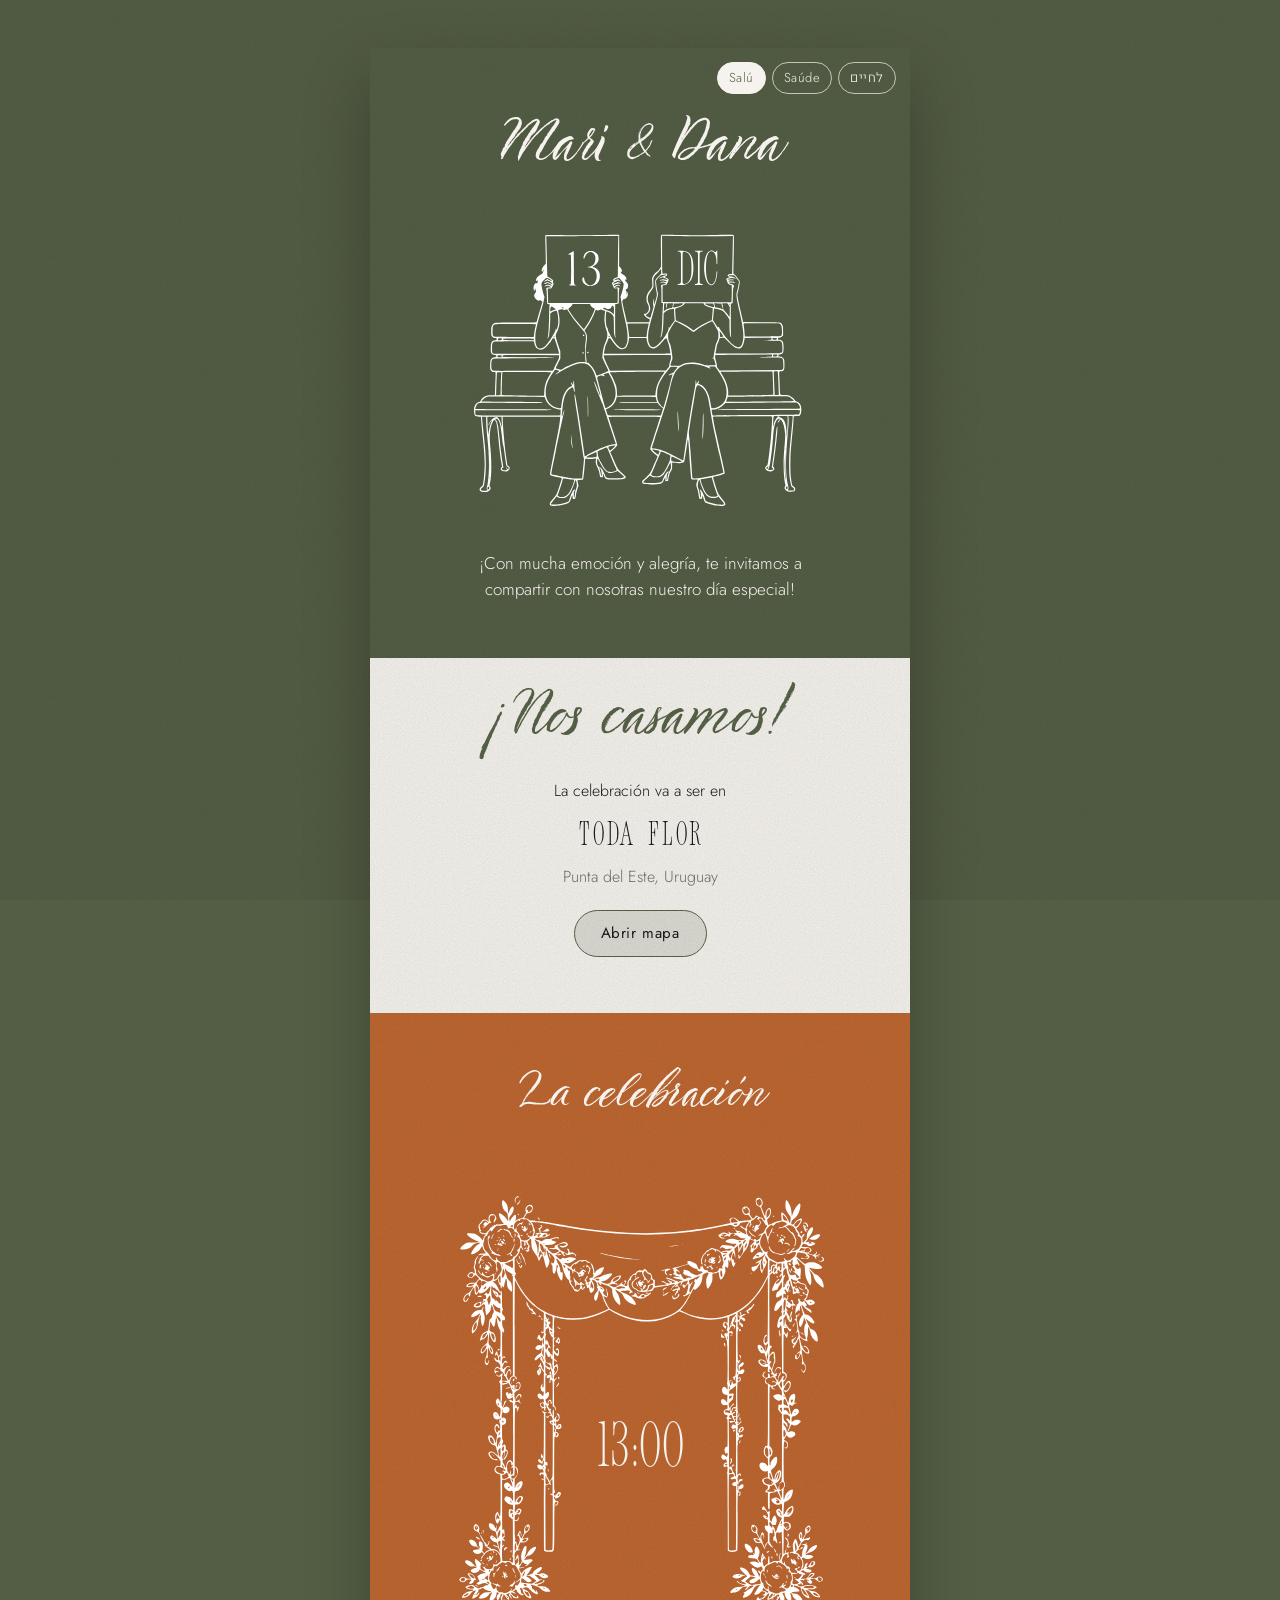
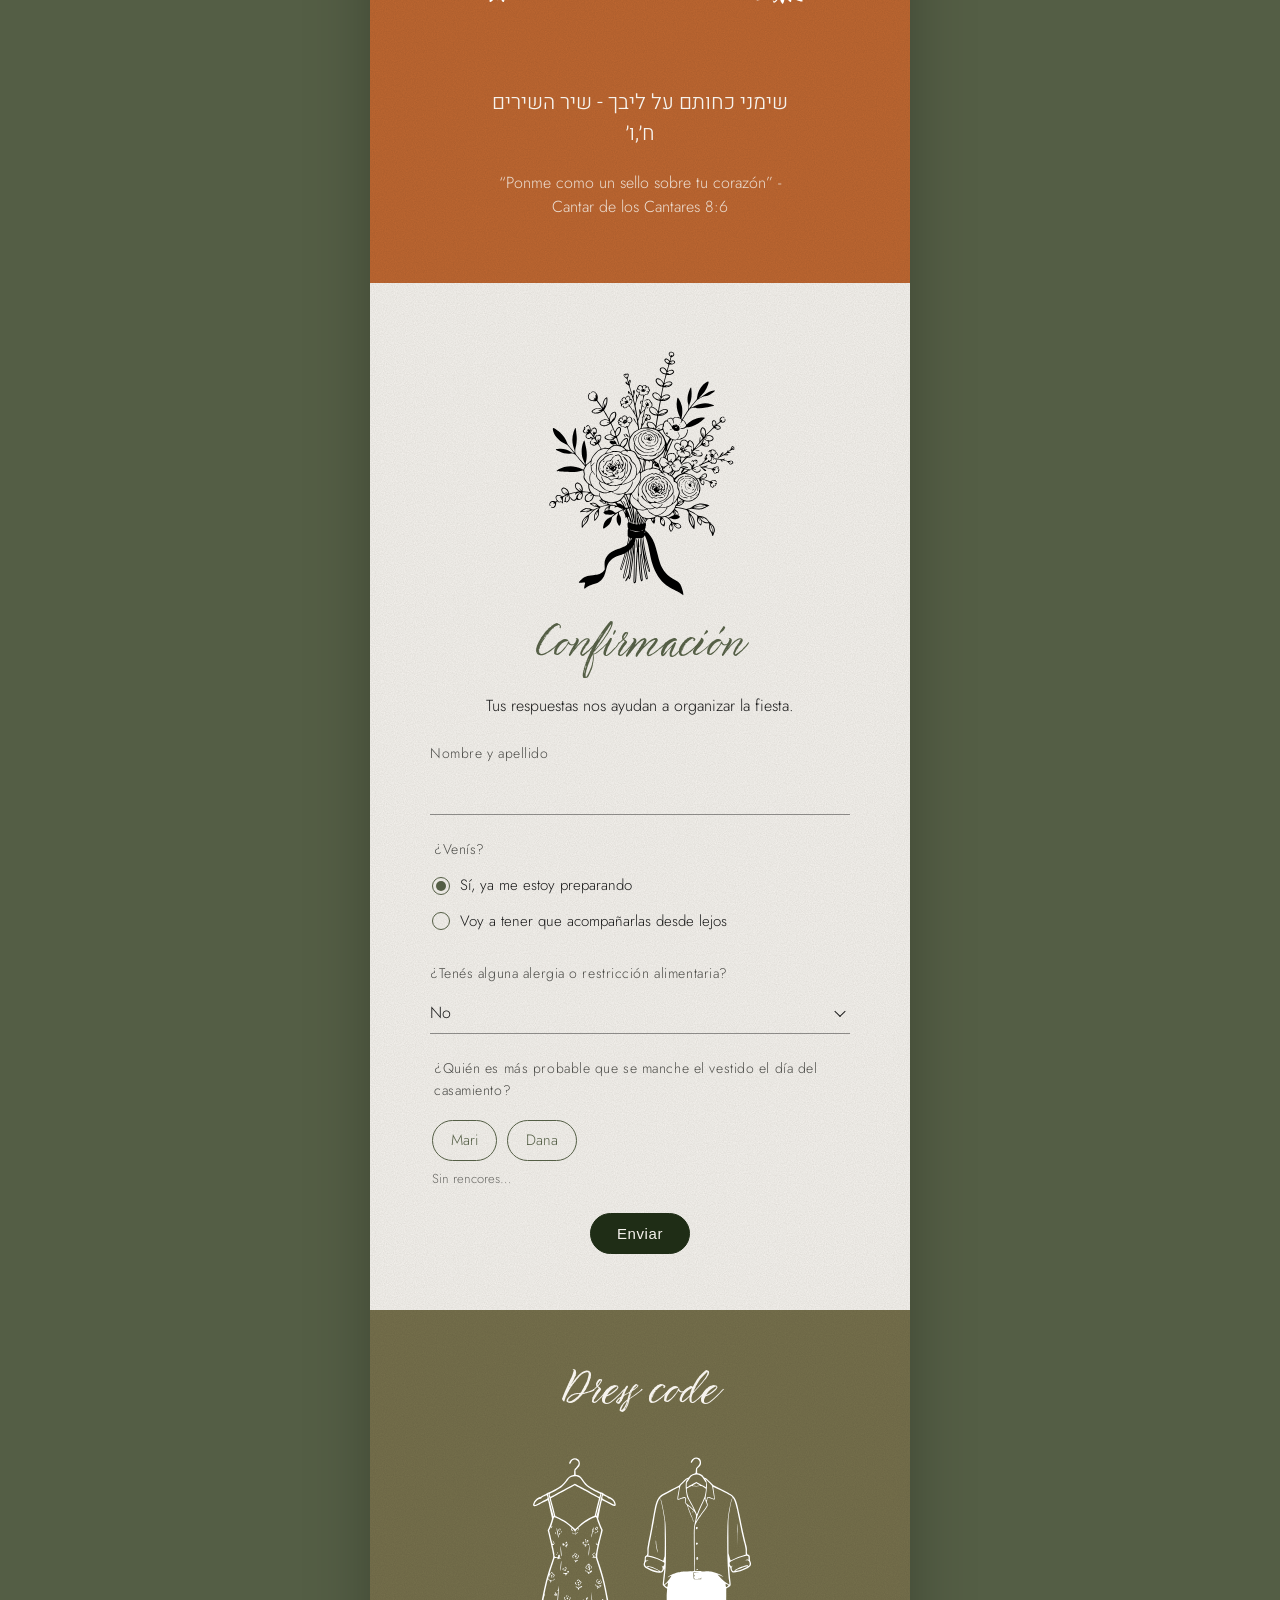
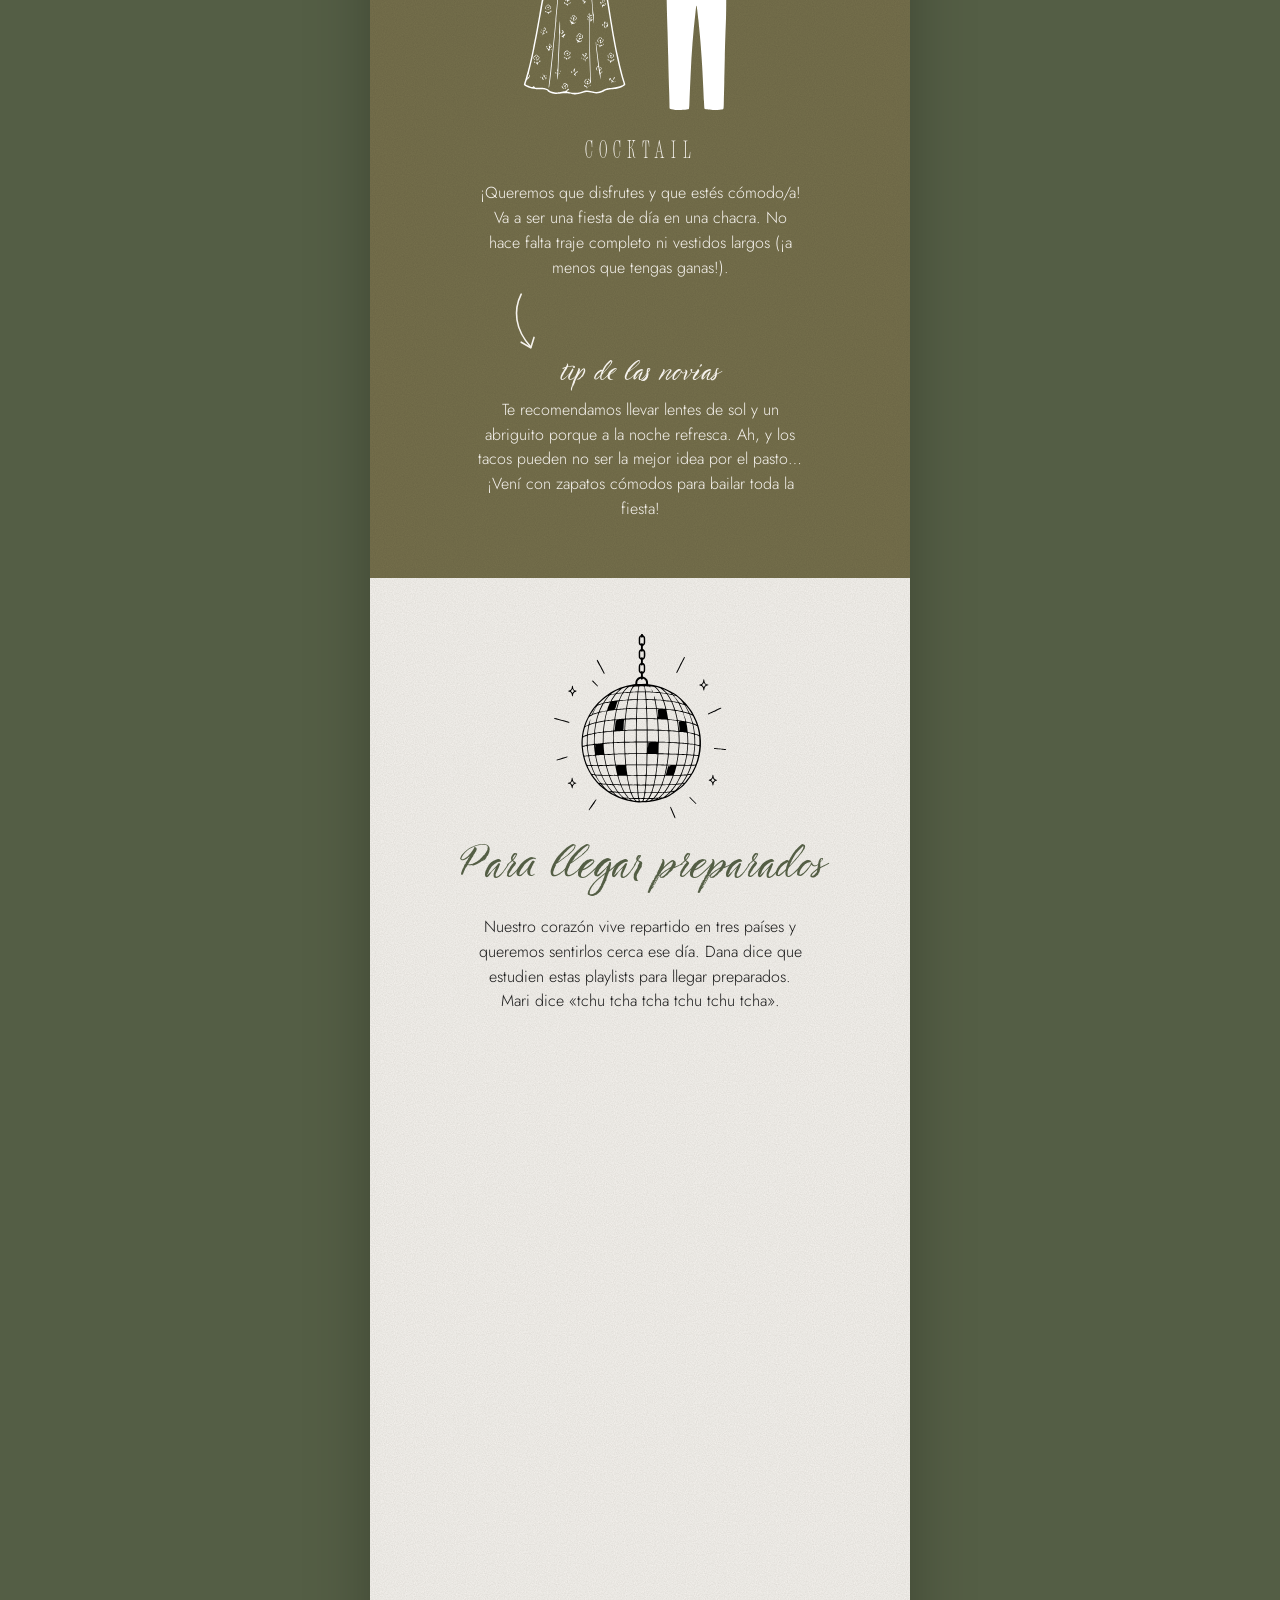
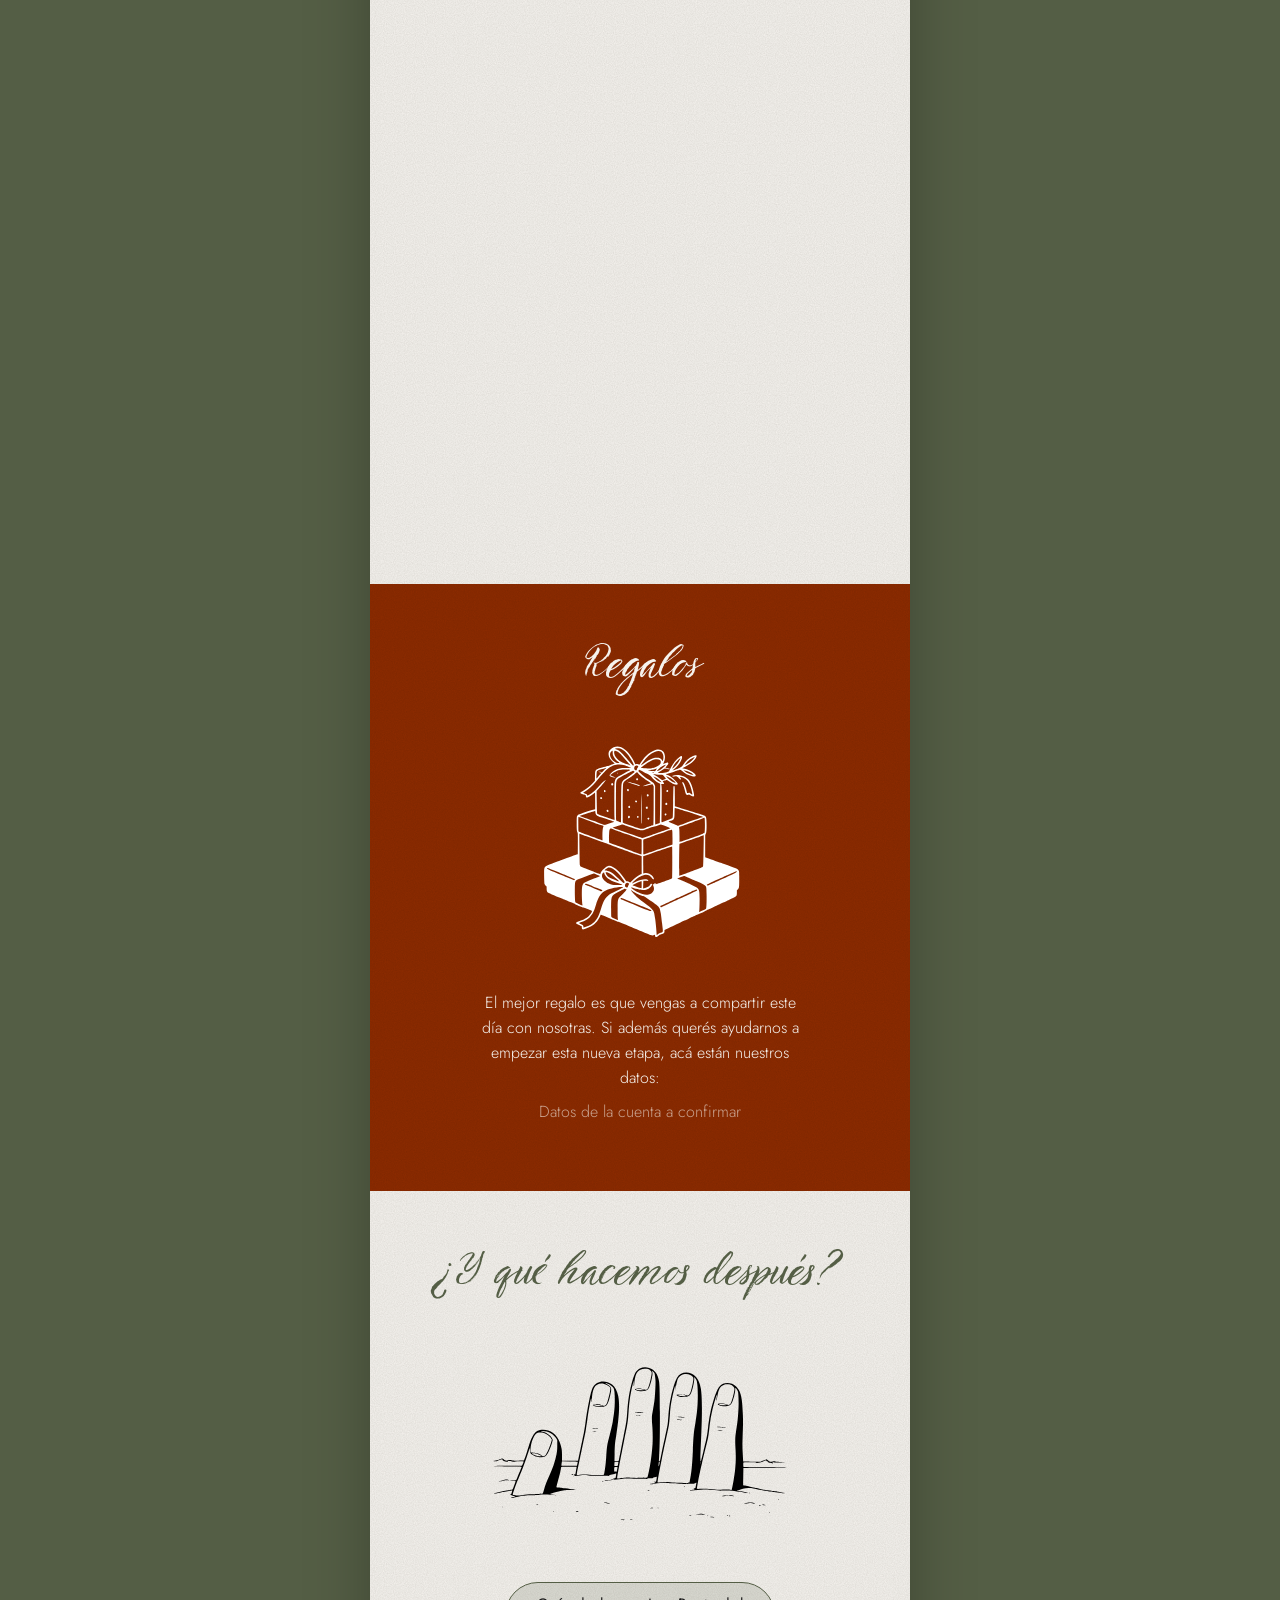
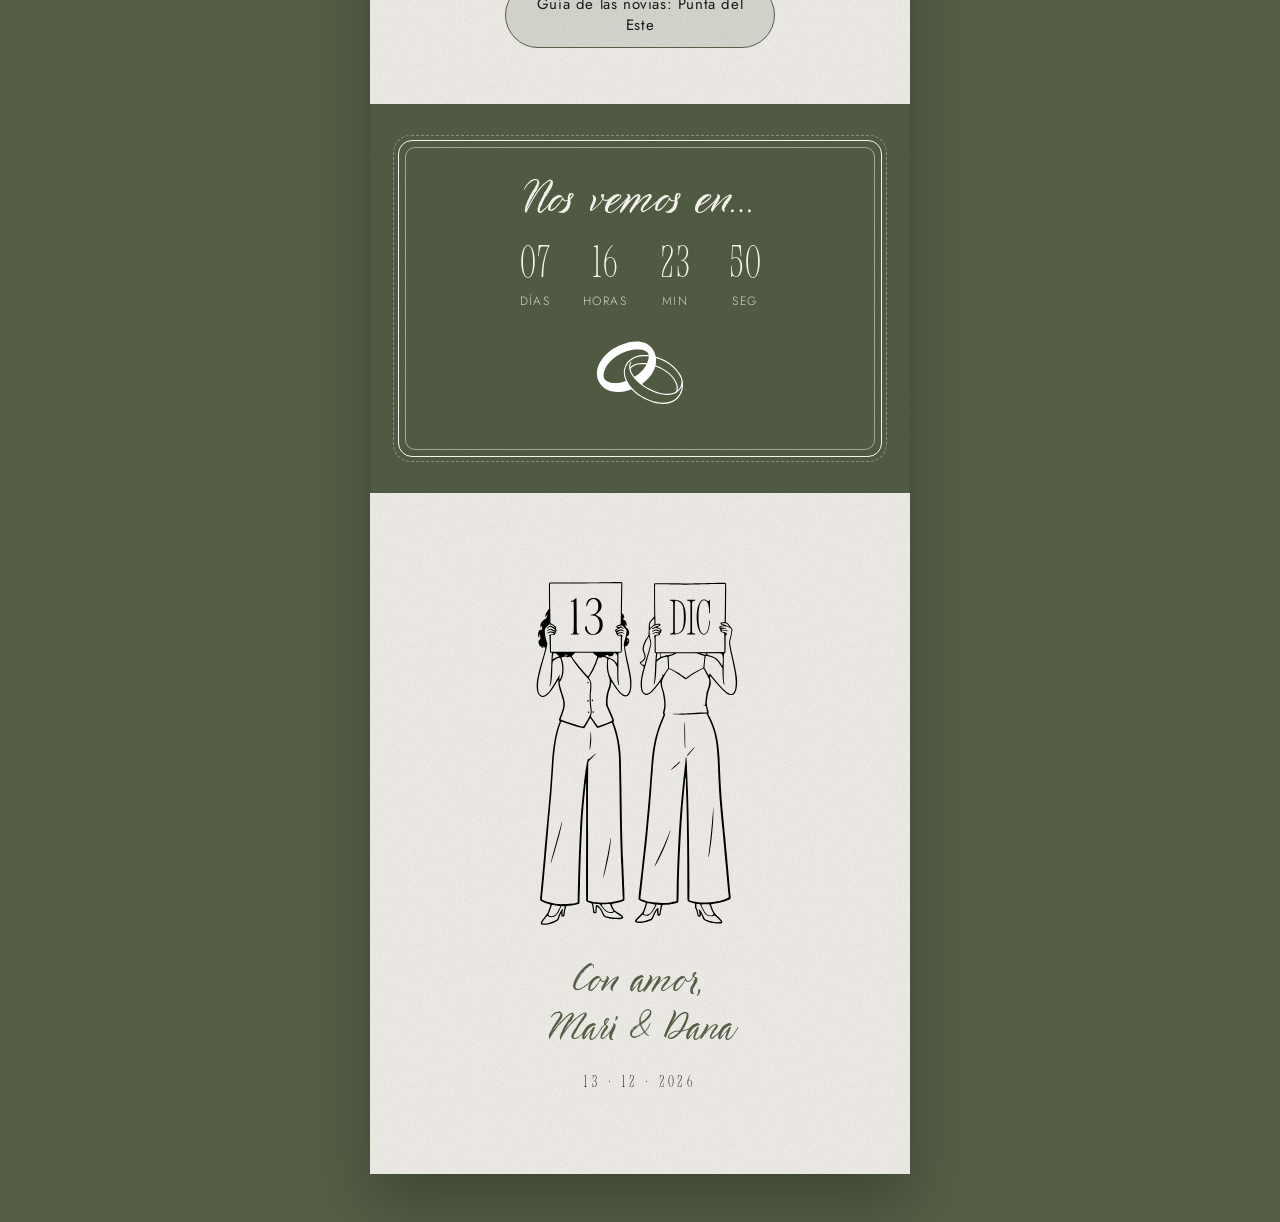
==== index.html @ e1f5cd53 "Invitación: botón 'Guía de las novias: Punta del Este' Co-Authored-By: Claude Fable 5.1 <noreply@ant" ====
<!doctype html>
<html lang="es">
<head>
<meta charset="utf-8">
<meta name="viewport" content="width=device-width, initial-scale=1">
<title>Mari & Dana · 13.12.26</title>
<meta name="description" content="Nos casamos. 13 de diciembre de 2026, Punta del Este, Uruguay.">
<meta property="og:type" content="website">
<meta property="og:site_name" content="Mari &amp; Dana">
<meta property="og:url" content="https://mari-and-dana.com/">
<meta property="og:title" content="Mari &amp; Dana · ¡Nos casamos!">
<meta property="og:description" content="13 de diciembre de 2026 · Toda Flor, Punta del Este, Uruguay. Confirmá tu asistencia y mirá todos los detalles.">
<meta property="og:image" content="https://mari-and-dana.com/img/og-invitacion.jpg">
<meta property="og:image:secure_url" content="https://mari-and-dana.com/img/og-invitacion.jpg">
<meta property="og:image:type" content="image/jpeg">
<meta property="og:image:width" content="1200">
<meta property="og:image:height" content="630">
<meta property="og:image:alt" content="Mari &amp; Dana · ¡Nos casamos!">
<meta property="og:locale" content="es_UY">
<meta name="twitter:card" content="summary_large_image">
<meta name="twitter:title" content="Mari &amp; Dana · ¡Nos casamos!">
<meta name="twitter:description" content="13 de diciembre de 2026 · Toda Flor, Punta del Este, Uruguay. Confirmá tu asistencia y mirá todos los detalles.">
<meta name="twitter:image" content="https://mari-and-dana.com/img/og-invitacion.jpg">
<link rel="preconnect" href="https://fonts.googleapis.com">
<link rel="preconnect" href="https://fonts.gstatic.com" crossorigin>
<link href="https://fonts.googleapis.com/css2?family=Italiana&family=Pinyon+Script&family=Jost:wght@300;400;500&family=Heebo:wght@300;400;500&family=Frank+Ruhl+Libre:wght@300;400&display=swap" rel="stylesheet">
<link rel="stylesheet" href="css/style.css?v=20261018c">
</head>
<body>

<main class="card">

  <!-- IDIOMAS -->
  <nav class="idiomas" aria-label="Idioma">
    <button type="button" data-lang="es" lang="es">Salú</button>
    <button type="button" data-lang="pt" lang="pt-BR">Saúde</button>
    <button type="button" data-lang="he" lang="he">לחיים</button>
  </nav>

  <!-- HERO -->
  <header class="hero section section--olive">
    <p class="names script">Mari <span class="amp">&amp;</span> Dana</p>
    <figure class="illo illo--hero">
      <img src="img/banco-13-dic-A.svg" data-src-es="img/banco-13-dic-A.svg" data-src-pt="img/banco-13-dez-A.svg" data-src-he="img/banco-13-dec-A.svg" alt="Mari y Dana sentadas en un banco con carteles 13 DIC">
    </figure>
    <p class="lead" data-i18n="lead">¡Con mucha emoción y alegría, te invitamos a compartir con nosotras nuestro día especial!</p>
  </header>

  <!-- NOS CASAMOS -->
  <section class="section section--tight">
    <h2 class="script script--xl" data-i18n="casamos">¡Nos casamos!</h2>
    <p class="body" data-i18n="lugar_intro">La celebración va a ser en</p>
    <p class="body strong lugar">Toda Flor</p>
    <p class="body muted" data-i18n="lugar_ciudad">Punta del Este, Uruguay</p>
    <a class="btn" href="https://www.google.com/maps/search/?api=1&query=Toda+Flor+Punta+del+Este" target="_blank" rel="noopener" data-i18n="btn_mapa">Abrir mapa</a>
  </section>

  <!-- LA CELEBRACIÓN -->
  <section class="section section--clay section--celebracion">
    <h2 class="script" data-i18n="celebracion">La celebración</h2>
    <div class="jupa">
      <img class="jupa__img" src="img/jupa.svg" alt="Jupá decorada con flores">
      <ol class="jupa__lista">
        <li><span class="hora display">13:00</span></li>
      </ol>
    </div>
    <blockquote class="verso">
      <p class="verso__he" lang="he" dir="rtl">שימני כחותם על ליבך - שיר השירים ח׳,ו׳</p>
      <p class="verso__tr" data-i18n="verso_tr">“Ponme como un sello sobre tu corazón” - Cantar de los Cantares 8:6</p>
    </blockquote>
  </section>

  <!-- CONFIRMACIÓN -->
  <section class="section section--form" id="confirmacion">
    <figure class="illo illo--ramo"><img src="img/ramo.svg" alt=""></figure>
    <h2 class="script" data-i18n="confirmacion">Confirmación</h2>
    <p class="body" data-i18n="conf_intro">Tus respuestas nos ayudan a organizar la fiesta.</p>

    <form class="form" id="rsvp" novalidate>
      <label class="field">
        <span data-i18n="f_nombre">Nombre y apellido</span>
        <input type="text" name="nombre" autocomplete="name" required>
      </label>

      <fieldset class="field">
        <legend data-i18n="f_venis">¿Venís?</legend>
        <label class="radio"><input type="radio" name="asiste" value="Sí, ya me estoy preparando" checked><span></span><em data-i18n="opt_si">Sí, ya me estoy preparando</em></label>
        <label class="radio"><input type="radio" name="asiste" value="Voy a tener que acompañarlas desde lejos"><span></span><em data-i18n="opt_lejos">Voy a tener que acompañarlas desde lejos</em></label>
      </fieldset>

      <label class="field">
        <span data-i18n="f_restriccion">¿Tenés alguna alergia o restricción alimentaria?</span>
        <span class="select">
          <select name="restriccion">
            <option value="No" data-i18n="r_no">No</option>
            <option value="Vegetariano" data-i18n="r_vegetariano">Vegetariano</option>
            <option value="Vegano" data-i18n="r_vegano">Vegano</option>
            <option value="Gluten free" data-i18n="r_gluten">Gluten free</option>
            <option value="Kosher" data-i18n="r_kosher">Kosher</option>
          </select>
        </span>
      </label>

      <fieldset class="field field--mancha">
        <legend data-i18n="f_mancha">¿Quién es más probable que se manche el vestido el día del casamiento?</legend>
        <div class="chips">
          <label class="chip"><input type="radio" name="mancha" value="Mari"><em>Mari</em></label>
          <label class="chip"><input type="radio" name="mancha" value="Dana"><em>Dana</em></label>
        </div>
        <small class="muted" data-i18n="m_vacio">Sin rencores…</small>
      </fieldset>

      <button class="btn btn--dark" type="submit" data-i18n="btn_enviar">Enviar</button>
      <p class="form__ok body" hidden data-i18n="form_ok">¡Gracias! Ya recibimos tu confirmación.</p>
      <p class="form__error body" hidden data-i18n="form_error">No pudimos enviar la respuesta. Probá de nuevo en un rato.</p>
    </form>

    <!-- Después de enviar: gracias + el gráfico de los votos -->
    <div class="gracias" id="gracias" hidden>
      <h3 class="script gracias__titulo" id="gracias-titulo">¡Mazal Tov!</h3>
      <p class="body gracias__saludo" id="gracias-saludo"></p>
      <p class="body gracias__texto" id="gracias-texto"></p>
      <div class="pie" id="pie-mancha" hidden>
        <svg class="pie__svg" viewBox="0 0 120 120" aria-hidden="true">
          <circle class="pie__bg" cx="60" cy="60" r="44"></circle>
          <circle class="pie__slice pie__slice--mari" cx="60" cy="60" r="44"></circle>
          <circle class="pie__slice pie__slice--dana" cx="60" cy="60" r="44"></circle>
        </svg>
        <div class="pie__legend">
          <p class="pie__row"><i class="pie__dot pie__dot--mari"></i>Mari <b data-pie="Mari">0%</b></p>
          <p class="pie__row"><i class="pie__dot pie__dot--dana"></i>Dana <b data-pie="Dana">0%</b></p>
        </div>
      </div>
      <p class="body muted gracias__pie" id="gracias-pie"></p>
    </div>
  </section>

  <!-- DRESS CODE -->
  <section class="section section--khaki">
    <h2 class="script" data-i18n="dresscode">Dress code</h2>
    <figure class="illo illo--dress">
      <img src="img/dress-code.svg" alt="Vestido midi estampado y camisa con pantalón">
    </figure>
    <p class="kicker display" data-i18n="cocktail">Cocktail</p>
    <p class="body" data-i18n="dress_texto">¡Queremos que disfrutes y que estés cómodo/a! Va a ser una fiesta de día en una chacra. No hace falta traje completo ni vestidos largos (¡a menos que tengas ganas!).</p>

    <aside class="tip">
      <svg class="tip__arrow" viewBox="0 0 50 80" fill="none" stroke="currentColor" stroke-width="2" stroke-linecap="round" stroke-linejoin="round" aria-hidden="true"><path d="M14 4 C4 24 6 48 26 70"/><path d="M14 64 L26 71 L30 58"/></svg>
      <p class="tip__label script" data-i18n="tip_label">tip de las novias</p>
      <p class="tip__text" data-i18n="tip_texto">Te recomendamos llevar lentes de sol y un abriguito porque a la noche refresca. Ah, y los tacos pueden no ser la mejor idea por el pasto… ¡Vení con zapatos cómodos para bailar toda la fiesta!</p>
    </aside>
  </section>

  <!-- PARA LLEGAR PREPARADOS -->
  <section class="section section--previa">
    <figure class="illo illo--disco"><img src="img/bola-disco.svg" alt="Bola de espejos"></figure>
    <h2 class="script" data-i18n="previa">Para llegar preparados</h2>
    <p class="body" data-i18n="previa_texto">Nuestro corazón vive repartido en tres países y queremos sentirlos cerca ese día. Dana dice que estudien estas playlists para llegar preparados. Mari dice «tchu tcha tcha tchu tchu tcha».</p>

    <div class="playlists">
      <div class="playlist">
        <iframe
          src="https://open.spotify.com/embed/playlist/1t7JZ2OzA3lcels4qk3qgo?utm_source=generator&theme=0"
          width="100%" height="352" frameborder="0" allowfullscreen=""
          allow="autoplay; clipboard-write; encrypted-media; fullscreen; picture-in-picture" loading="lazy"
          title="Playlist de Mari y Dana"></iframe>
      </div>
      <div class="playlist">
        <iframe
          src="https://open.spotify.com/embed/playlist/3jK7gjMEKs8JQBIpfG9vEq?utm_source=generator&theme=0"
          width="100%" height="352" frameborder="0" allowfullscreen=""
          allow="autoplay; clipboard-write; encrypted-media; fullscreen; picture-in-picture" loading="lazy"
          title="Playlist de Mari y Dana"></iframe>
      </div>
      <div class="playlist">
        <iframe
          src="https://open.spotify.com/embed/playlist/23b3dKSQx3tUEXEGhmHPzU?utm_source=generator&theme=0"
          width="100%" height="352" frameborder="0" allowfullscreen=""
          allow="autoplay; clipboard-write; encrypted-media; fullscreen; picture-in-picture" loading="lazy"
          title="Playlist de Mari y Dana"></iframe>
      </div>
    </div>
  </section>

  <!-- REGALOS -->
  <section class="section section--deep">
    <h2 class="script" data-i18n="regalos">Regalos</h2>
    <figure class="illo illo--regalos">
      <img src="img/regalos.svg" alt="Regalos apilados">
    </figure>
    <p class="body" data-i18n="regalos_texto">El mejor regalo es que vengas a compartir este día con nosotras. Si además querés ayudarnos a empezar esta nueva etapa, acá están nuestros datos:</p>
    <p class="body muted" data-i18n="regalos_pendiente">Datos de la cuenta a confirmar</p>
  </section>

  <!-- Y DESPUÉS -->
  <section class="section section--despues">
    <h2 class="script" data-i18n="despues">¿Y qué hacemos después?</h2>
    <figure class="illo illo--mano"><img src="img/la-mano.svg" alt="La Mano de Punta del Este"></figure>
    <a class="btn" href="travelguide/" data-keep-lang="travelguide/" data-i18n="guia_link">Guía de las novias: Punta del Este</a>
  </section>

  <!-- CUENTA REGRESIVA -->
  <section class="section section--olive section--count">
    <div class="marco">
      <h2 class="script" data-i18n="nos_vemos">Nos vemos en…</h2>
      <div class="countdown" data-target="2026-12-13T12:30:00-03:00">
        <div><span class="display" data-unit="d">00</span><small data-i18n="dias">días</small></div>
        <div><span class="display" data-unit="h">00</span><small data-i18n="horas">horas</small></div>
        <div><span class="display" data-unit="m">00</span><small data-i18n="min">min</small></div>
        <div><span class="display" data-unit="s">00</span><small data-i18n="seg">seg</small></div>
      </div>
      <figure class="illo illo--anillos"><img src="img/anillos.svg" alt=""></figure>
    </div>
  </section>

  <!-- CIERRE -->
  <footer class="section footer">
    <figure class="illo illo--footer">
      <img src="img/carteles-13-dic-A.svg" data-src-es="img/carteles-13-dic-A.svg" data-src-pt="img/carteles-13-dez-A.svg" data-src-he="img/carteles-13-dec-A.svg" alt="Mari y Dana con carteles 13 DIC">
    </figure>
    <p class="script firma" data-i18n="firma" data-i18n-html>Con amor,<br>Mari &amp; Dana</p>
    <p class="display small-date">13 · 12 · 2026</p>
  </footer>

</main>

<script src="js/i18n.js?v=20261018d"></script>
<script src="js/main.js?v=20261018c"></script>
</body>
</html>
---- css/style.css ----
/* ==========================================================
   Mari & Dana · invitación web
   Mobile first. Una columna tipo tarjeta sobre papel canson.
   ========================================================== */

/* --- Tipografías reales (cargar los archivos en /fonts) --- */
@font-face {
  font-family: "New Icon";
  src: url("../fonts/NewIcon-SerifCondensed.otf") format("opentype");
  font-display: swap;
}
@font-face {
  font-family: "New Icon Serif";
  src: url("../fonts/NewIcon-Serif.otf") format("opentype");
  font-display: swap;
}
@font-face {
  font-family: "TT Berlinerins Script";
  src: url("../fonts/TTBerlinerinsScript.otf") format("opentype");
  font-display: swap;
}

:root {
  --paper: #F6F3EE;
  --paper-2: #EFEAE2;
  --ink: #1A1A1A;
  --ink-soft: #4A4A46;

  --c-deep: #8D2B00;
  --c-terracotta: #B55119;
  --c-clay: #BE6731;
  --c-khaki: #76704C;
  --c-olive: #545E45;
  --c-forest: #1F2D16;
  --frame: #C06C50;

  --display: "New Icon", Italiana, "Times New Roman", serif;
  --script: "TT Berlinerins Script", "Pinyon Script", cursive;
  --body: Jost, "Helvetica Neue", Arial, sans-serif;

  --card-w: 540px;
  --pad: 28px;
}

*, *::before, *::after { box-sizing: border-box; }
html { -webkit-text-size-adjust: 100%; }
body {
  margin: 0;
  font-family: var(--body);
  font-weight: 300;
  color: var(--ink);
  background: var(--c-olive);
  line-height: 1.55;
  -webkit-font-smoothing: antialiased;
}

/* --- Textura papel canson (ruido SVG, sin imágenes externas) --- */
.paper, .card, body::before {
  --grain: url("data:image/svg+xml;utf8,<svg xmlns='http://www.w3.org/2000/svg' width='220' height='220'><filter id='n'><feTurbulence type='fractalNoise' baseFrequency='0.9' numOctaves='3' stitchTiles='stitch'/><feColorMatrix values='0 0 0 0 0  0 0 0 0 0  0 0 0 0 0  0 0 0 0.10 0'/></filter><rect width='100%' height='100%' filter='url(%23n)'/></svg>");
}
body::before {
  content: "";
  position: fixed; inset: 0;
  background-image: var(--grain);
  opacity: .9;
  pointer-events: none;
  z-index: 0;
}

/* --- Tarjeta --- */
.card {
  position: relative;
  z-index: 1;
  width: 100%;
  max-width: var(--card-w);
  margin: 0 auto;
  background-color: var(--paper);
  background-image: var(--grain);
  box-shadow: 0 30px 60px rgba(0,0,0,.25);
}
@media (min-width: 600px) {
  .card { margin: 48px auto; }
}

/* --- Selector de idioma --- */
.idiomas {
  position: absolute; top: 14px; right: 14px; z-index: 2;
  display: flex; gap: 6px; direction: ltr;
}
[dir="rtl"] .idiomas { right: auto; left: 14px; }
.idiomas button {
  font: inherit; font-size: 13px; letter-spacing: .04em;
  padding: 5px 11px; border-radius: 999px;
  border: 1px solid rgba(246,243,238,.7);
  background: transparent; color: var(--paper);
  cursor: pointer;
}
.idiomas button.is-active { background: var(--paper); color: var(--c-olive); border-color: var(--paper); }
.idiomas button[lang="he"] { font-family: Heebo, var(--body); }
.hero { padding-top: 64px; }

/* --- Hebreo: fuentes con glifos hebreos y lectura de derecha a izquierda --- */
[data-lang="he"] body, [data-lang="he"] .body, [data-lang="he"] .lead, [data-lang="he"] .tip__text,
[data-lang="he"] .field > span:first-child, [data-lang="he"] .field legend, [data-lang="he"] .radio,
[data-lang="he"] .field select, [data-lang="he"] .btn, [data-lang="he"] .countdown small, [data-lang="he"] .muted {
  font-family: Heebo, var(--body);
}
[data-lang="he"] h2.script, [data-lang="he"] .tip__label, [data-lang="he"] .firma {
  font-family: "Frank Ruhl Libre", serif; font-weight: 300; letter-spacing: .02em;
}
[data-lang="he"] h2.script { font-size: clamp(34px, 9vw, 46px); }
[data-lang="he"] h2.script--xl { font-size: clamp(44px, 12vw, 64px); }
[data-lang="he"] .tip__label { font-size: clamp(22px, 6vw, 28px); }
[data-lang="he"] .firma { font-size: clamp(30px, 8vw, 40px); }
[data-lang="he"] .kicker { font-family: "Frank Ruhl Libre", serif; letter-spacing: .12em; }
[data-lang="he"] .lugar, [data-lang="he"] .display { font-family: var(--display); }
[dir="rtl"] .tip__arrow { margin-left: auto; margin-right: 10%; transform: scaleX(-1); }
[dir="rtl"] .select::after { right: auto; left: 6px; }
[dir="rtl"] .select select { padding-right: 0; padding-left: 28px; }

/* --- Secciones --- */
.section {
  padding: 56px var(--pad);
  text-align: center;
}
.section--tight { padding-top: 24px; }
/* Secciones de color: comparten texto en papel e ilustraciones invertidas */
.section--khaki, .section--olive, .section--terracotta, .section--clay, .section--deep {
  background-image: var(--grain);
  color: var(--paper);
}
.section--khaki { background-color: var(--c-khaki); }
.section--olive { background-color: var(--c-olive); }
.section--terracotta { background-color: var(--c-terracotta); }
.section--clay { background-color: var(--c-clay); }
.section--deep { background-color: var(--c-deep); }
.section--khaki .script, .section--olive .script, .section--terracotta .script, .section--clay .script, .section--deep .script,
.section--khaki .lead, .section--olive .lead, .section--terracotta .lead, .section--clay .lead, .section--deep .lead { color: var(--paper); }
.section--khaki .muted, .section--olive .muted, .section--terracotta .muted, .section--clay .muted, .section--deep .muted { color: rgba(246,243,238,.75); }
.section--khaki .illo img, .section--olive .illo img, .section--terracotta .illo img, .section--clay .illo img, .section--deep .illo img { filter: invert(1) brightness(1.02); }

/* --- Tipografía --- */
.script {
  font-family: var(--script);
  font-weight: 400;
  color: var(--c-olive);
  line-height: 1.1;
  margin: 0 0 18px;
}
h2.script { font-size: clamp(38px, 10vw, 52px); }
h2.script--xl { font-size: clamp(50px, 14vw, 72px); }
.names {
  font-size: clamp(48px, 13vw, 68px);
  margin: 8px 0 12px;
}
.names .amp { font-size: .8em; }
.display {
  font-family: var(--display);
  font-weight: 400;
  letter-spacing: .06em;
}
.date {
  font-size: clamp(30px, 8vw, 40px);
  margin: 14px 0 20px;
  display: inline-flex; align-items: center; gap: 14px;
}
.date .sep { display: inline-block; width: 1px; height: 1.1em; background: var(--ink); }
.lead {
  font-size: 17px;
  max-width: 34ch;
  margin: 0 auto;
  color: var(--ink-soft);
}
.body { font-size: 16px; max-width: 36ch; margin: 0 auto 10px; }
.body.strong { font-weight: 500; }
.lugar { font-family: var(--display); font-size: 30px; letter-spacing: .12em; text-indent: .12em; text-transform: uppercase; font-weight: 400; margin: 2px auto 4px; }
.section--tight .body { text-align: center; margin-left: auto; margin-right: auto; }
.display { text-indent: .06em; }
.muted { color: var(--ink-soft); opacity: .8; }
.small { font-size: 13px; }
.kicker {
  font-size: 22px;
  letter-spacing: .28em;
  text-transform: uppercase;
  margin: 8px 0 12px;
}
.firma { font-size: clamp(34px, 9vw, 44px); margin: 6px 0 4px; }
.small-date { font-size: 15px; letter-spacing: .3em; }

/* --- Ilustraciones --- */
.illo { margin: 0 auto; }
.illo img { display: block; width: 100%; height: auto; }
.illo--hero { width: min(94%, 440px); margin: 6px auto 22px; }
.illo--jupa { width: min(80%, 340px); margin: 8px auto 20px; }
.illo--dress { width: min(86%, 380px); margin: 0 auto 10px; }
.illo--regalos { width: min(60%, 260px); margin: 0 auto 16px; }
.illo--anillos { width: 110px; margin: 10px auto 0; }
.illo--ramo { width: min(52%, 220px); margin: 0 auto 8px; }
.illo--footer { width: min(70%, 320px); margin: 0 auto 14px; }

/* --- Flecha con título a un costado --- */
.label-row {
  display: flex; align-items: flex-start; justify-content: center; gap: 12px;
}
.label-row h2 { margin-bottom: 4px; }
.arrow { width: 44px; color: currentColor; margin-top: 18px; }
.arrow--flip { transform: scaleX(-1); order: -1; }
.label-row--right .arrow { transform: none; }

/* --- Botones --- */
.btn {
  display: inline-block;
  margin-top: 14px;
  padding: 11px 26px;
  border-radius: 999px;
  border: 1.5px solid var(--c-olive);
  background: rgba(84,94,69,.16);
  color: var(--ink);
  text-decoration: none;
  font-weight: 400;
  font-size: 15px;
  letter-spacing: .04em;
  transition: background .2s ease;
}
.btn:hover { background: rgba(84,94,69,.3); }
.btn--dark { background: var(--c-forest); border-color: var(--c-forest); color: var(--paper); }
.btn--dark:hover { background: #142010; }
.section--tight .btn { margin-top: 10px; }

/* --- La celebración: jupá con los horarios adentro --- */
.section--celebracion { padding-bottom: 48px; }
.jupa { position: relative; width: min(100%, 420px); margin: 0 auto; }
.jupa__img { display: block; width: 100%; height: auto; filter: invert(1) brightness(1.02); }
.jupa__lista {
  position: absolute;
  left: 24%; right: 24%;
  top: 34%; bottom: 16%;
  margin: 0; padding: 0;
  list-style: none;
  display: flex; flex-direction: column; justify-content: space-evenly;
}
.jupa__lista li { display: flex; flex-direction: column; align-items: center; line-height: 1; }
.jupa__lista .hora {
  font-size: clamp(30px, 8.6vw, 44px);
  color: var(--paper);
  letter-spacing: .02em;
}
.jupa__lista .hora { font-size: clamp(38px, 11vw, 56px); }

/* versículo debajo de la jupá: hebreo siempre, traducción según idioma */
.verso { max-width: 34ch; margin: 22px auto 0; padding: 0; text-align: center; }
.verso__he {
  font-family: Heebo, var(--body);
  font-size: clamp(17px, 4.6vw, 21px);
  line-height: 1.5;
  color: var(--paper);
}
.verso__tr {
  margin-top: 8px;
  font-size: clamp(13px, 3.6vw, 16px);
  line-height: 1.5;
  color: rgba(246,243,238,.85);
}
.verso__tr:empty { display: none; }

/* --- Tip de las novias (reutilizable) --- */
.tip {
  max-width: 36ch;
  margin: 4px auto 0;
  text-align: center;
}
.tip__arrow {
  display: block;
  width: 40px;
  margin: 2px 0 2px 10%;     /* a la izquierda, bajando desde el texto hacia el tip */
}
.tip__label {
  font-size: clamp(26px, 7vw, 32px);
  margin: 0 0 6px;
  text-align: center;
  color: inherit;
}
.tip__text { margin: 0 auto; font-size: 16px; line-height: 1.55; text-align: center; }
.tip__label { color: var(--c-olive); }
.section--khaki .tip__label, .section--olive .tip__label, .section--terracotta .tip__label, .section--clay .tip__label, .section--deep .tip__label { color: var(--paper); }

/* --- La previa: playlists --- */
.illo--disco { width: min(46%, 200px); margin: 0 auto 6px; }
.playlists { max-width: 420px; margin: 26px auto 0; display: grid; gap: 16px; }
.playlist iframe { display: block; border-radius: 12px; }
.playlist--pronto {
  padding: 22px 16px;
  border: 1.5px dashed rgba(26,26,26,.35);
  border-radius: 12px;
}
.playlist__nombre { font-size: 24px; letter-spacing: .14em; text-transform: uppercase; margin: 0 0 4px; }
.playlist--pronto .small { margin: 0; }

/* --- ¿Y qué hacemos después? --- */
.illo--mano { width: min(70%, 320px); margin: 0 auto 6px; }
.section--despues .btn { max-width: 30ch; line-height: 1.4; }

/* --- Paleta --- */
.paleta {
  list-style: none; margin: 14px auto 0; padding: 0;
  display: flex; justify-content: center; gap: 10px;
}
.paleta li {
  width: 26px; height: 26px; border-radius: 50%;
  background: var(--c);
  box-shadow: inset 0 0 0 1px rgba(0,0,0,.12);
}

/* --- Cuenta regresiva con marco ondulado --- */
.section--count { padding-top: 36px; padding-bottom: 36px; }
.marco {
  position: relative;
  padding: 34px 18px 26px;
  border: 1.5px solid var(--ink);
  border-radius: 14px;
}
.marco::before, .marco::after {
  content: "";
  position: absolute; inset: 6px;
  border: 1px solid var(--ink);
  border-radius: 10px;
  opacity: .5;
  pointer-events: none;
}
.marco::after { inset: -6px; border-radius: 18px; opacity: .35; border-style: dashed; }
.marco h2 { margin-bottom: 14px; }
.countdown {
  display: flex; justify-content: center; gap: 18px;
}
.countdown > div { display: flex; flex-direction: column; align-items: center; min-width: 52px; }
.countdown .display { font-size: clamp(30px, 8vw, 40px); line-height: 1; }
.countdown small { font-size: 12px; letter-spacing: .12em; text-transform: uppercase; margin-top: 6px; color: var(--ink-soft); }
.section--olive .marco, .section--olive .marco::before, .section--olive .marco::after { border-color: var(--paper); }
.section--olive .countdown small { color: rgba(246,243,238,.8); }

/* --- Formulario (sobre papel) --- */
.section--form { text-align: left; }
.section--form h2, .section--form > .body { text-align: center; }
.form { max-width: 420px; margin: 24px auto 0; }
.field { display: block; margin-bottom: 24px; border: 0; padding: 0; }
.opcional { font-style: normal; opacity: .6; font-size: 12px; }
.field > span:first-child, .field legend {
  display: block; font-size: 14px; letter-spacing: .04em; margin-bottom: 8px;
  color: var(--ink-soft);
}
.field input[type="text"], .field select {
  width: 100%;
  background: transparent;
  border: 0; border-bottom: 1px solid rgba(26,26,26,.45);
  color: var(--ink);
  font: inherit; font-size: 16px;
  padding: 8px 0;
  outline: none;
  border-radius: 0;
}
.field input[type="text"]::placeholder { color: rgba(26,26,26,.35); }
.field input[type="text"]:focus, .field select:focus { border-bottom-color: var(--c-olive); }
.select { position: relative; display: block; }
.select select { appearance: none; -webkit-appearance: none; padding-right: 28px; cursor: pointer; }
.select::after {
  content: ""; position: absolute; right: 6px; top: 50%;
  width: 8px; height: 8px; border-right: 1.5px solid var(--ink); border-bottom: 1.5px solid var(--ink);
  transform: translateY(-70%) rotate(45deg); pointer-events: none;
}
.radio {
  display: flex; align-items: center; gap: 10px;
  font-size: 15px; padding: 6px 0; cursor: pointer;
}
.radio input { position: absolute; opacity: 0; width: 0; height: 0; }
.radio em { font-style: normal; }
.radio span {
  width: 18px; height: 18px; border-radius: 50%;
  border: 1.5px solid var(--c-olive);
  position: relative; flex: 0 0 auto;
}
.radio input:checked + span::after {
  content: ""; position: absolute; inset: 3px; border-radius: 50%;
  background: var(--c-olive);
}
.form .btn { display: block; margin: 8px auto 0; }
.form__ok, .form__error { text-align: center; margin-top: 16px; }
.form__error { color: var(--c-deep); }
.field.is-invalid input { border-bottom-color: var(--c-deep); }
.form.is-sending .btn { opacity: .85; pointer-events: none; }
.form.is-sending .btn--dark { color: transparent; position: relative; }
.form.is-sending .btn--dark::after {
  content: ""; position: absolute; left: 50%; top: 50%; width: 18px; height: 18px; margin: -9px 0 0 -9px;
  border-radius: 50%; border: 2px solid rgba(246,243,238,.35); border-top-color: var(--paper);
  animation: girar .8s linear infinite;
}
@keyframes girar { to { transform: rotate(360deg); } }

/* --- Gracias (reemplaza al formulario después de enviar) --- */
.gracias { max-width: 420px; margin: 24px auto 0; text-align: center; }
.gracias[hidden] { display: none; }
.gracias__titulo { font-size: clamp(30px, 8vw, 40px); margin-bottom: 12px; }
.gracias__texto { max-width: 36ch; margin: 0 auto; }
.gracias .pie { justify-content: center; margin-top: 22px; }
.gracias__pie { margin-top: 10px; font-size: 13px; }
[data-lang="he"] .gracias__titulo { font-family: "Frank Ruhl Libre", serif; }

/* --- Footer --- */
.footer { padding-bottom: 64px; }

/* --- Reduce motion --- */
@media (prefers-reduced-motion: reduce) {
  * { transition: none !important; }
}

/* --- ¿Quién se mancha? chips + pie chart de los votos --- */
.chips { display: flex; gap: 10px; margin-top: 10px; }
.chip { position: relative; cursor: pointer; }
.chip input { position: absolute; opacity: 0; width: 0; height: 0; }
.chip em {
  display: inline-block; font-style: normal; font-size: 15px;
  padding: 8px 18px; border-radius: 999px;
  border: 1.5px solid var(--c-olive); color: var(--c-olive);
  transition: background .2s, color .2s;
}
.chip input:checked + em { background: var(--c-olive); color: var(--paper); }
.chip input:focus-visible + em { outline: 2px solid var(--c-clay); outline-offset: 2px; }
.field--mancha small.muted { display: block; margin-top: 8px; font-size: 13px; }
.pie { display: flex; align-items: center; gap: 18px; margin-top: 16px; }
.pie[hidden] { display: none; }
.pie__svg { width: 104px; height: 104px; flex: 0 0 auto; transform: rotate(-90deg); }
.pie__bg { fill: none; stroke: var(--paper-2); stroke-width: 24; }
.pie__slice { fill: none; stroke-width: 24; stroke-dasharray: 0 276.46; transition: stroke-dasharray .6s ease, stroke-dashoffset .6s ease; }
.pie__slice--mari { stroke: var(--c-clay); }
.pie__slice--dana { stroke: var(--c-olive); }
.pie__legend { font-size: 14px; color: var(--ink-soft); }
.pie__row { margin: 2px 0; display: flex; align-items: center; gap: 8px; color: var(--ink); min-width: 120px; }
.pie__row b { font-weight: 500; margin-left: auto; padding-left: 10px; }
.pie__dot { width: 10px; height: 10px; border-radius: 50%; display: inline-block; }
.pie__dot--mari { background: var(--c-clay); }
.pie__dot--dana { background: var(--c-olive); }
[dir="rtl"] .pie__row b { margin-left: 0; margin-right: auto; padding-left: 0; padding-right: 10px; }
[data-lang="he"] .chip em, [data-lang="he"] .pie__legend { font-family: Heebo, var(--body); }

.gracias__saludo { margin: 0 0 10px; }
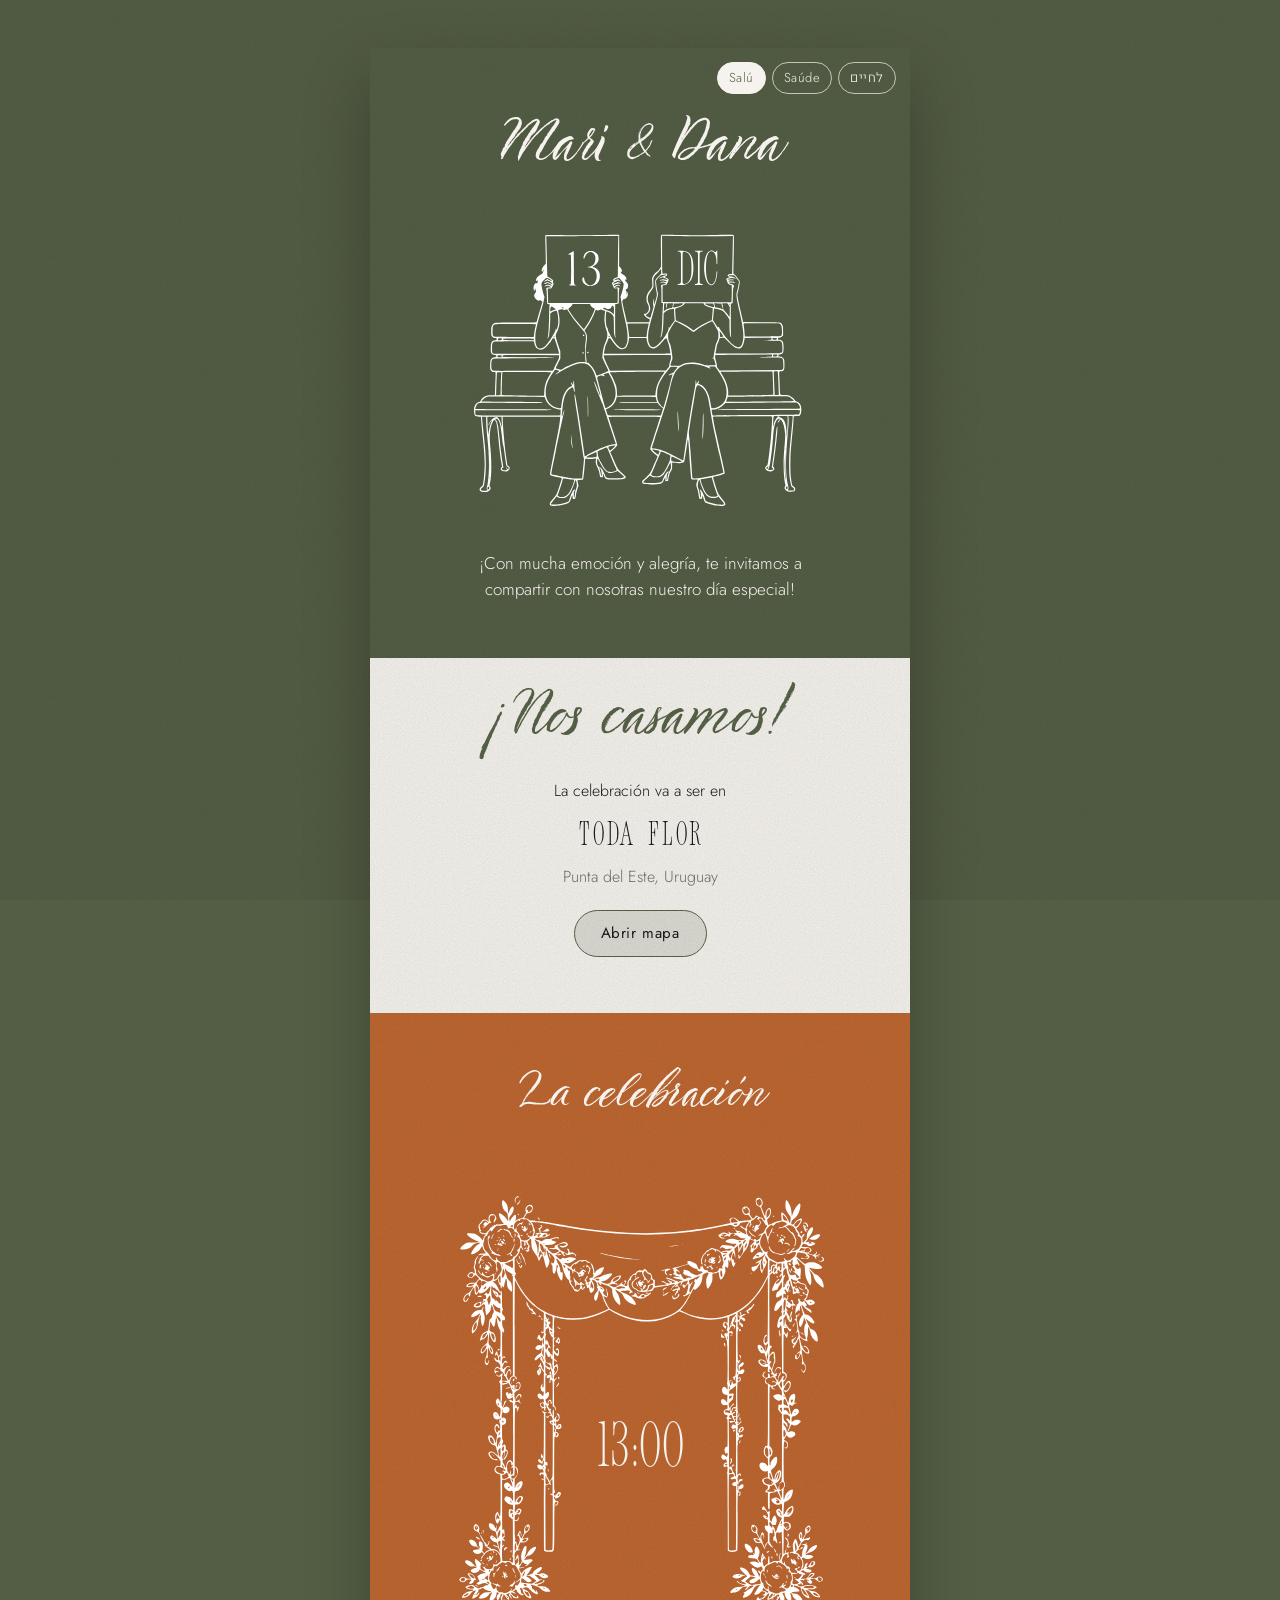
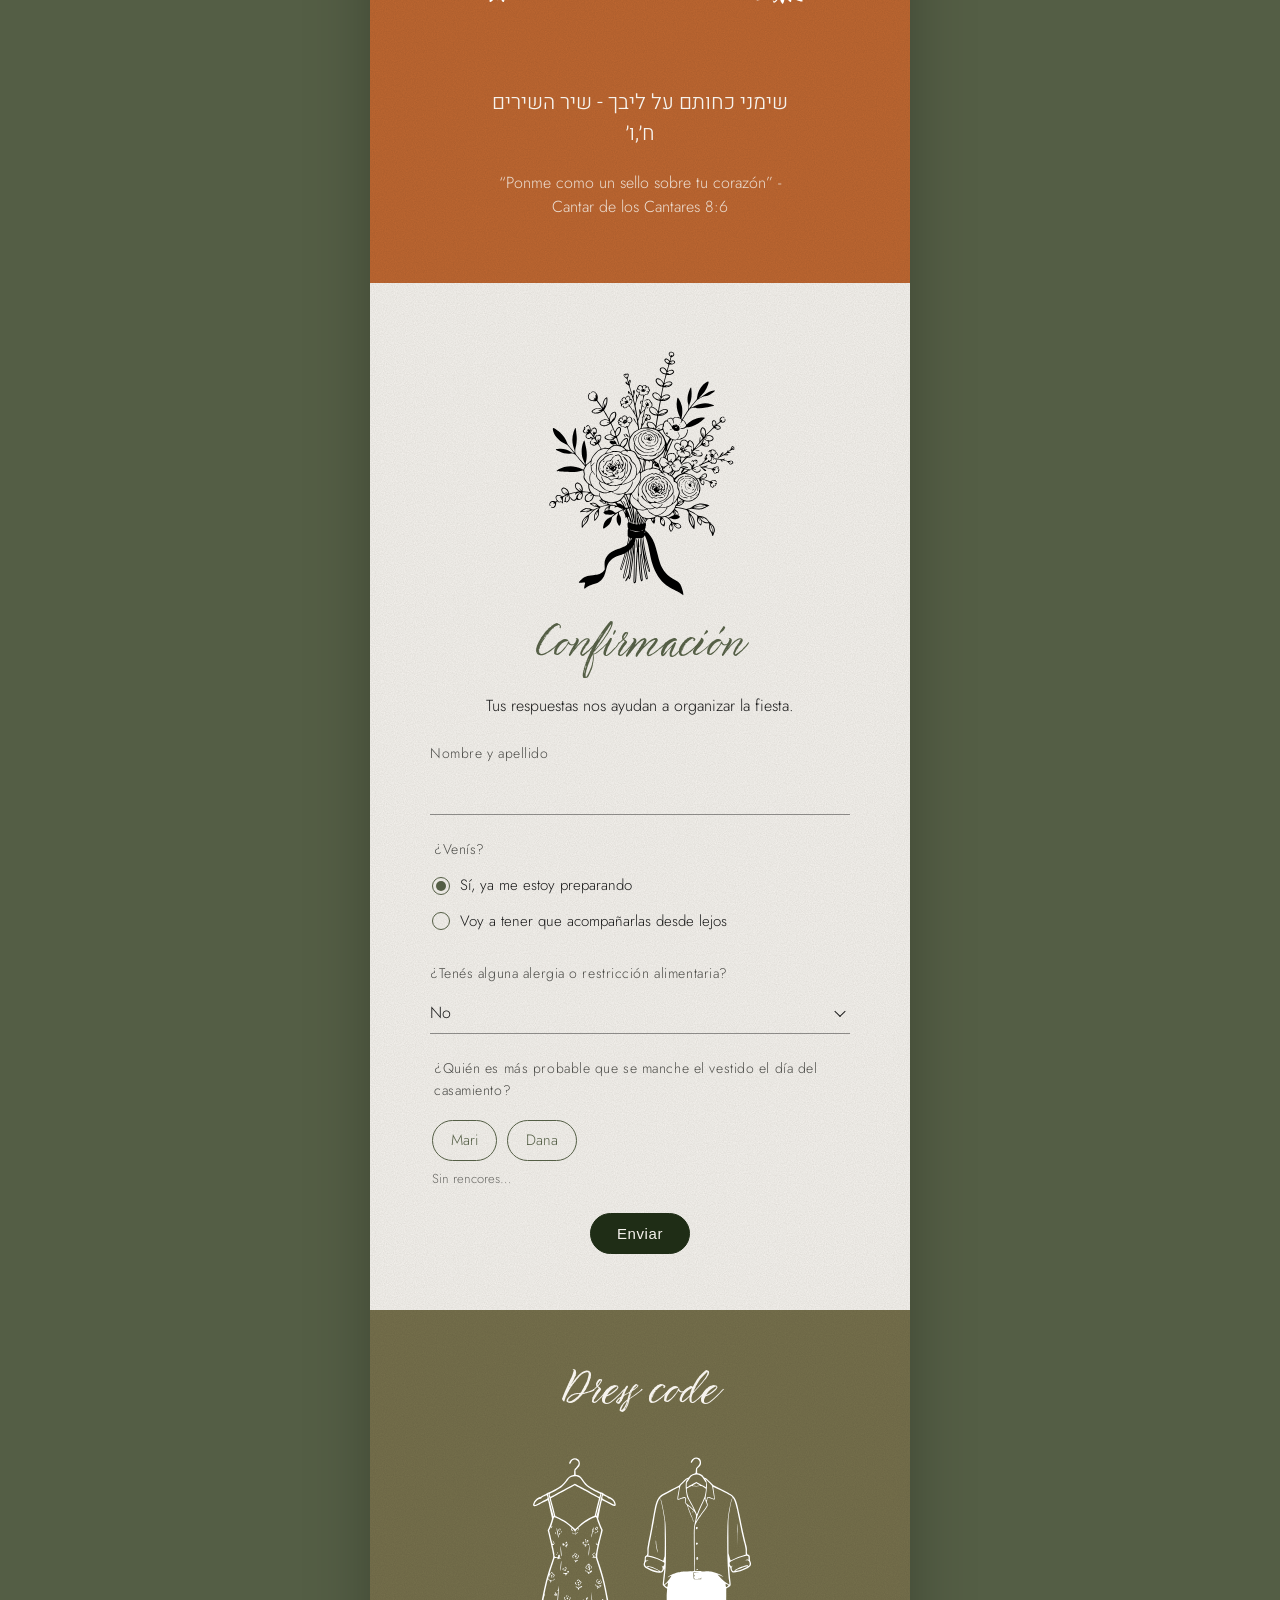
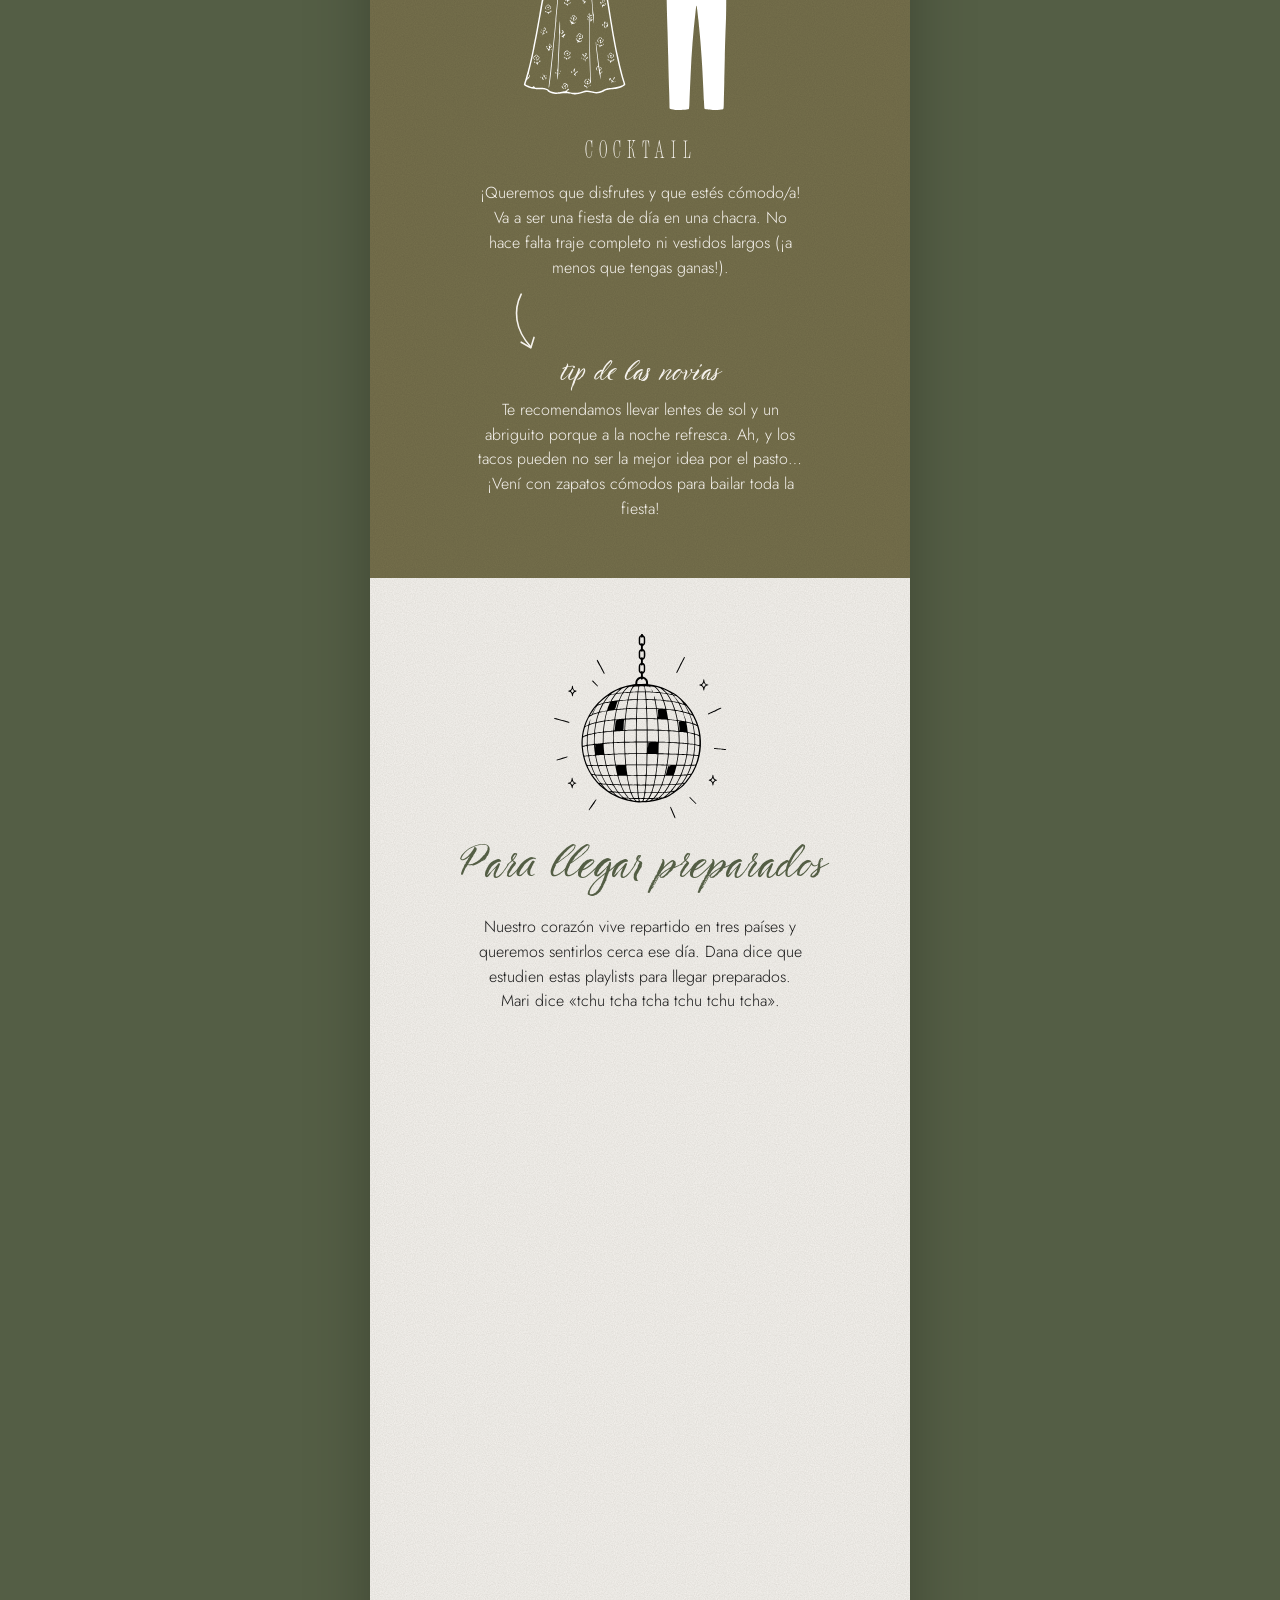
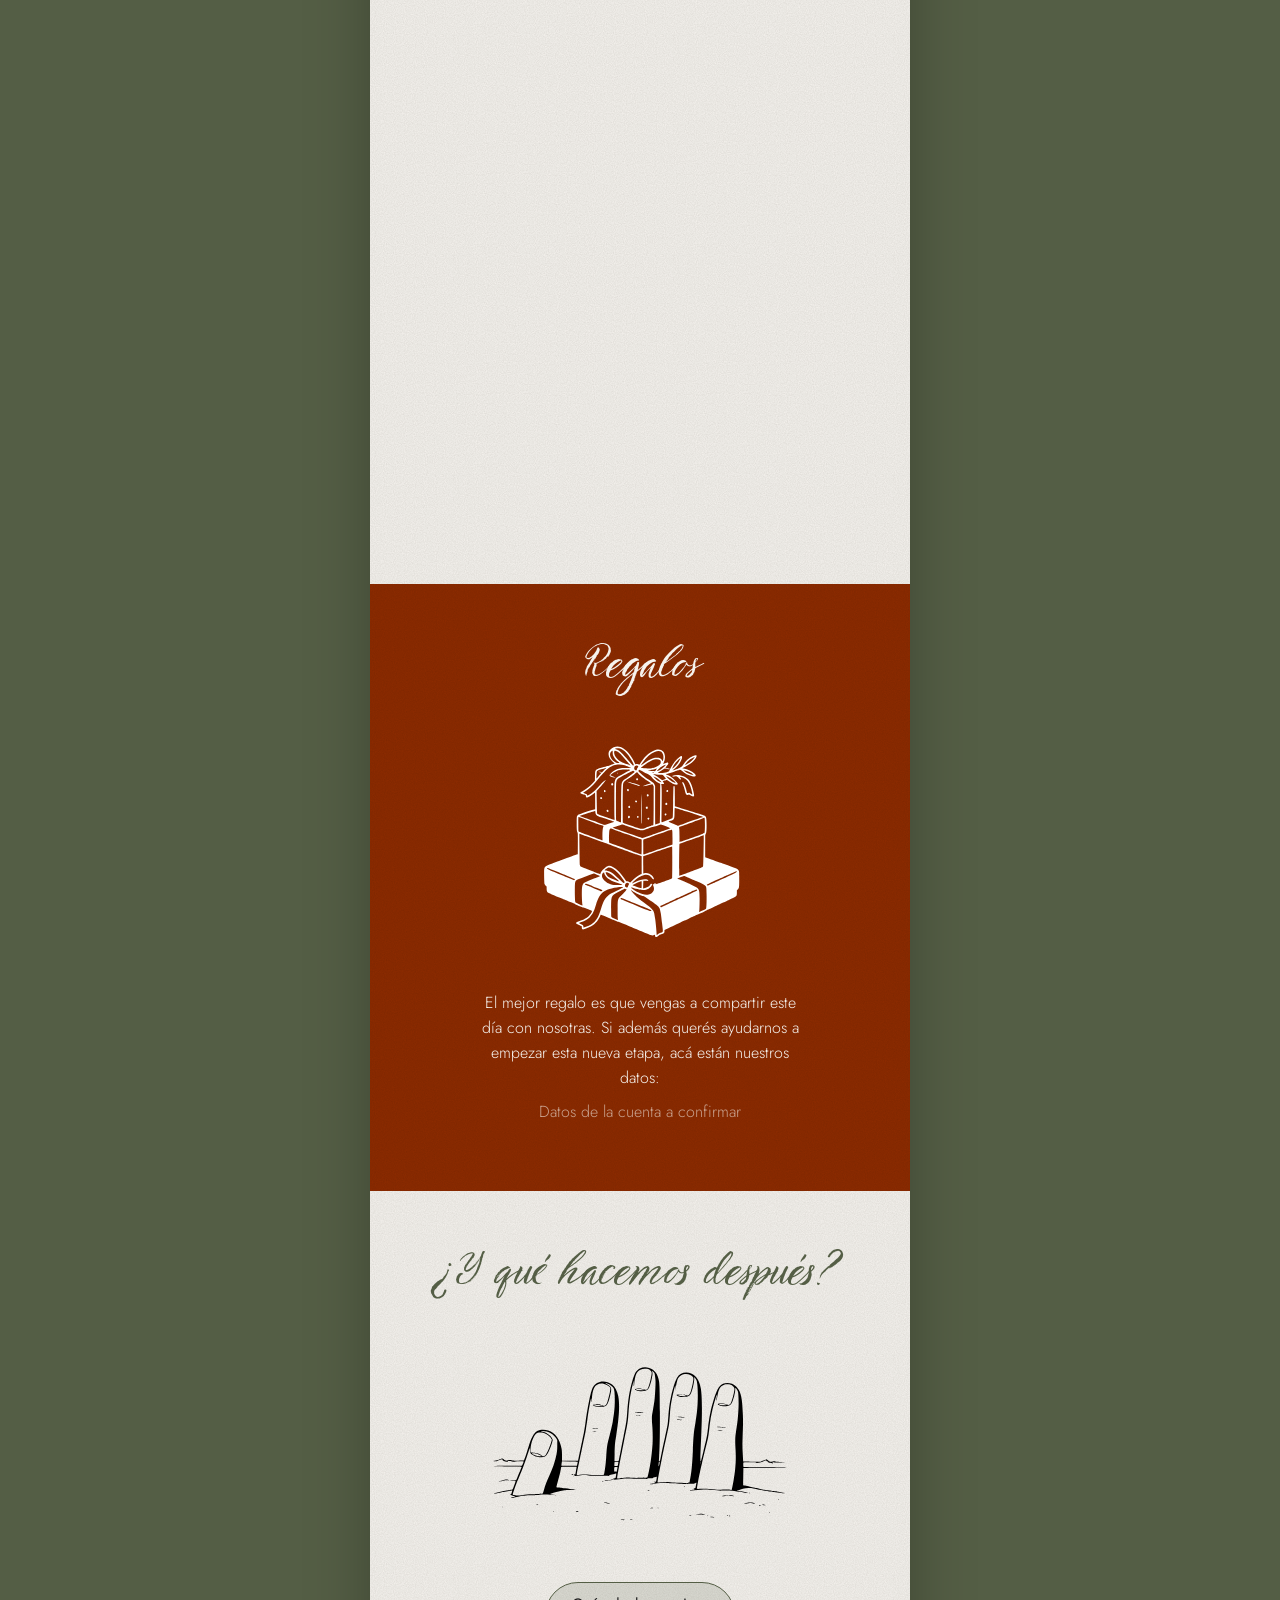
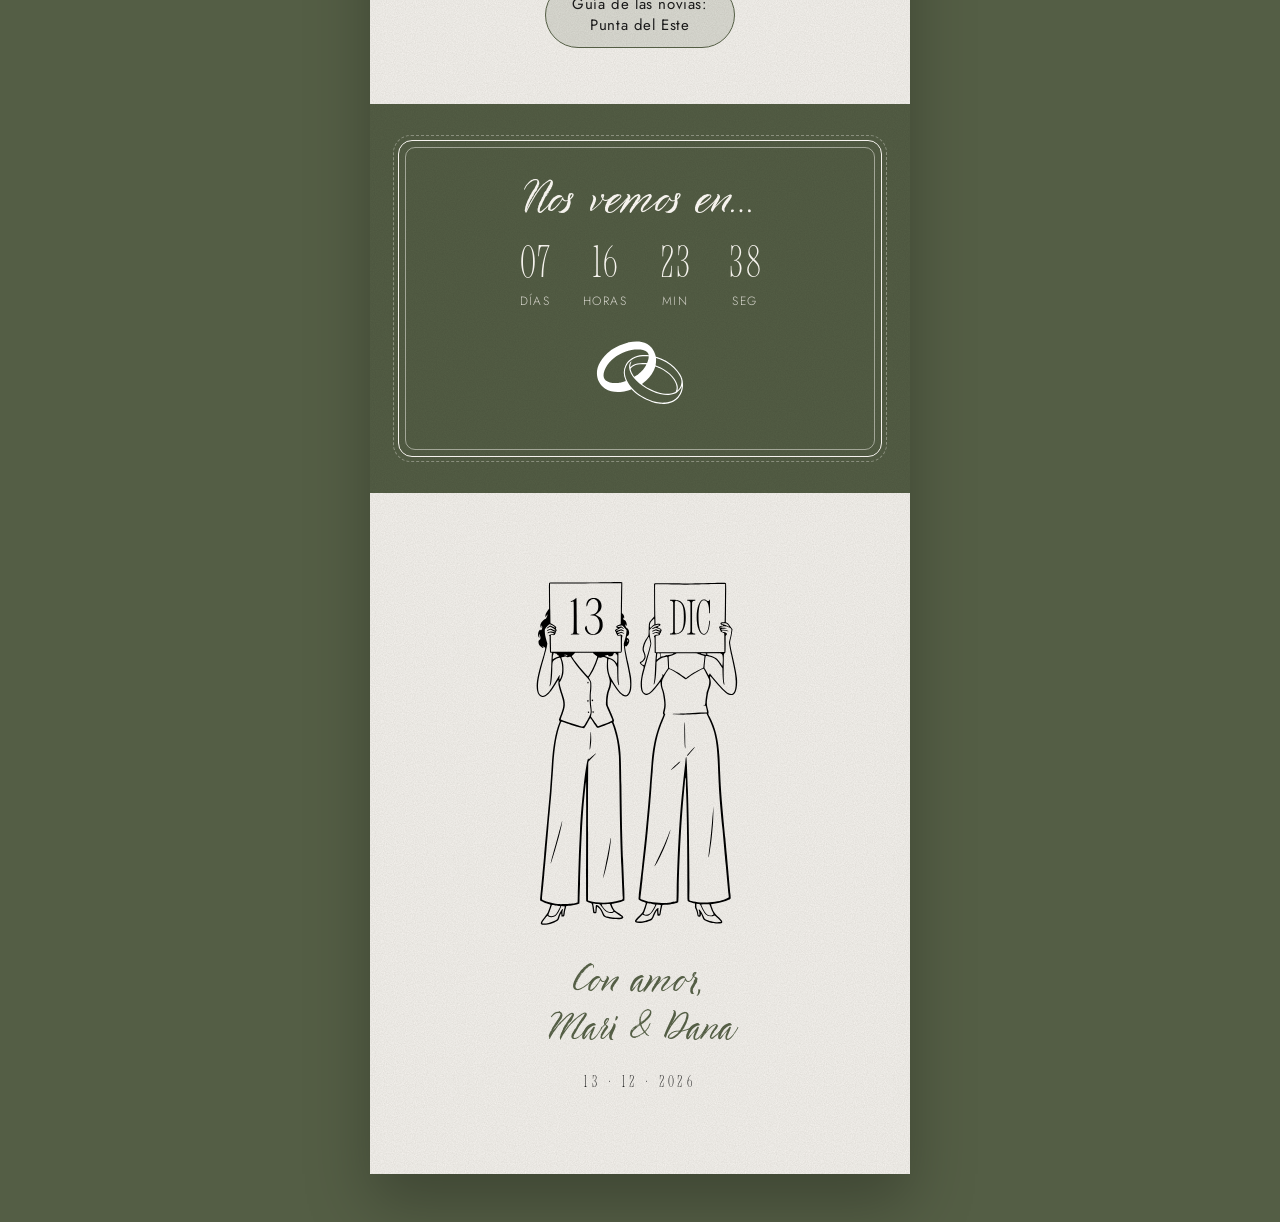
==== commit 50aca763: "Invitación: salto de línea en el botón de la guía Co-Authored-By: Claude Fable 5.1 <noreply@anthropi" ====
--- a/index.html
+++ b/index.html
@@ -196,7 +196,7 @@
   <section class="section section--despues">
     <h2 class="script" data-i18n="despues">¿Y qué hacemos después?</h2>
     <figure class="illo illo--mano"><img src="img/la-mano.svg" alt="La Mano de Punta del Este"></figure>
-    <a class="btn" href="travelguide/" data-keep-lang="travelguide/" data-i18n="guia_link">Guía de las novias: Punta del Este</a>
+    <a class="btn" href="travelguide/" data-keep-lang="travelguide/" data-i18n="guia_link" data-i18n-html>Guía de las novias:<br>Punta del Este</a>
   </section>
 
   <!-- CUENTA REGRESIVA -->
@@ -224,7 +224,7 @@
 
 </main>
 
-<script src="js/i18n.js?v=20261018d"></script>
+<script src="js/i18n.js?v=20261019"></script>
 <script src="js/main.js?v=20261018c"></script>
 </body>
 </html>
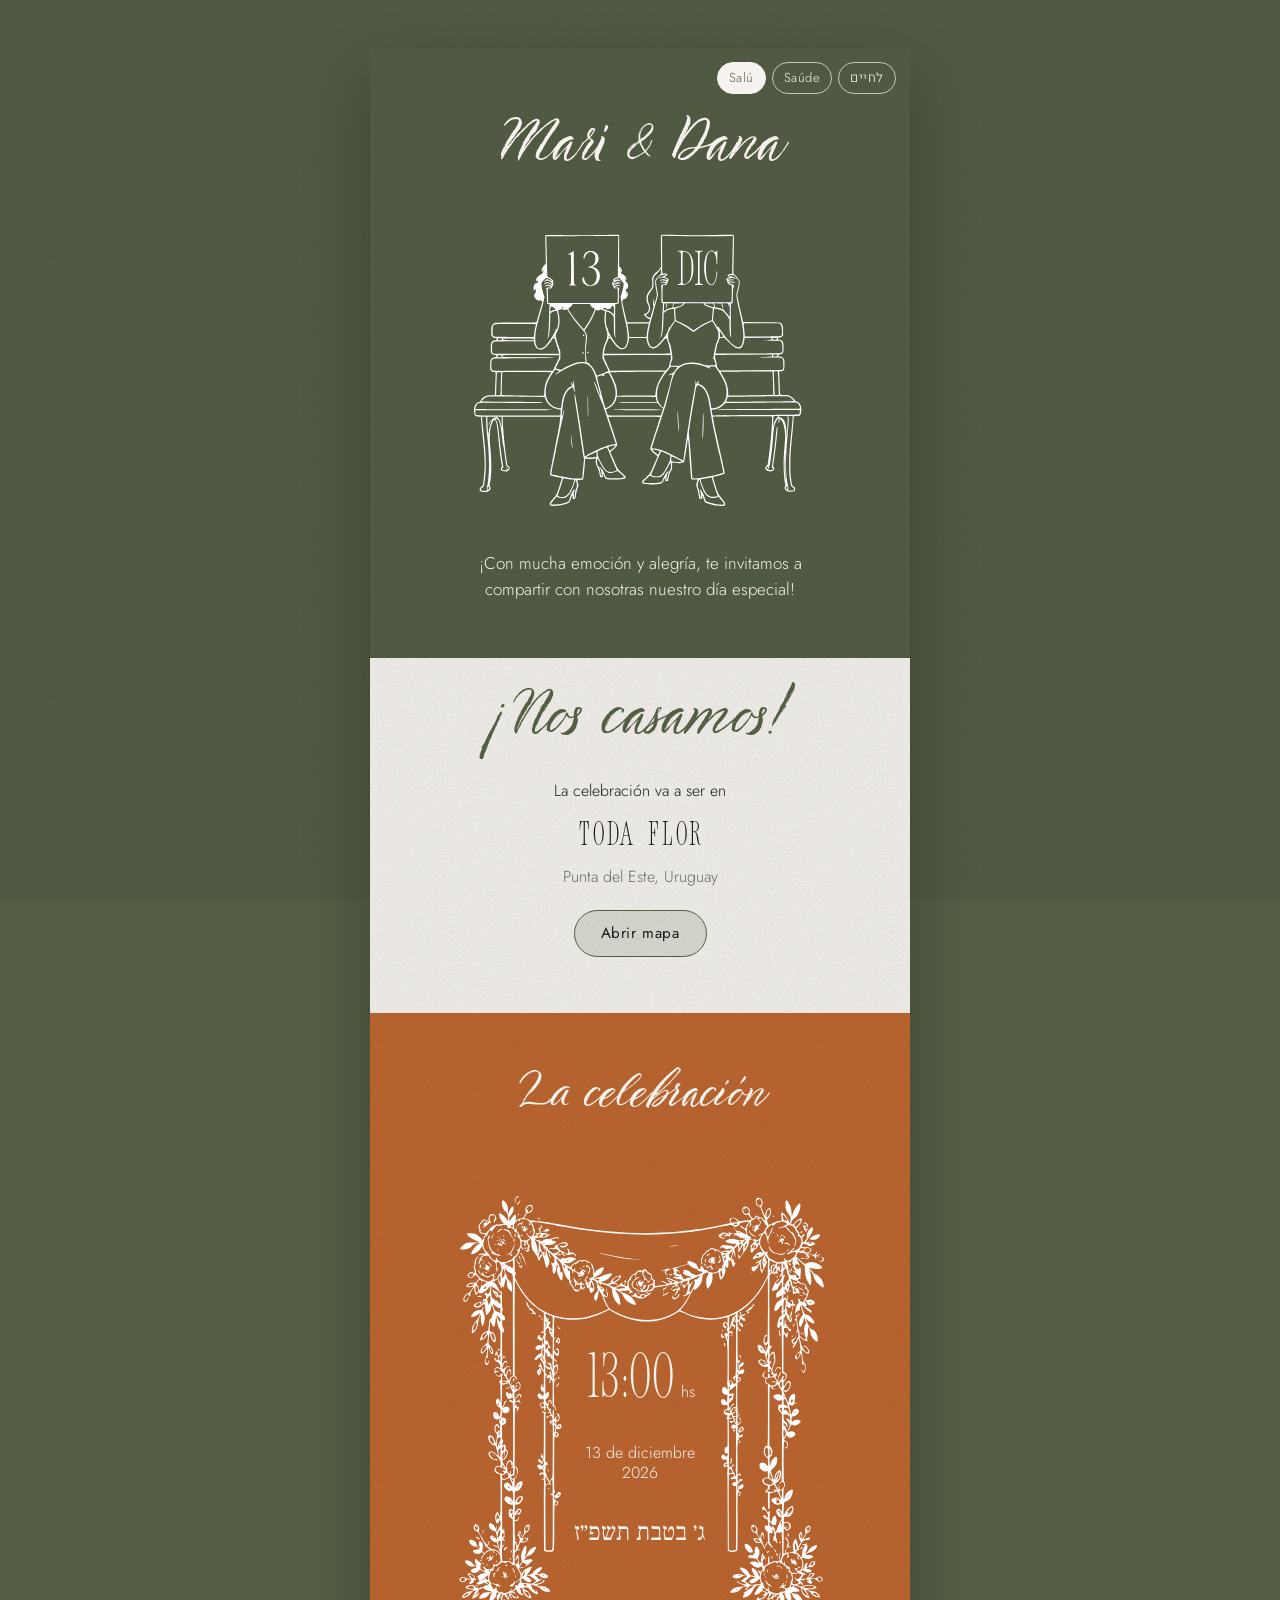
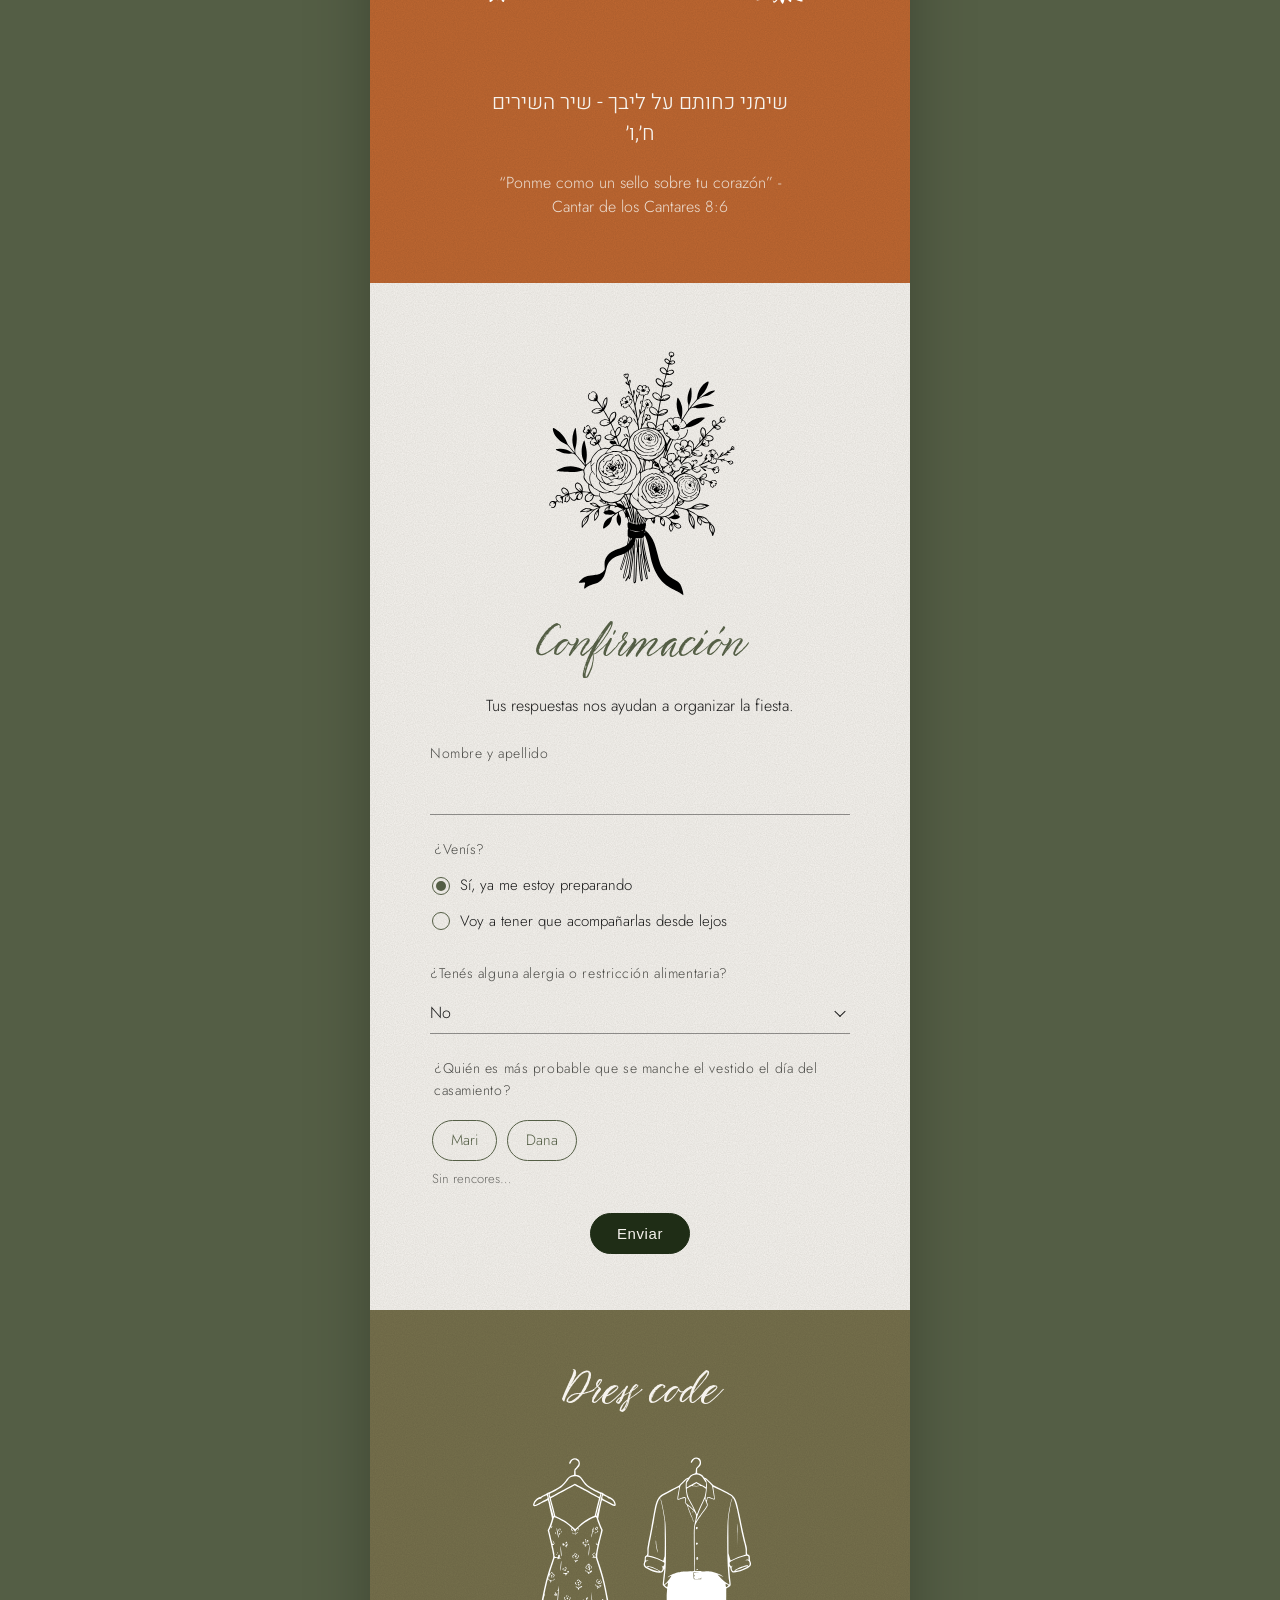
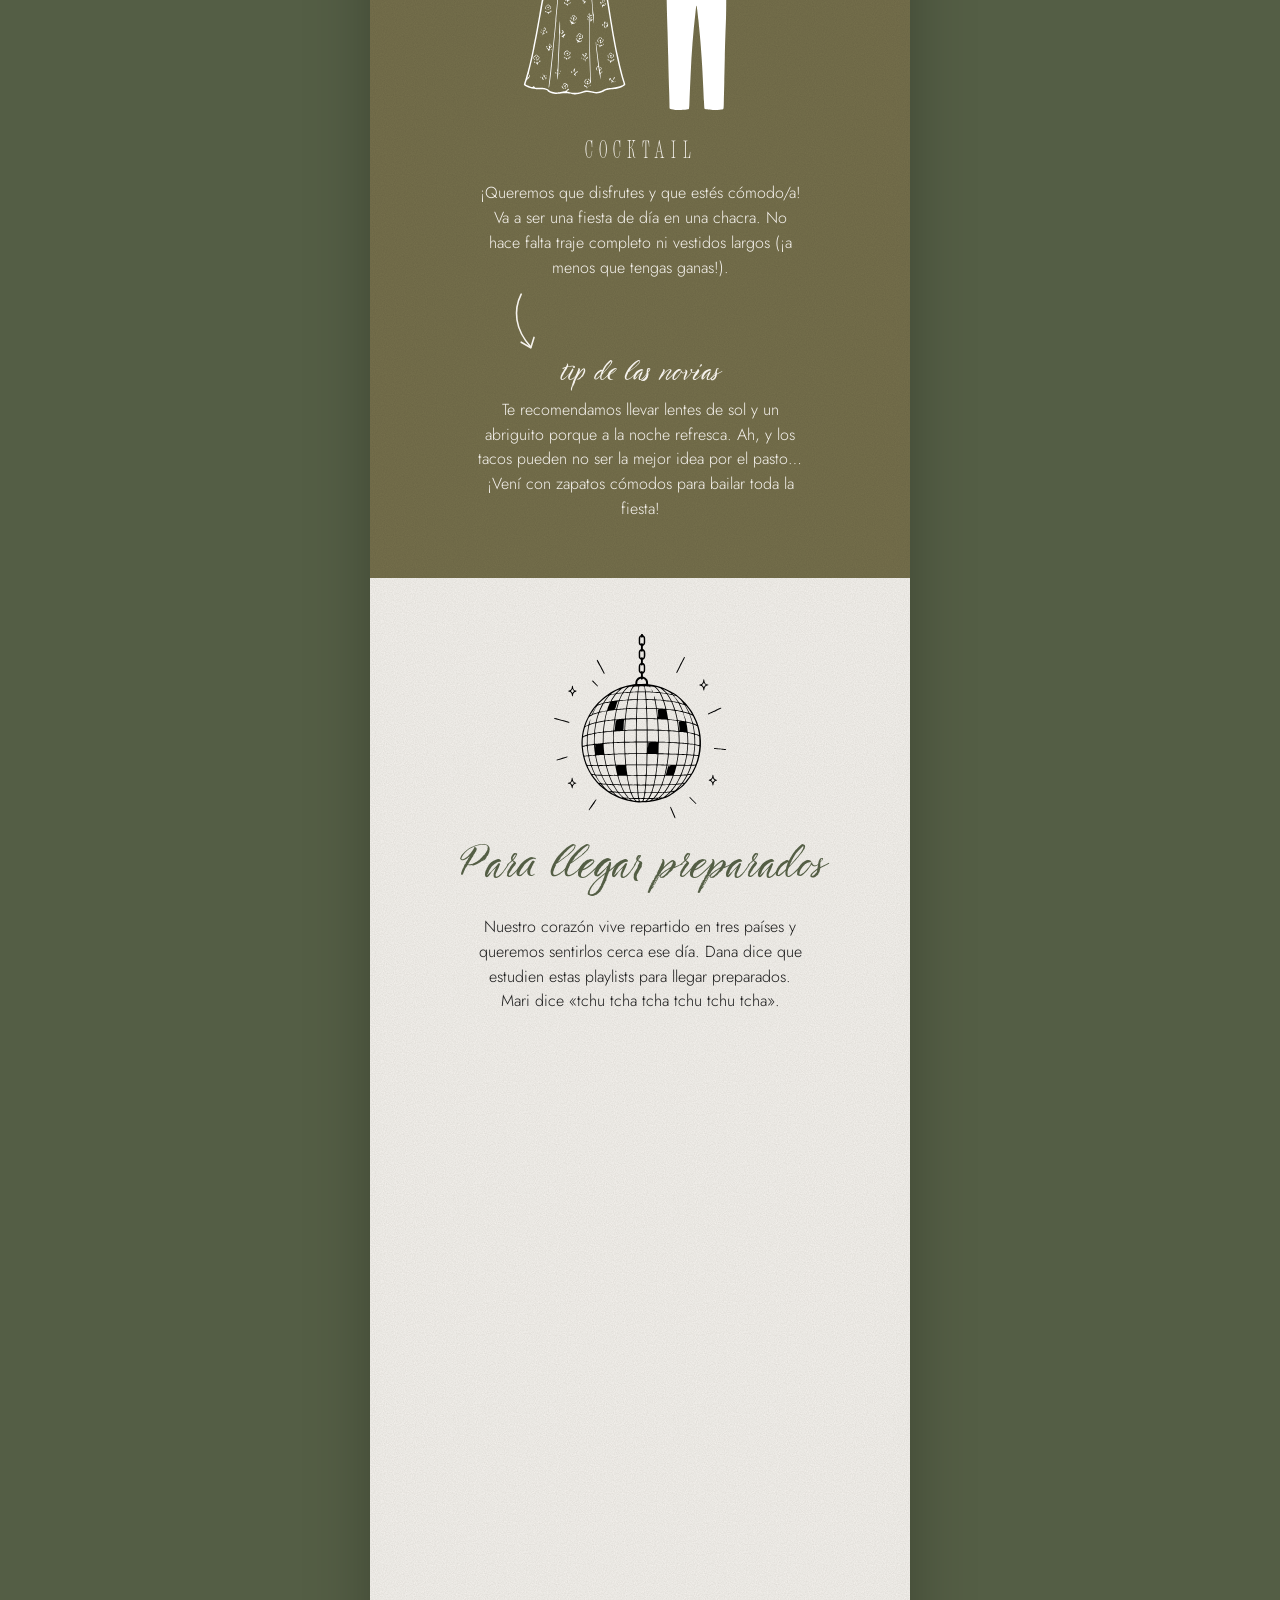
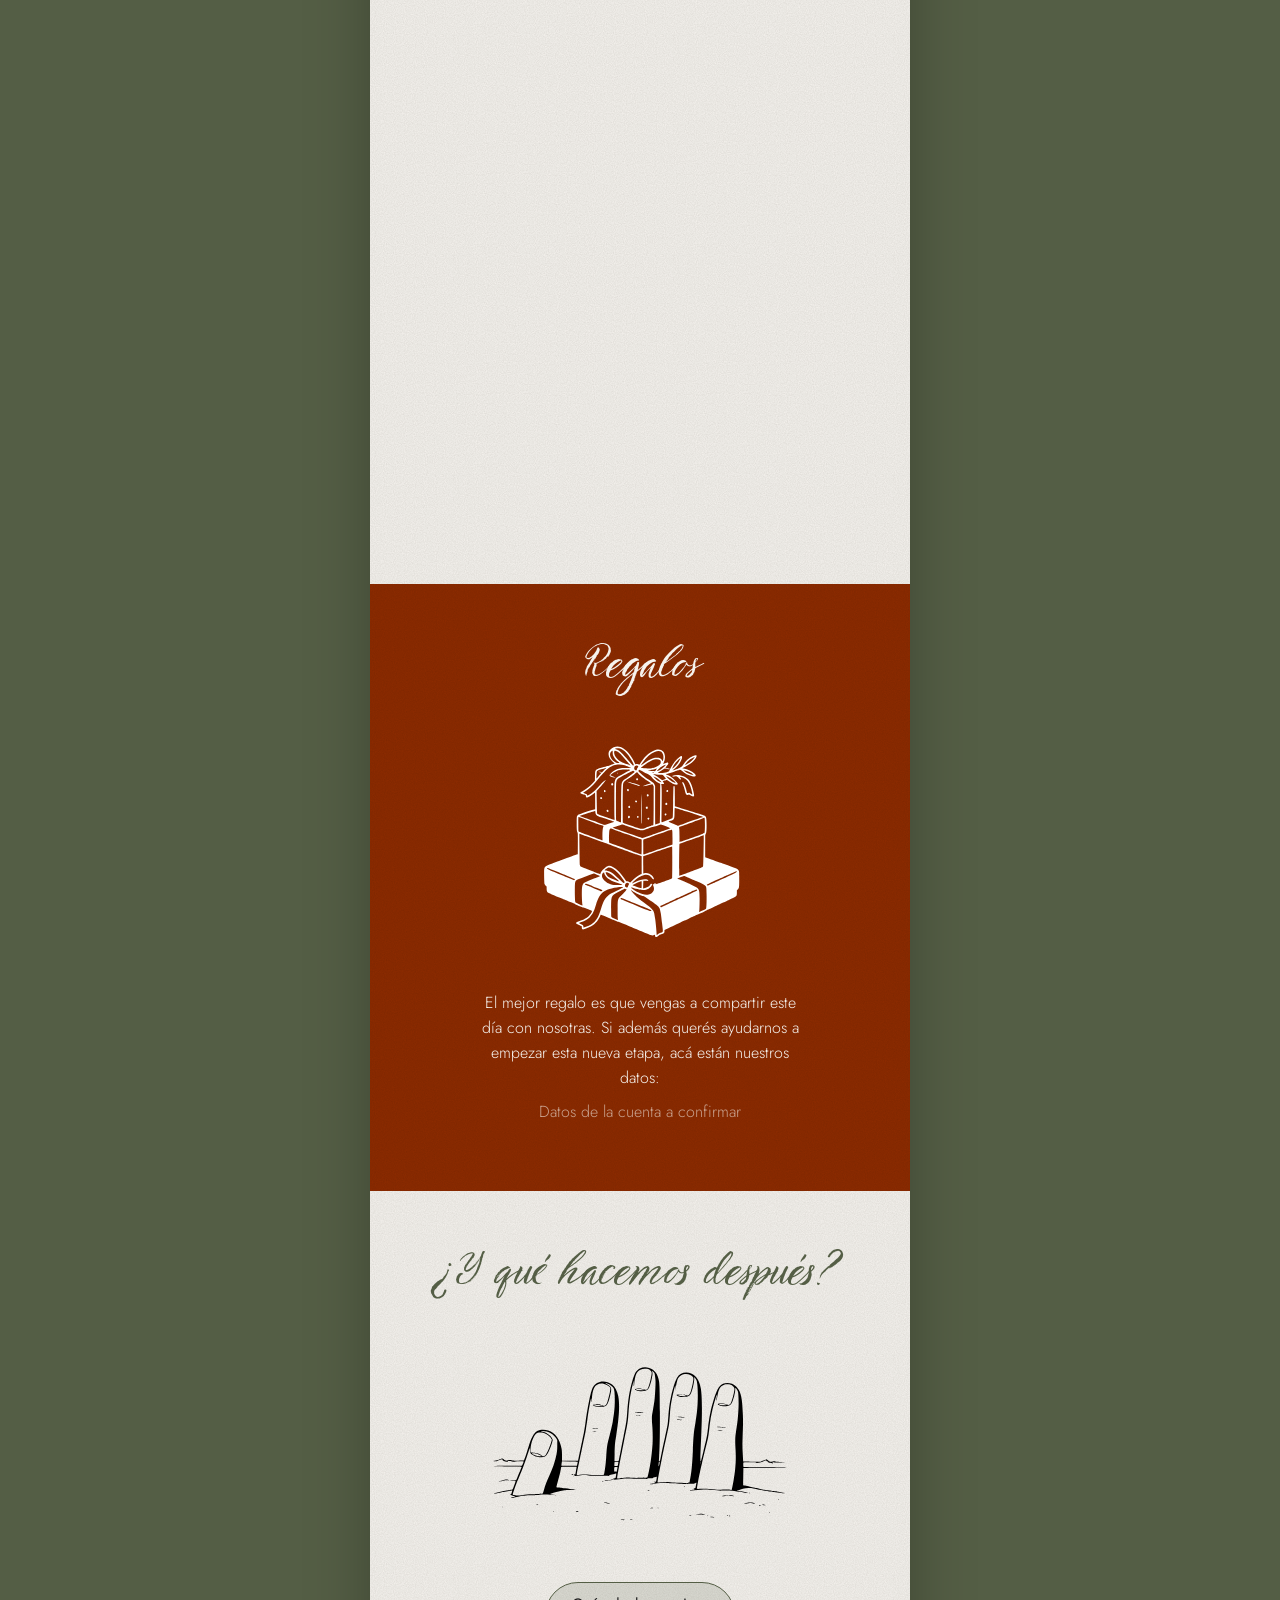
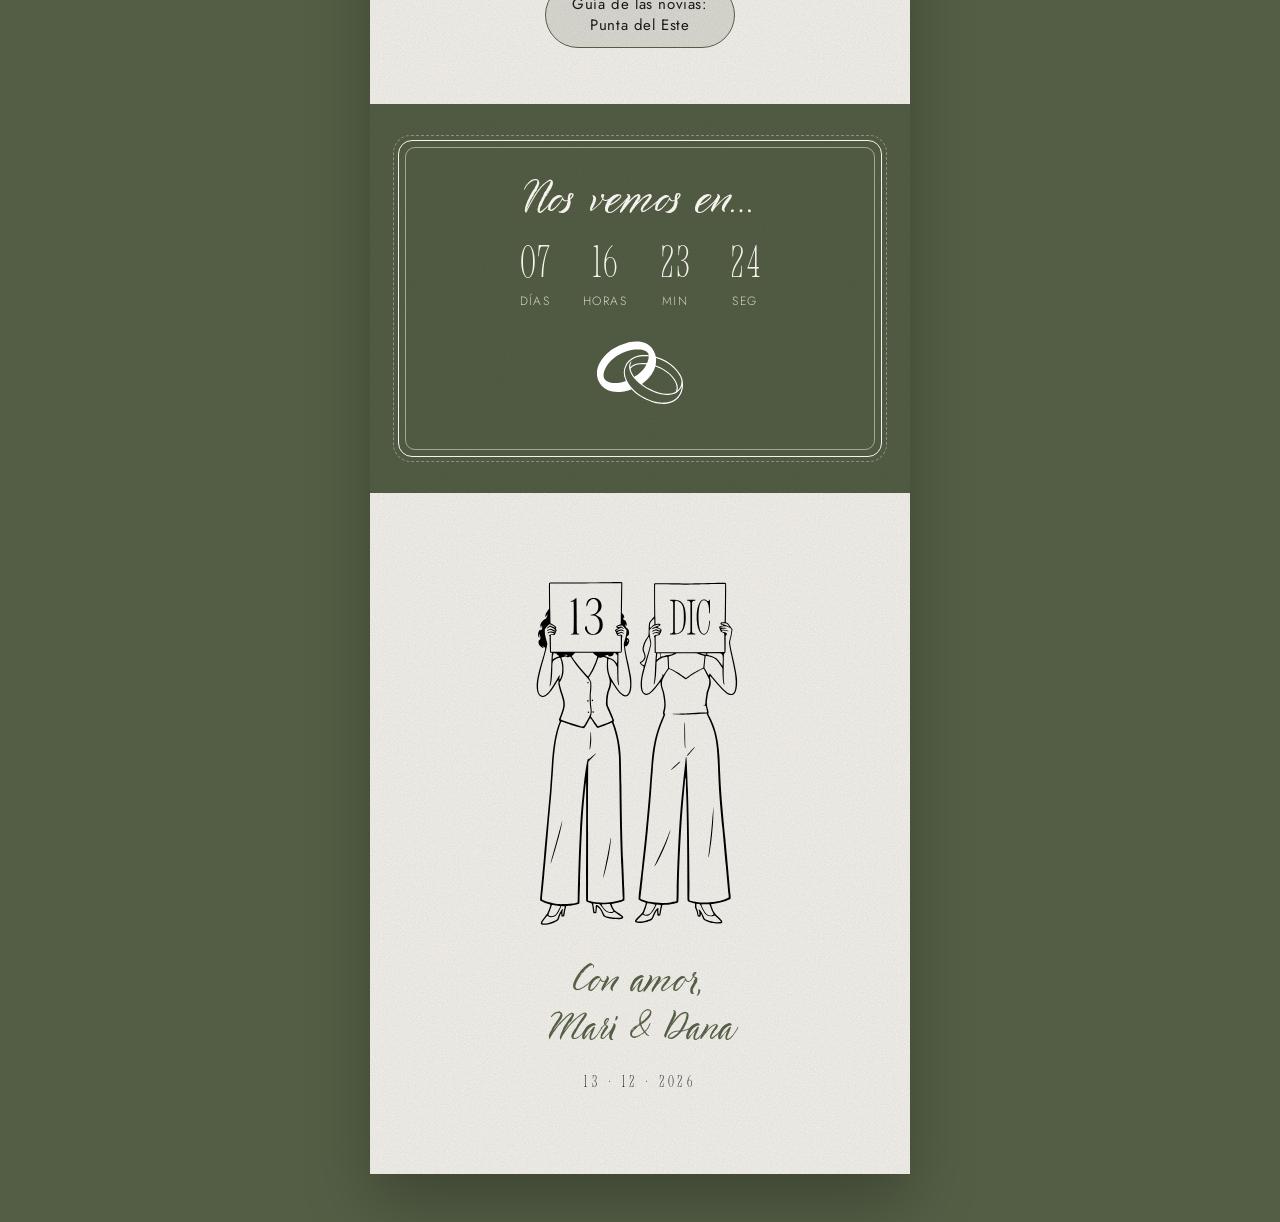
==== commit 644b4131: "Jupá: hora con hs, fecha completa y fecha hebrea (ג׳ בטבת תשפ״ז); carteles en hebreo (ג׳ / טבת) para" ====
--- a/index.html
+++ b/index.html
@@ -24,7 +24,7 @@
 <link rel="preconnect" href="https://fonts.googleapis.com">
 <link rel="preconnect" href="https://fonts.gstatic.com" crossorigin>
 <link href="https://fonts.googleapis.com/css2?family=Italiana&family=Pinyon+Script&family=Jost:wght@300;400;500&family=Heebo:wght@300;400;500&family=Frank+Ruhl+Libre:wght@300;400&display=swap" rel="stylesheet">
-<link rel="stylesheet" href="css/style.css?v=20261018c">
+<link rel="stylesheet" href="css/style.css?v=20261019e">
 </head>
 <body>
 
@@ -41,7 +41,7 @@
   <header class="hero section section--olive">
     <p class="names script">Mari <span class="amp">&amp;</span> Dana</p>
     <figure class="illo illo--hero">
-      <img src="img/banco-13-dic-A.svg" data-src-es="img/banco-13-dic-A.svg" data-src-pt="img/banco-13-dez-A.svg" data-src-he="img/banco-13-dec-A.svg" alt="Mari y Dana sentadas en un banco con carteles 13 DIC">
+      <img src="img/banco-13-dic-A.svg" data-src-es="img/banco-13-dic-A.svg" data-src-pt="img/banco-13-dez-A.svg" data-src-he="img/banco-13-heb-A.svg" alt="Mari y Dana sentadas en un banco con carteles 13 DIC">
     </figure>
     <p class="lead" data-i18n="lead">¡Con mucha emoción y alegría, te invitamos a compartir con nosotras nuestro día especial!</p>
   </header>
@@ -61,7 +61,9 @@
     <div class="jupa">
       <img class="jupa__img" src="img/jupa.svg" alt="Jupá decorada con flores">
       <ol class="jupa__lista">
-        <li><span class="hora display">13:00</span></li>
+        <li><span class="hora-linea"><span class="hora display">13:00</span><span class="hora__suf" data-i18n="hora_suf">hs</span></span></li>
+        <li><span class="jupa__fecha" data-i18n="fecha_larga">13 de diciembre 2026</span></li>
+        <li><span class="jupa__fecha jupa__fecha--he" lang="he" dir="rtl">ג׳ בטבת תשפ״ז</span></li>
       </ol>
     </div>
     <blockquote class="verso">
@@ -216,7 +218,7 @@
   <!-- CIERRE -->
   <footer class="section footer">
     <figure class="illo illo--footer">
-      <img src="img/carteles-13-dic-A.svg" data-src-es="img/carteles-13-dic-A.svg" data-src-pt="img/carteles-13-dez-A.svg" data-src-he="img/carteles-13-dec-A.svg" alt="Mari y Dana con carteles 13 DIC">
+      <img src="img/carteles-13-dic-A.svg" data-src-es="img/carteles-13-dic-A.svg" data-src-pt="img/carteles-13-dez-A.svg" data-src-he="img/carteles-13-heb-A.svg" alt="Mari y Dana con carteles 13 DIC">
     </figure>
     <p class="script firma" data-i18n="firma" data-i18n-html>Con amor,<br>Mari &amp; Dana</p>
     <p class="display small-date">13 · 12 · 2026</p>
@@ -224,7 +226,7 @@
 
 </main>
 
-<script src="js/i18n.js?v=20261019"></script>
+<script src="js/i18n.js?v=20261019d"></script>
 <script src="js/main.js?v=20261018c"></script>
 </body>
 </html>
--- a/css/style.css
+++ b/css/style.css
@@ -442,3 +442,16 @@
 [data-lang="he"] .chip em, [data-lang="he"] .pie__legend { font-family: Heebo, var(--body); }
 
 .gracias__saludo { margin: 0 0 10px; }
+
+/* fecha dentro de la jupá */
+.jupa__lista .hora-linea { display: flex; align-items: baseline; gap: 6px; direction: ltr; }
+.jupa__lista .hora__suf { font-family: var(--body); font-weight: 300; font-size: clamp(13px, 3.6vw, 16px); color: var(--paper); }
+.jupa__lista .hora__suf:empty { display: none; }
+.jupa__lista .jupa__fecha {
+  font-family: var(--body); font-weight: 300; color: var(--paper);
+  font-size: clamp(13px, 3.8vw, 16px); letter-spacing: 0; line-height: 1.25; text-align: center; max-width: 15ch;
+}
+.jupa__lista .jupa__fecha--he {
+  font-family: "Frank Ruhl Libre", serif; font-weight: 400; font-size: clamp(18px, 5.2vw, 25px);
+}
+[data-lang="he"] .jupa__lista .jupa__fecha { font-family: Heebo, var(--body); }
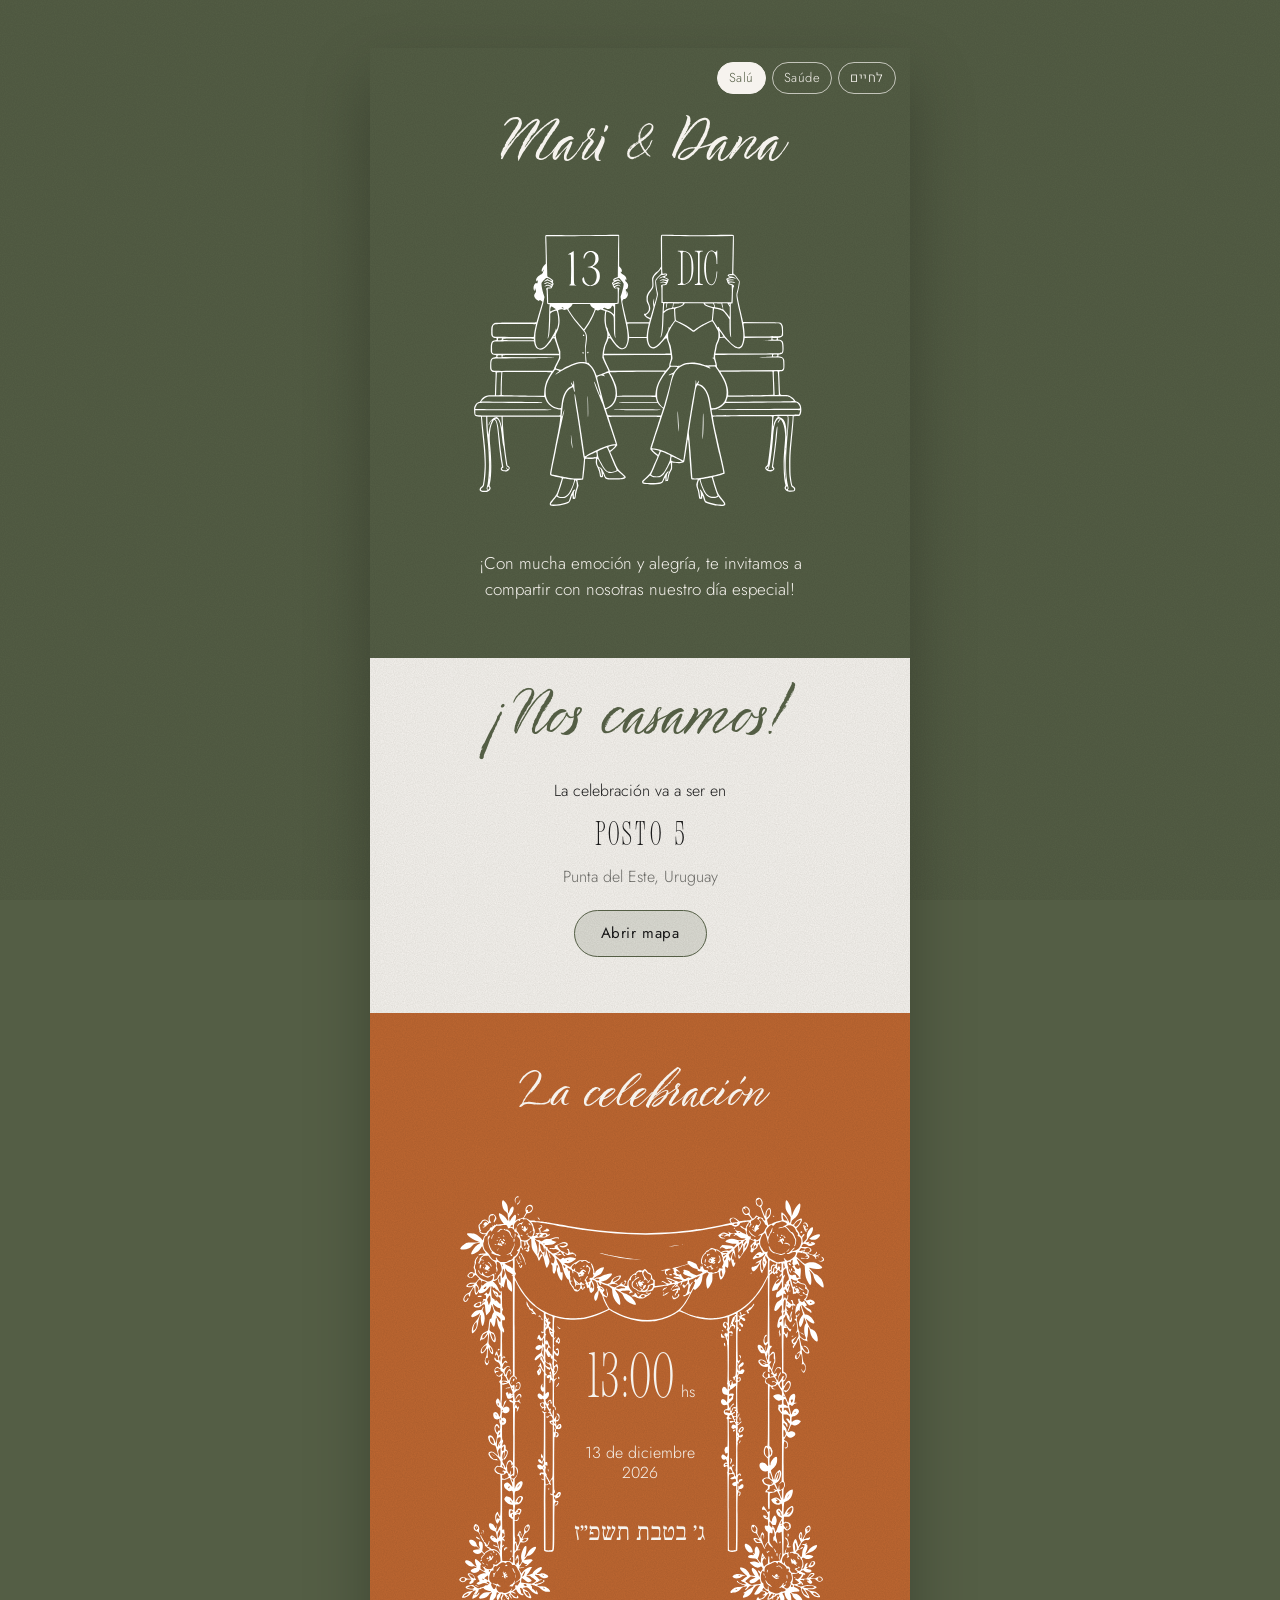
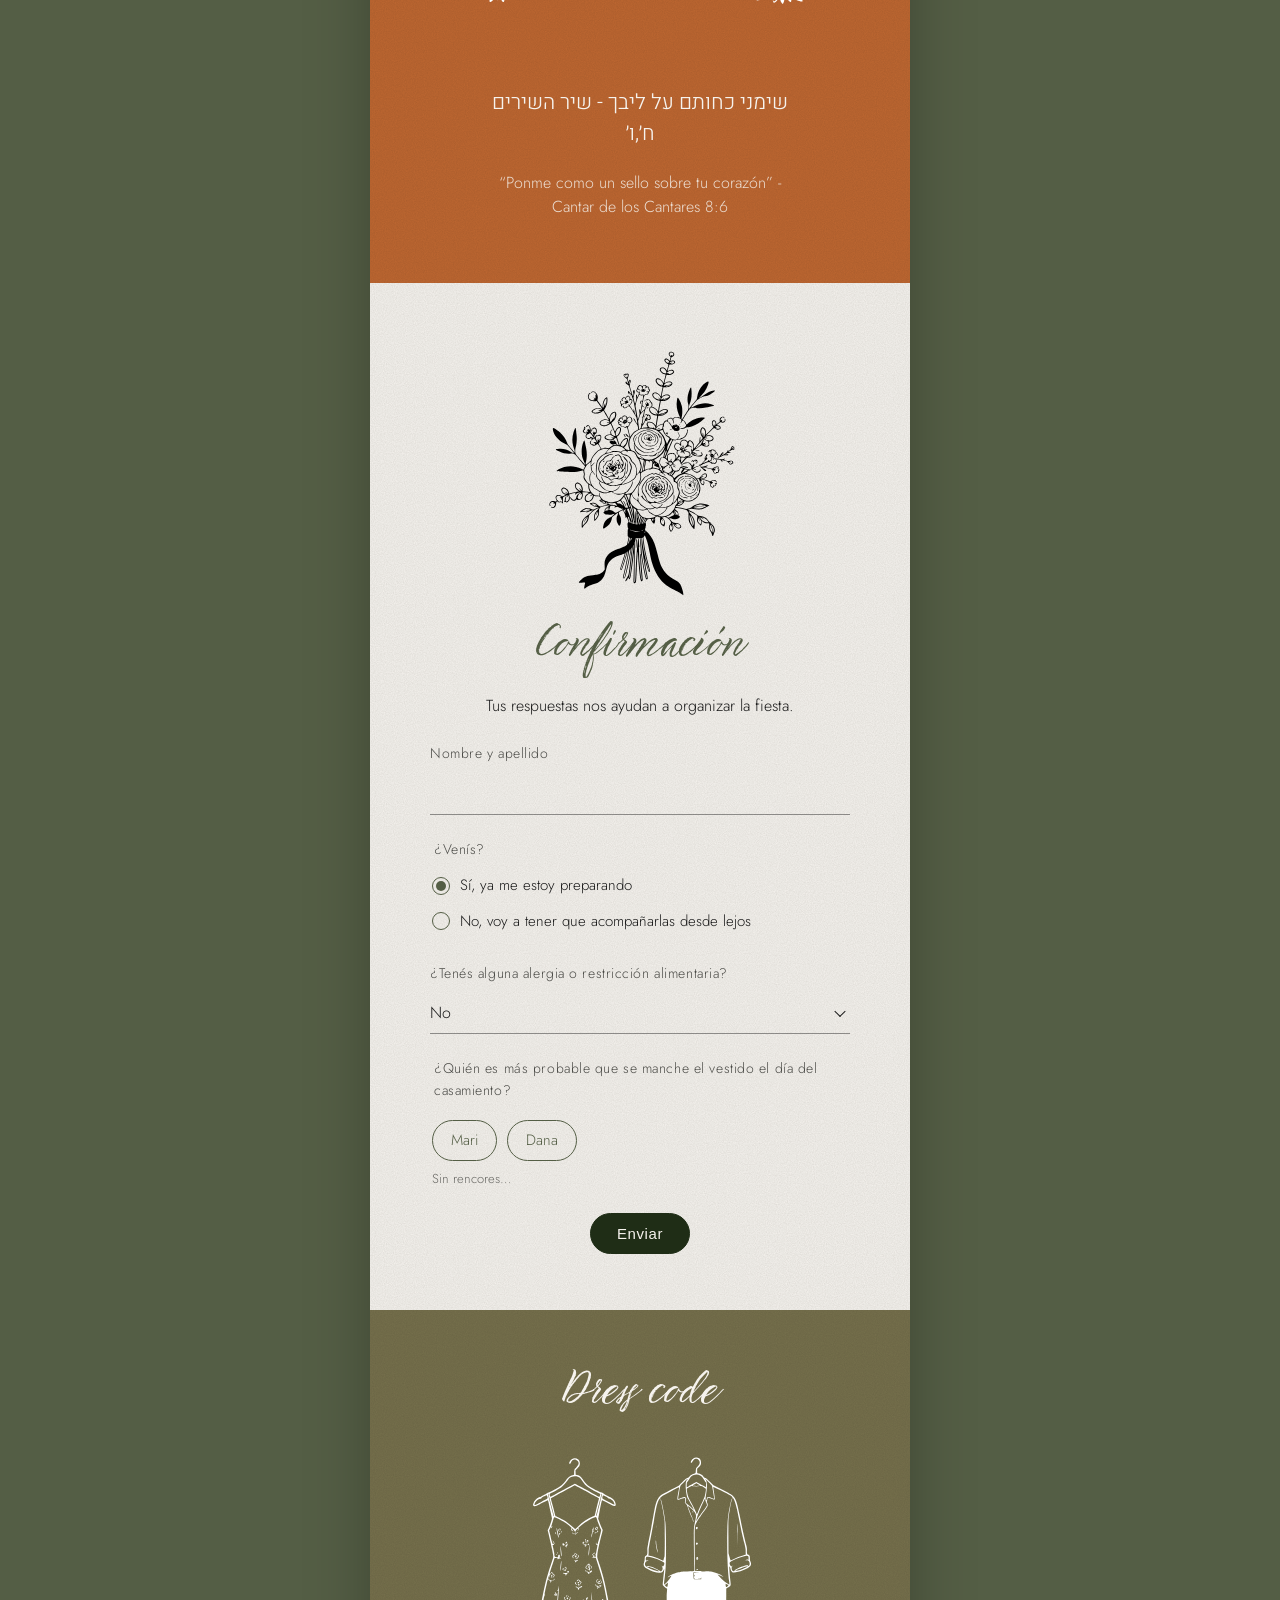
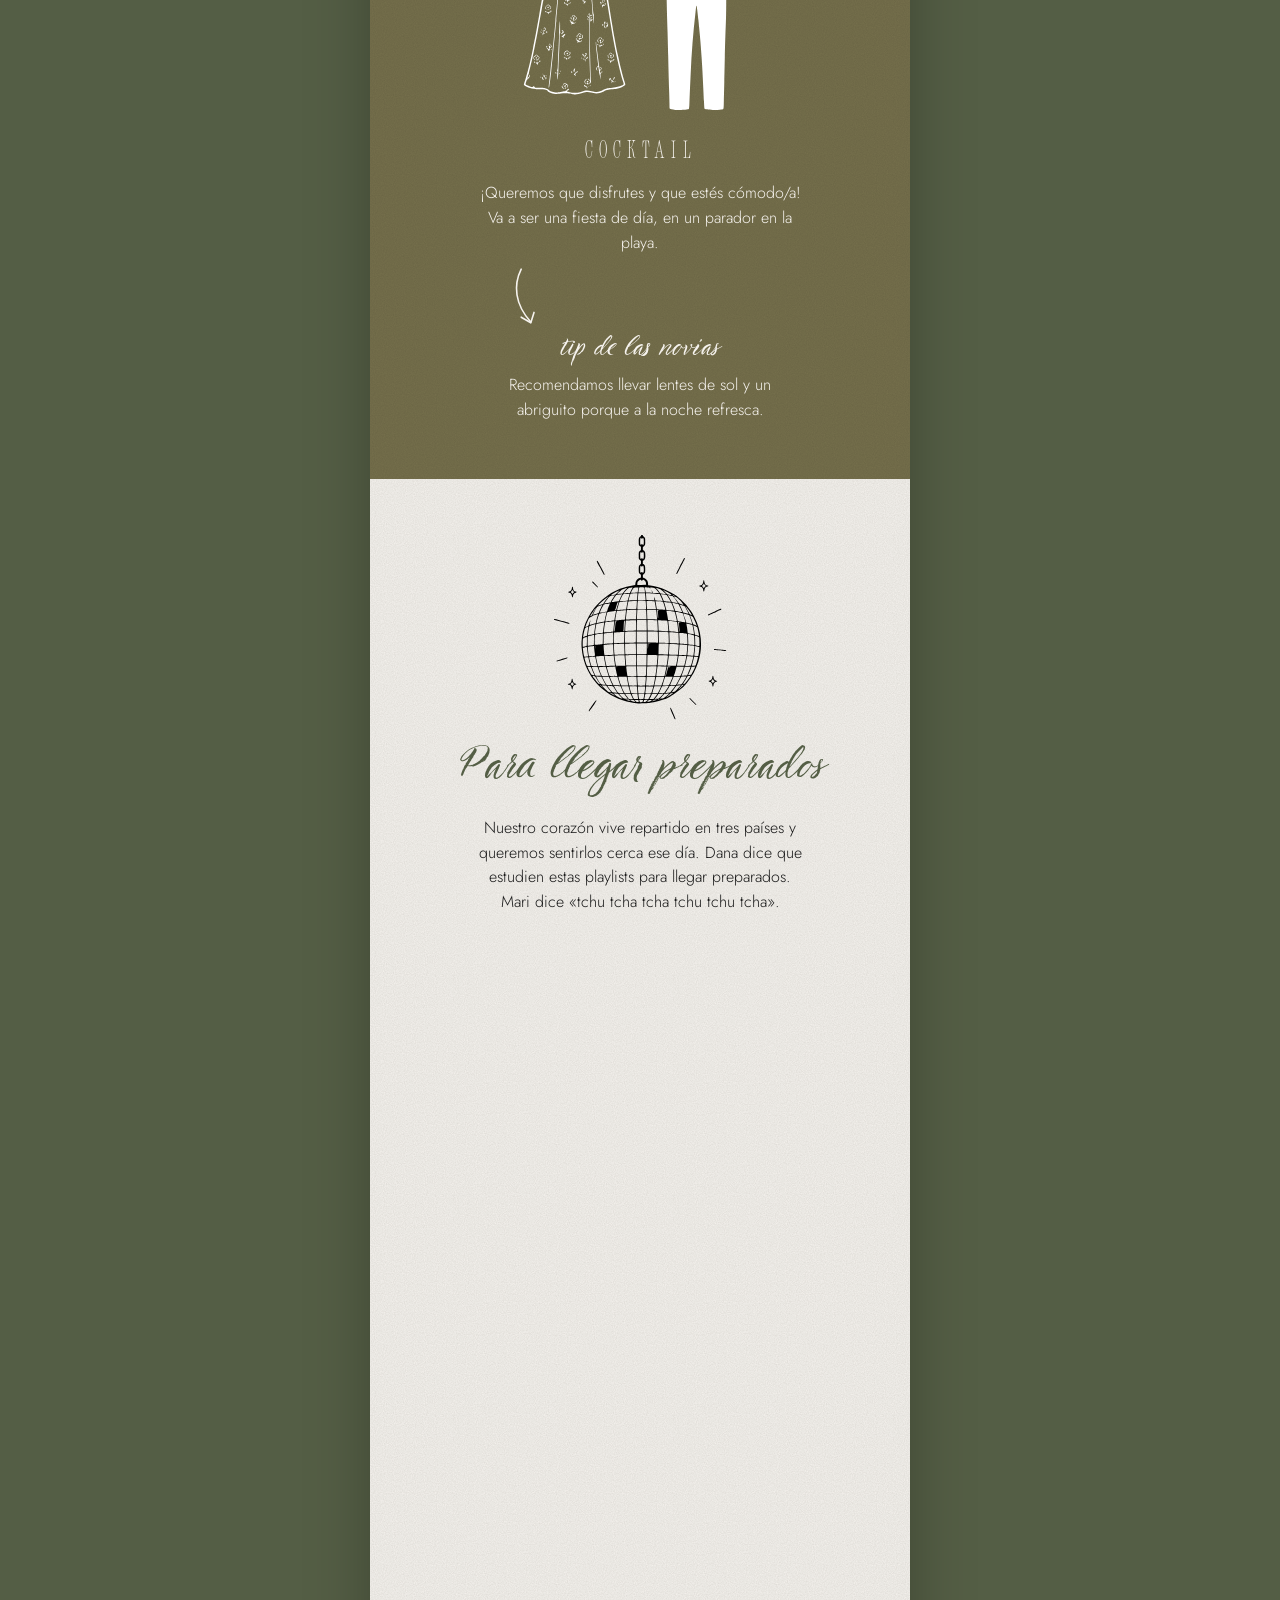
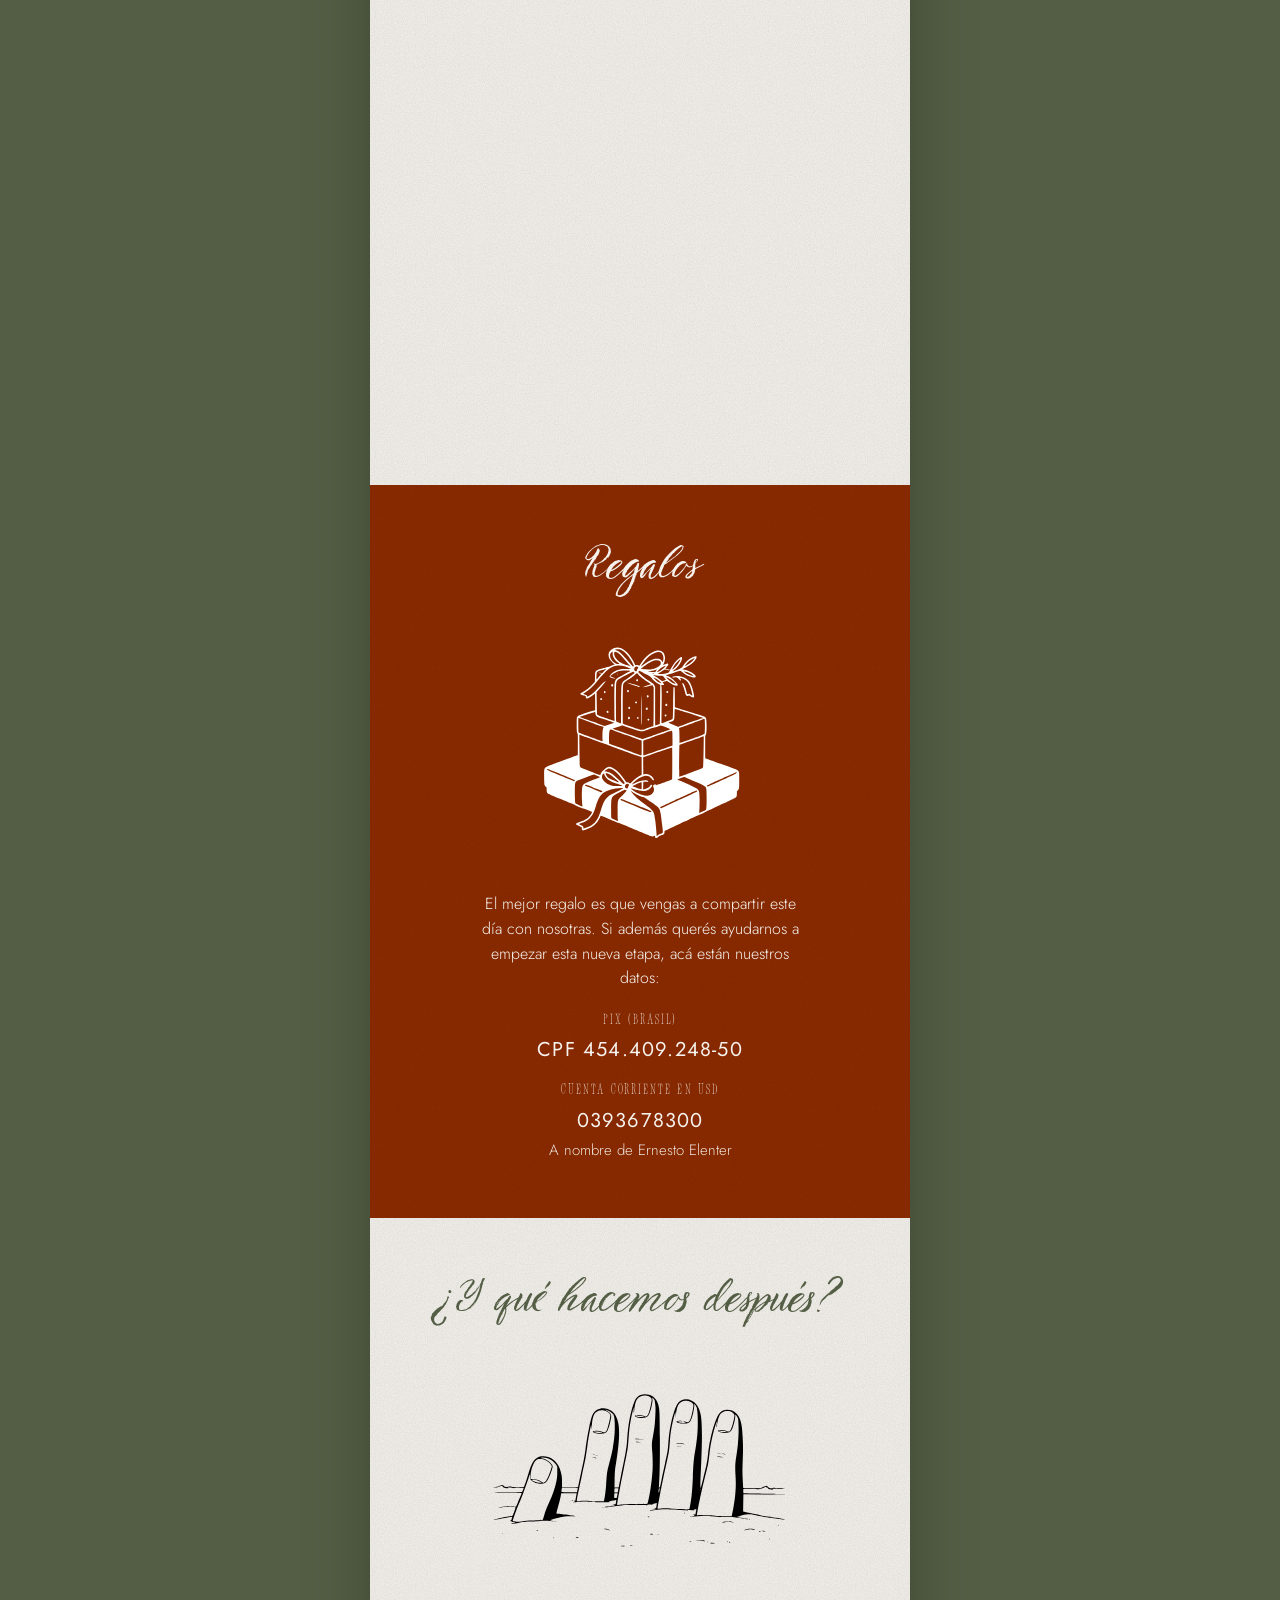
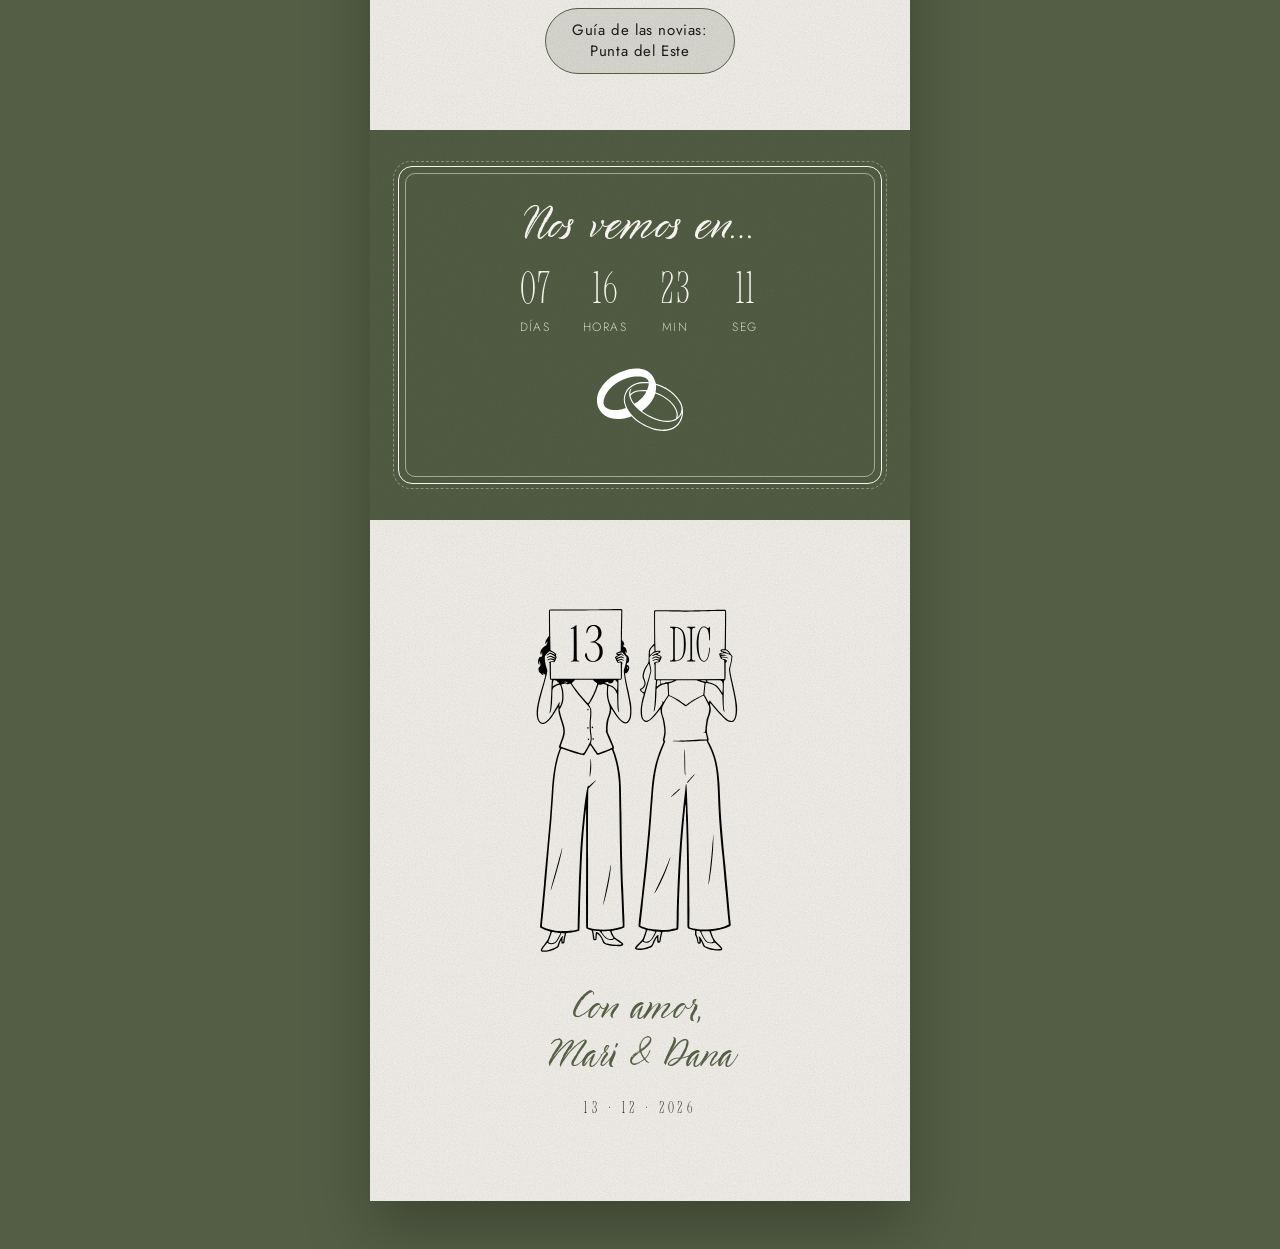
==== commit 5ce09436: "Lugar Posto 5; dress code nuevo; datos de cuenta (PIX y USD); opción 'No, ...' y sin kosher; correcc" ====
--- a/index.html
+++ b/index.html
@@ -9,7 +9,7 @@
 <meta property="og:site_name" content="Mari &amp; Dana">
 <meta property="og:url" content="https://mari-and-dana.com/">
 <meta property="og:title" content="Mari &amp; Dana · ¡Nos casamos!">
-<meta property="og:description" content="13 de diciembre de 2026 · Toda Flor, Punta del Este, Uruguay. Confirmá tu asistencia y mirá todos los detalles.">
+<meta property="og:description" content="13 de diciembre de 2026 · Posto 5, Punta del Este, Uruguay. Confirmá tu asistencia y mirá todos los detalles.">
 <meta property="og:image" content="https://mari-and-dana.com/img/og-invitacion.jpg">
 <meta property="og:image:secure_url" content="https://mari-and-dana.com/img/og-invitacion.jpg">
 <meta property="og:image:type" content="image/jpeg">
@@ -19,12 +19,12 @@
 <meta property="og:locale" content="es_UY">
 <meta name="twitter:card" content="summary_large_image">
 <meta name="twitter:title" content="Mari &amp; Dana · ¡Nos casamos!">
-<meta name="twitter:description" content="13 de diciembre de 2026 · Toda Flor, Punta del Este, Uruguay. Confirmá tu asistencia y mirá todos los detalles.">
+<meta name="twitter:description" content="13 de diciembre de 2026 · Posto 5, Punta del Este, Uruguay. Confirmá tu asistencia y mirá todos los detalles.">
 <meta name="twitter:image" content="https://mari-and-dana.com/img/og-invitacion.jpg">
 <link rel="preconnect" href="https://fonts.googleapis.com">
 <link rel="preconnect" href="https://fonts.gstatic.com" crossorigin>
 <link href="https://fonts.googleapis.com/css2?family=Italiana&family=Pinyon+Script&family=Jost:wght@300;400;500&family=Heebo:wght@300;400;500&family=Frank+Ruhl+Libre:wght@300;400&display=swap" rel="stylesheet">
-<link rel="stylesheet" href="css/style.css?v=20261019e">
+<link rel="stylesheet" href="css/style.css?v=20261026">
 </head>
 <body>
 
@@ -50,9 +50,9 @@
   <section class="section section--tight">
     <h2 class="script script--xl" data-i18n="casamos">¡Nos casamos!</h2>
     <p class="body" data-i18n="lugar_intro">La celebración va a ser en</p>
-    <p class="body strong lugar">Toda Flor</p>
+    <p class="body strong lugar">Posto 5</p>
     <p class="body muted" data-i18n="lugar_ciudad">Punta del Este, Uruguay</p>
-    <a class="btn" href="https://www.google.com/maps/search/?api=1&query=Toda+Flor+Punta+del+Este" target="_blank" rel="noopener" data-i18n="btn_mapa">Abrir mapa</a>
+    <a class="btn" href="https://www.google.com/maps/search/?api=1&query=Parador+Posto+5+Punta+del+Este" target="_blank" rel="noopener" data-i18n="btn_mapa">Abrir mapa</a>
   </section>
 
   <!-- LA CELEBRACIÓN -->
@@ -87,7 +87,7 @@
       <fieldset class="field">
         <legend data-i18n="f_venis">¿Venís?</legend>
         <label class="radio"><input type="radio" name="asiste" value="Sí, ya me estoy preparando" checked><span></span><em data-i18n="opt_si">Sí, ya me estoy preparando</em></label>
-        <label class="radio"><input type="radio" name="asiste" value="Voy a tener que acompañarlas desde lejos"><span></span><em data-i18n="opt_lejos">Voy a tener que acompañarlas desde lejos</em></label>
+        <label class="radio"><input type="radio" name="asiste" value="No, voy a tener que acompañarlas desde lejos"><span></span><em data-i18n="opt_lejos">No, voy a tener que acompañarlas desde lejos</em></label>
       </fieldset>
 
       <label class="field">
@@ -98,7 +98,6 @@
             <option value="Vegetariano" data-i18n="r_vegetariano">Vegetariano</option>
             <option value="Vegano" data-i18n="r_vegano">Vegano</option>
             <option value="Gluten free" data-i18n="r_gluten">Gluten free</option>
-            <option value="Kosher" data-i18n="r_kosher">Kosher</option>
           </select>
         </span>
       </label>
@@ -144,12 +143,12 @@
       <img src="img/dress-code.svg" alt="Vestido midi estampado y camisa con pantalón">
     </figure>
     <p class="kicker display" data-i18n="cocktail">Cocktail</p>
-    <p class="body" data-i18n="dress_texto">¡Queremos que disfrutes y que estés cómodo/a! Va a ser una fiesta de día en una chacra. No hace falta traje completo ni vestidos largos (¡a menos que tengas ganas!).</p>
+    <p class="body" data-i18n="dress_texto">¡Queremos que disfrutes y que estés cómodo/a! Va a ser una fiesta de día, en un parador en la playa.</p>
 
     <aside class="tip">
       <svg class="tip__arrow" viewBox="0 0 50 80" fill="none" stroke="currentColor" stroke-width="2" stroke-linecap="round" stroke-linejoin="round" aria-hidden="true"><path d="M14 4 C4 24 6 48 26 70"/><path d="M14 64 L26 71 L30 58"/></svg>
       <p class="tip__label script" data-i18n="tip_label">tip de las novias</p>
-      <p class="tip__text" data-i18n="tip_texto">Te recomendamos llevar lentes de sol y un abriguito porque a la noche refresca. Ah, y los tacos pueden no ser la mejor idea por el pasto… ¡Vení con zapatos cómodos para bailar toda la fiesta!</p>
+      <p class="tip__text" data-i18n="tip_texto">Recomendamos llevar lentes de sol y un abriguito porque a la noche refresca.</p>
     </aside>
   </section>
 
@@ -191,7 +190,17 @@
       <img src="img/regalos.svg" alt="Regalos apilados">
     </figure>
     <p class="body" data-i18n="regalos_texto">El mejor regalo es que vengas a compartir este día con nosotras. Si además querés ayudarnos a empezar esta nueva etapa, acá están nuestros datos:</p>
-    <p class="body muted" data-i18n="regalos_pendiente">Datos de la cuenta a confirmar</p>
+    <div class="cuentas">
+      <p class="cuenta">
+        <span class="cuenta__label" data-i18n="regalos_pix">PIX (Brasil)</span>
+        <span class="cuenta__valor">CPF 454.409.248-50</span>
+      </p>
+      <p class="cuenta">
+        <span class="cuenta__label" data-i18n="regalos_cuenta">Cuenta corriente en USD</span>
+        <span class="cuenta__valor">0393678300</span>
+        <span class="cuenta__nombre" data-i18n="regalos_titular">A nombre de Ernesto Elenter</span>
+      </p>
+    </div>
   </section>
 
   <!-- Y DESPUÉS -->
@@ -221,12 +230,12 @@
       <img src="img/carteles-13-dic-A.svg" data-src-es="img/carteles-13-dic-A.svg" data-src-pt="img/carteles-13-dez-A.svg" data-src-he="img/carteles-13-heb-A.svg" alt="Mari y Dana con carteles 13 DIC">
     </figure>
     <p class="script firma" data-i18n="firma" data-i18n-html>Con amor,<br>Mari &amp; Dana</p>
-    <p class="display small-date">13 · 12 · 2026</p>
+    <p class="display small-date" dir="ltr">13 · 12 · 2026</p>
   </footer>
 
 </main>
 
-<script src="js/i18n.js?v=20261019d"></script>
+<script src="js/i18n.js?v=20261026"></script>
 <script src="js/main.js?v=20261018c"></script>
 </body>
 </html>
--- a/css/style.css
+++ b/css/style.css
@@ -455,3 +455,11 @@
   font-family: "Frank Ruhl Libre", serif; font-weight: 400; font-size: clamp(18px, 5.2vw, 25px);
 }
 [data-lang="he"] .jupa__lista .jupa__fecha { font-family: Heebo, var(--body); }
+
+/* datos de las cuentas en Regalos */
+.cuentas { display: grid; gap: 16px; margin: 20px auto 0; max-width: 34ch; }
+.cuenta { margin: 0; display: flex; flex-direction: column; align-items: center; gap: 3px; }
+.cuenta__label { font-family: var(--display); font-size: 13px; letter-spacing: .16em; text-transform: uppercase; opacity: .85; }
+.cuenta__valor { font-family: var(--body); font-weight: 400; font-size: 20px; letter-spacing: .06em; user-select: all; }
+.cuenta__nombre { font-family: var(--body); font-weight: 300; font-size: 15px; opacity: .9; }
+[data-lang="he"] .cuenta__label { font-family: Heebo, var(--body); letter-spacing: .02em; font-size: 14px; }
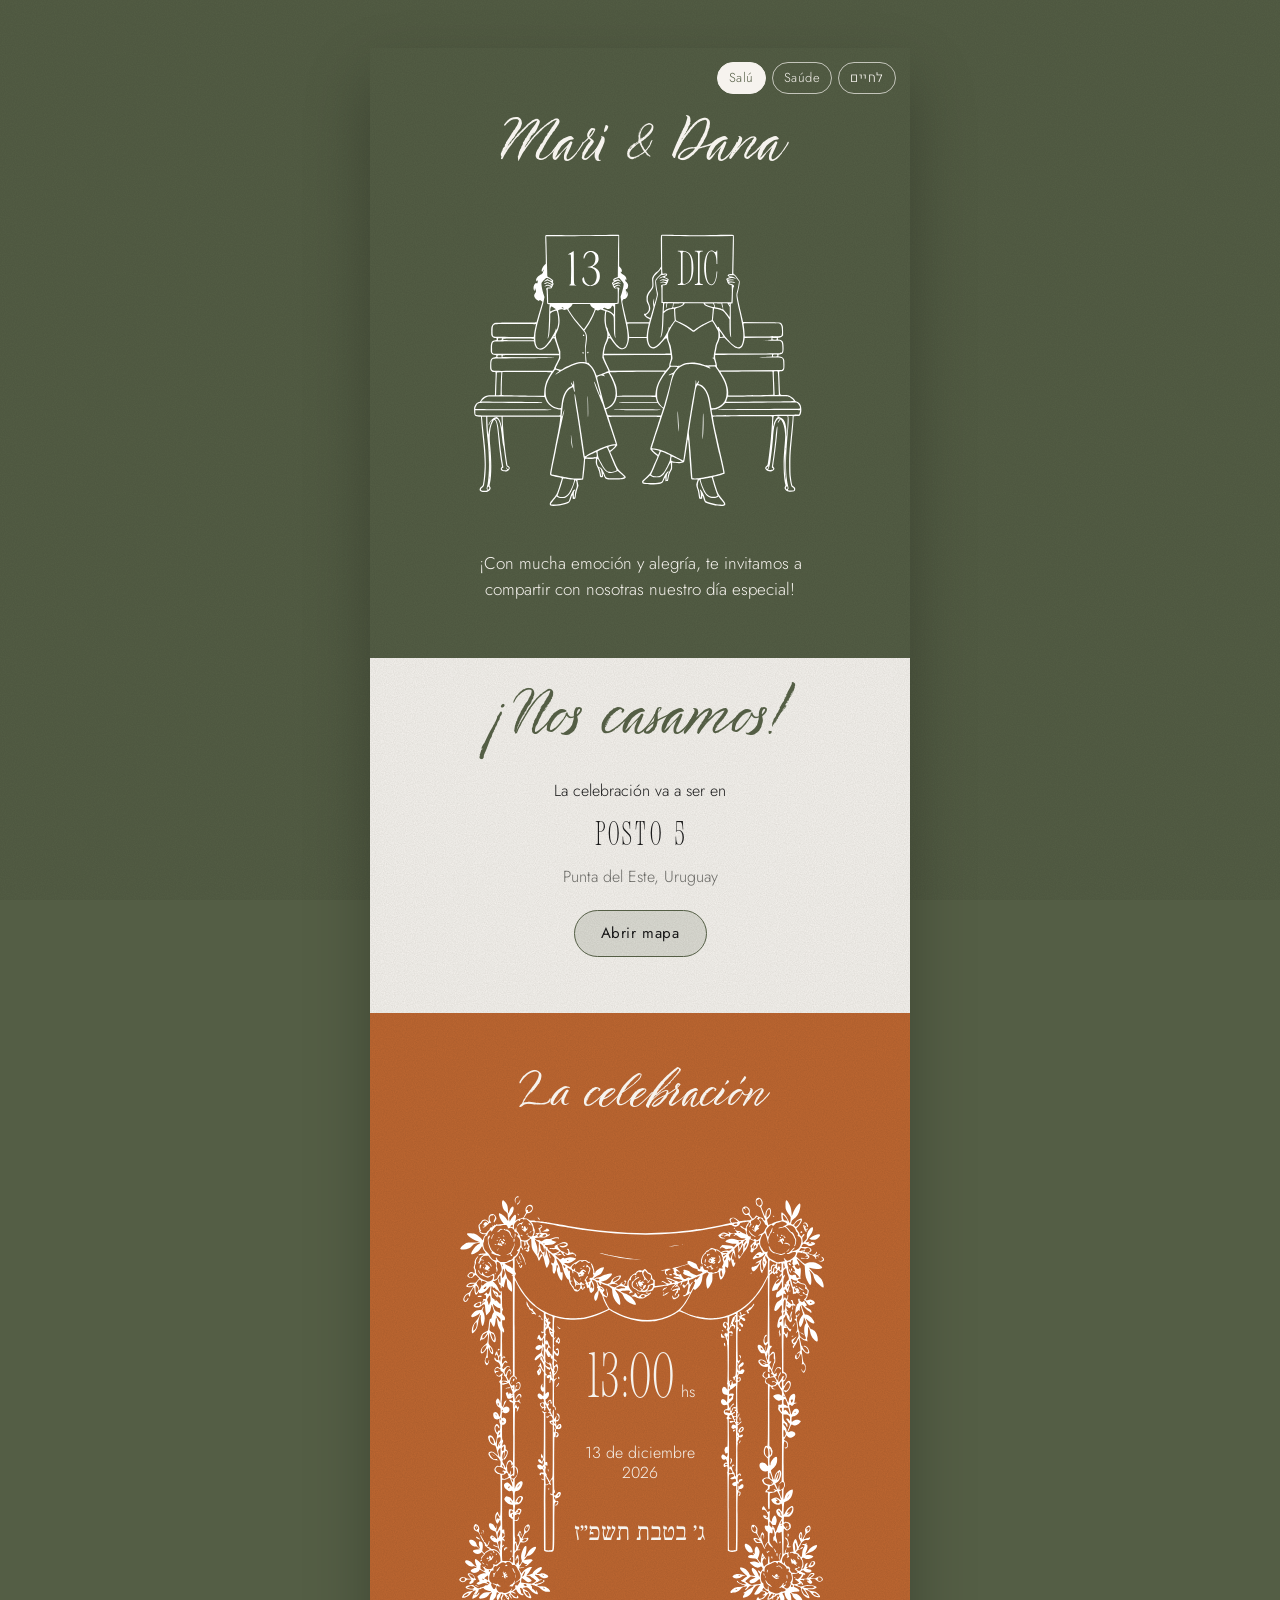
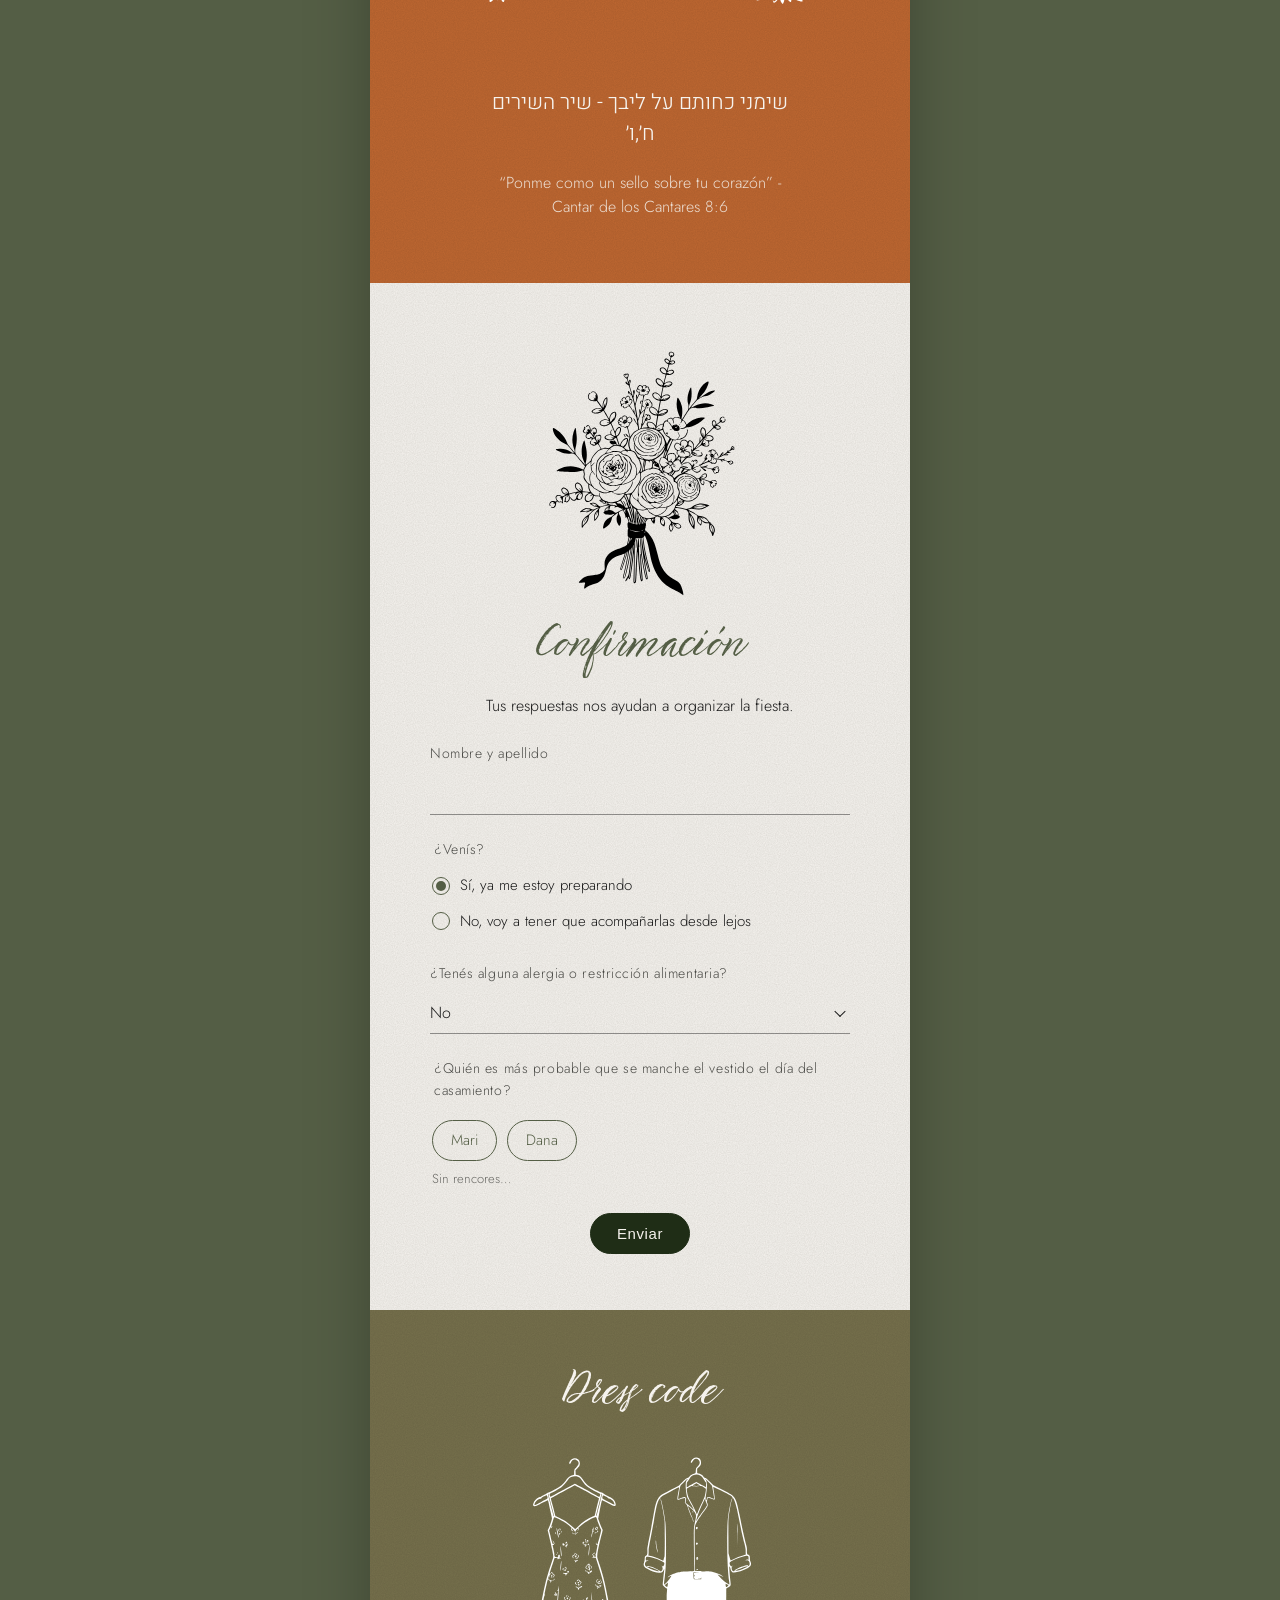
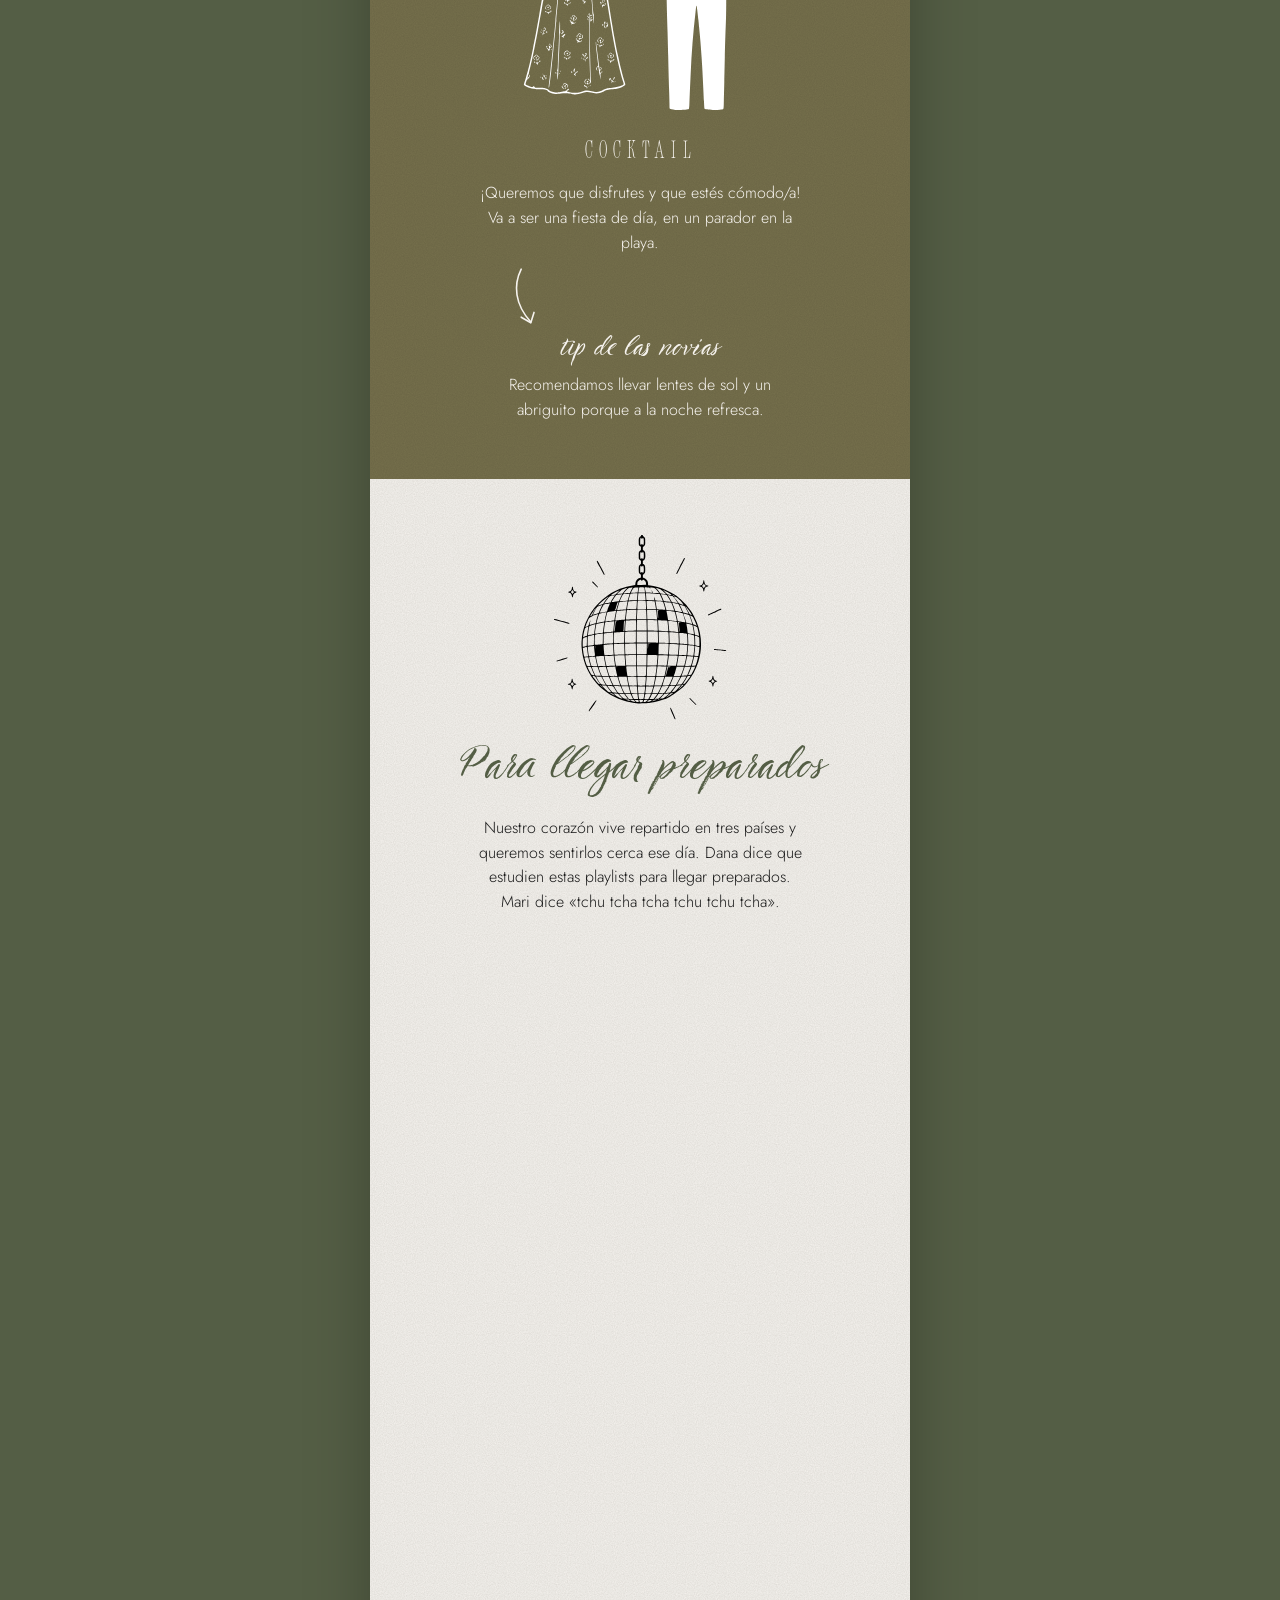
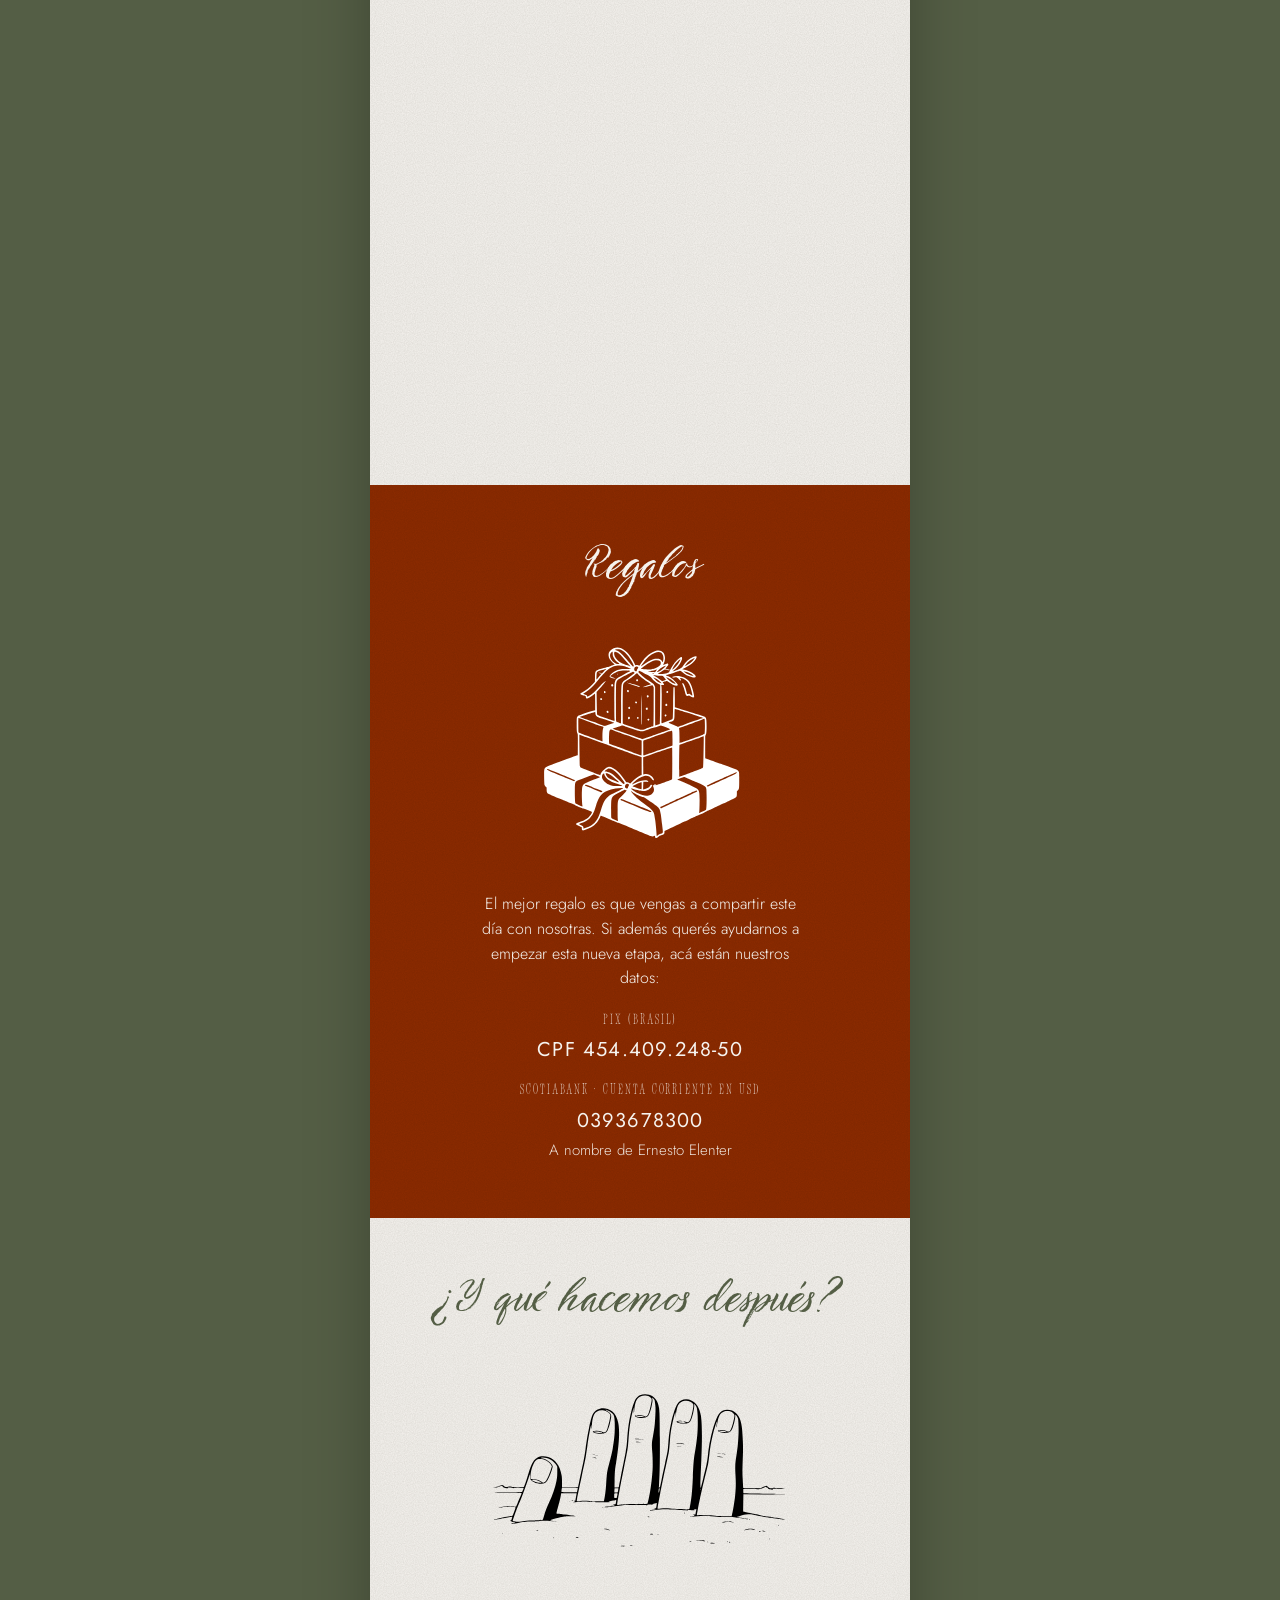
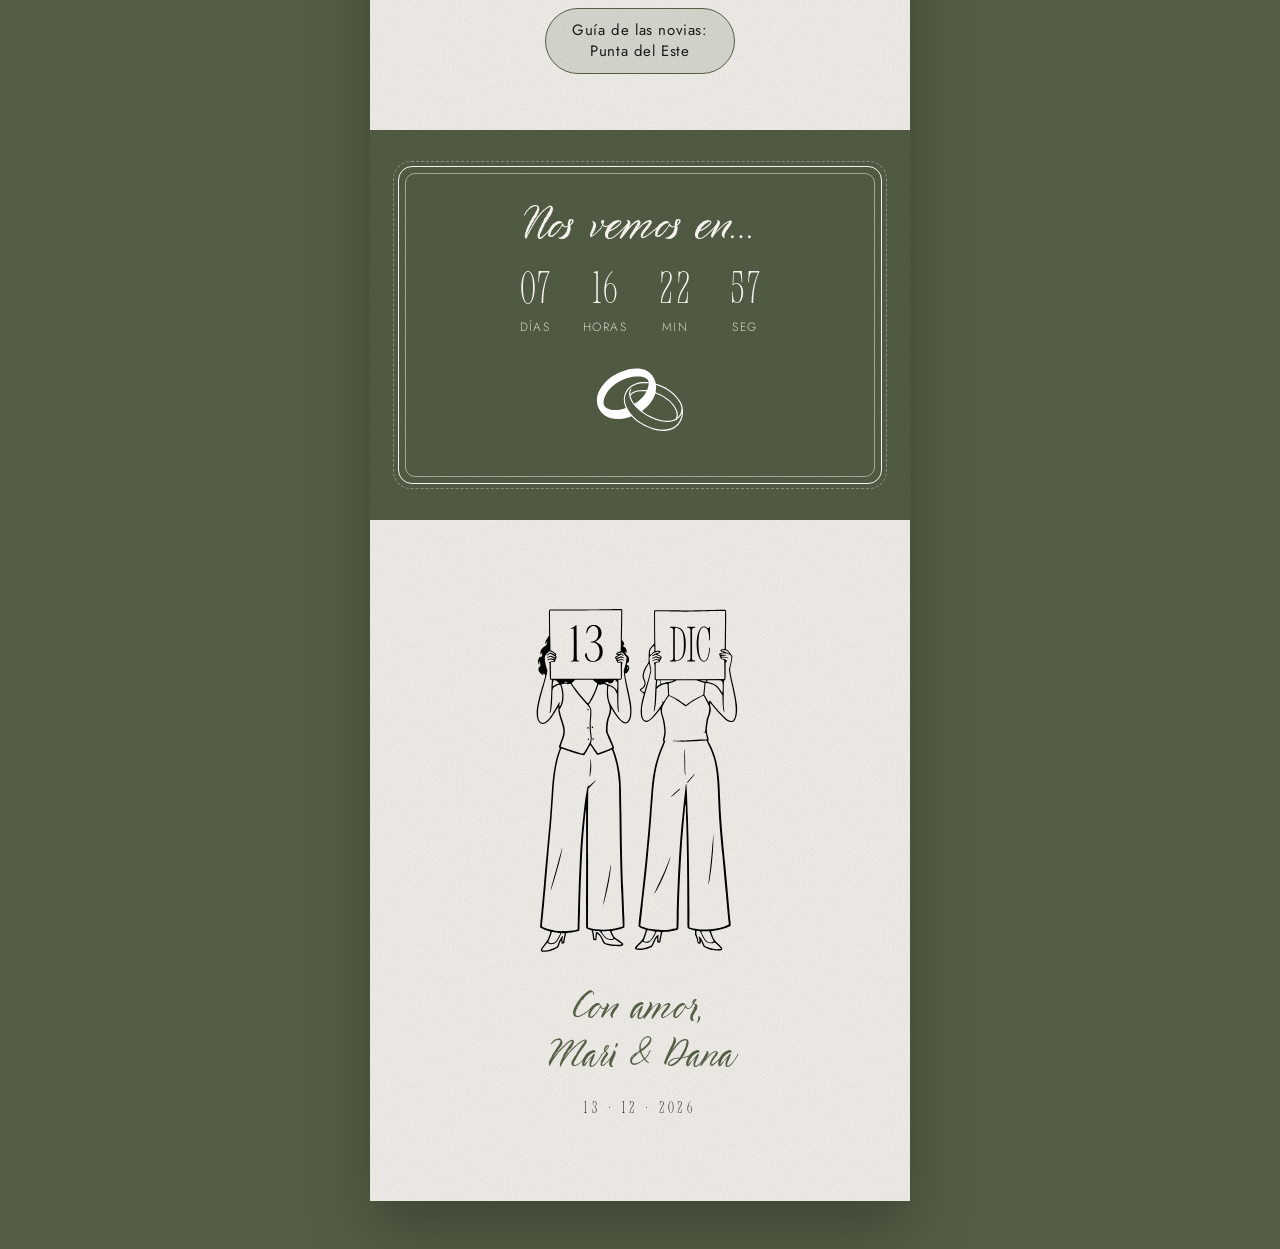
==== commit 6be1537f: "Regalos: Scotiabank en la cuenta en USD Co-Authored-By: Claude Fable 5.1 <noreply@anthropic.com>" ====
--- a/index.html
+++ b/index.html
@@ -196,7 +196,7 @@
         <span class="cuenta__valor">CPF 454.409.248-50</span>
       </p>
       <p class="cuenta">
-        <span class="cuenta__label" data-i18n="regalos_cuenta">Cuenta corriente en USD</span>
+        <span class="cuenta__label" data-i18n="regalos_cuenta">Scotiabank · Cuenta corriente en USD</span>
         <span class="cuenta__valor">0393678300</span>
         <span class="cuenta__nombre" data-i18n="regalos_titular">A nombre de Ernesto Elenter</span>
       </p>
@@ -235,7 +235,7 @@
 
 </main>
 
-<script src="js/i18n.js?v=20261026"></script>
+<script src="js/i18n.js?v=20261026b"></script>
 <script src="js/main.js?v=20261018c"></script>
 </body>
 </html>
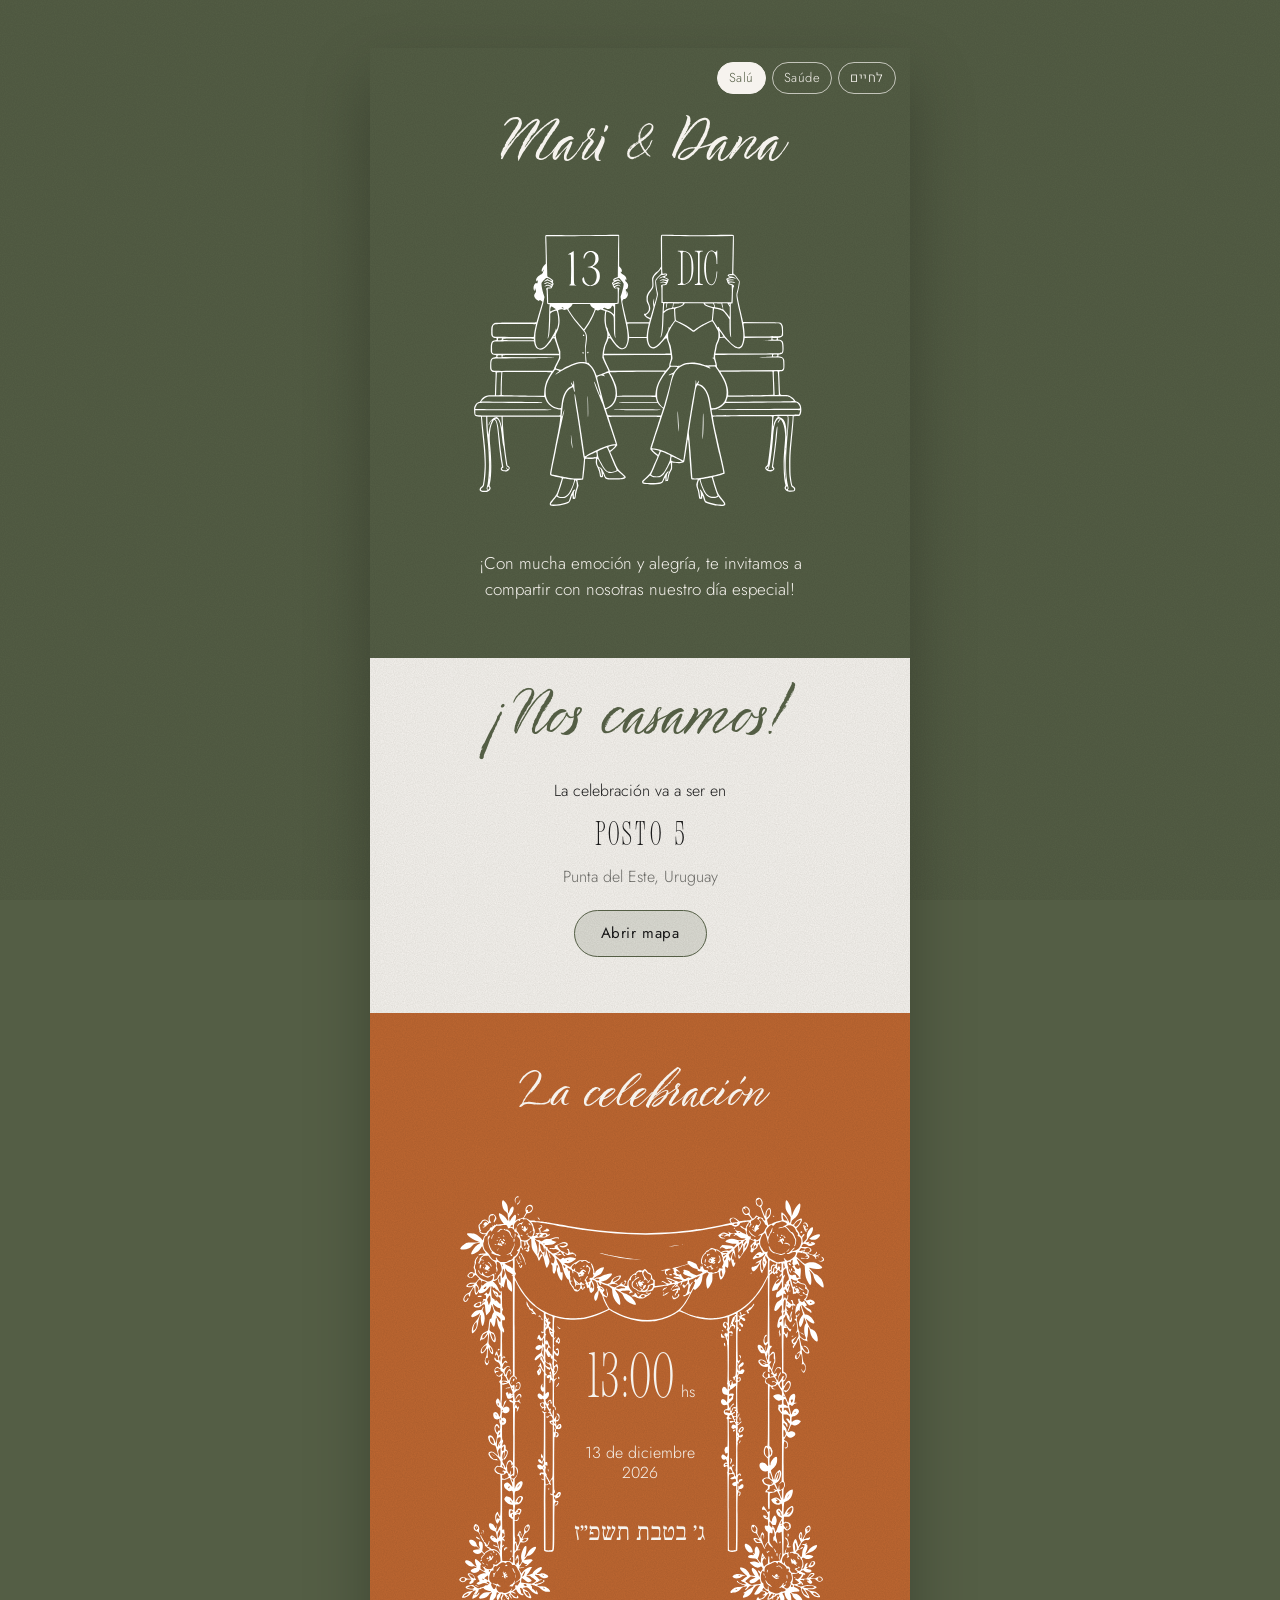
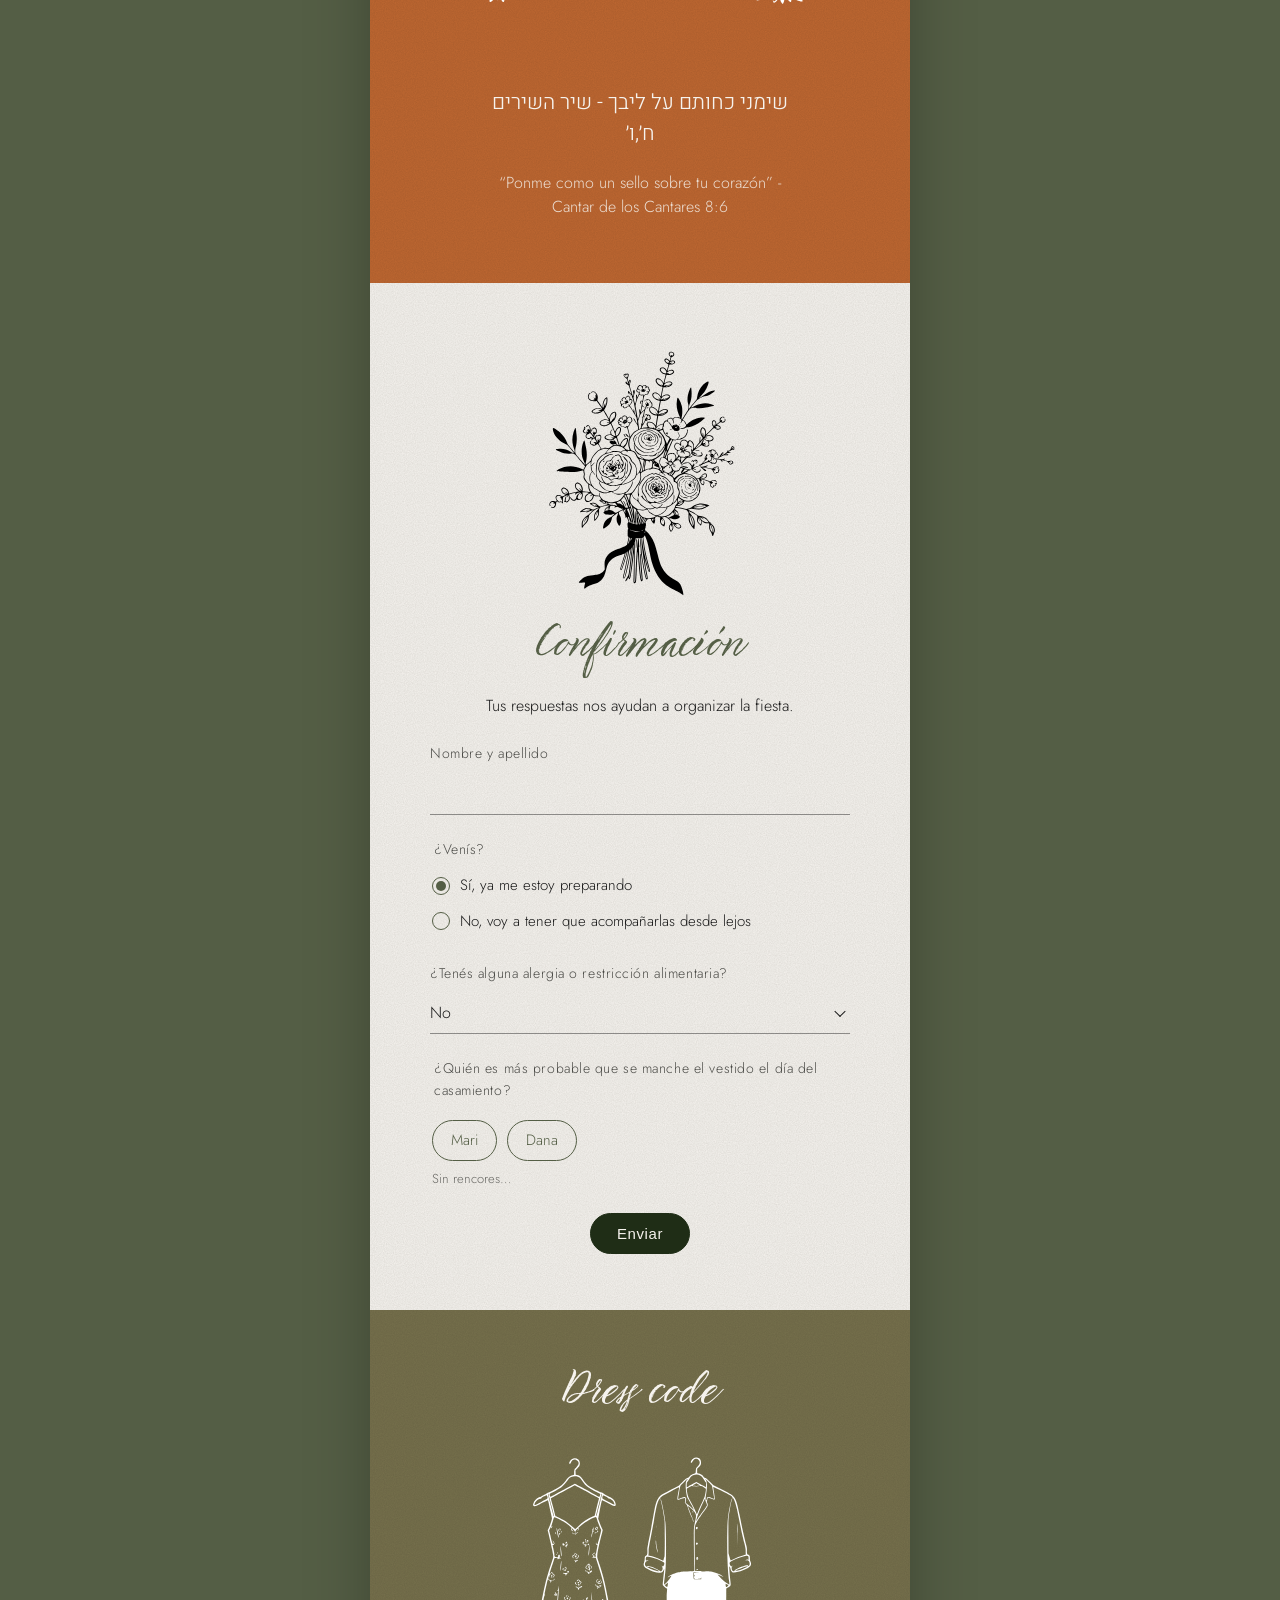
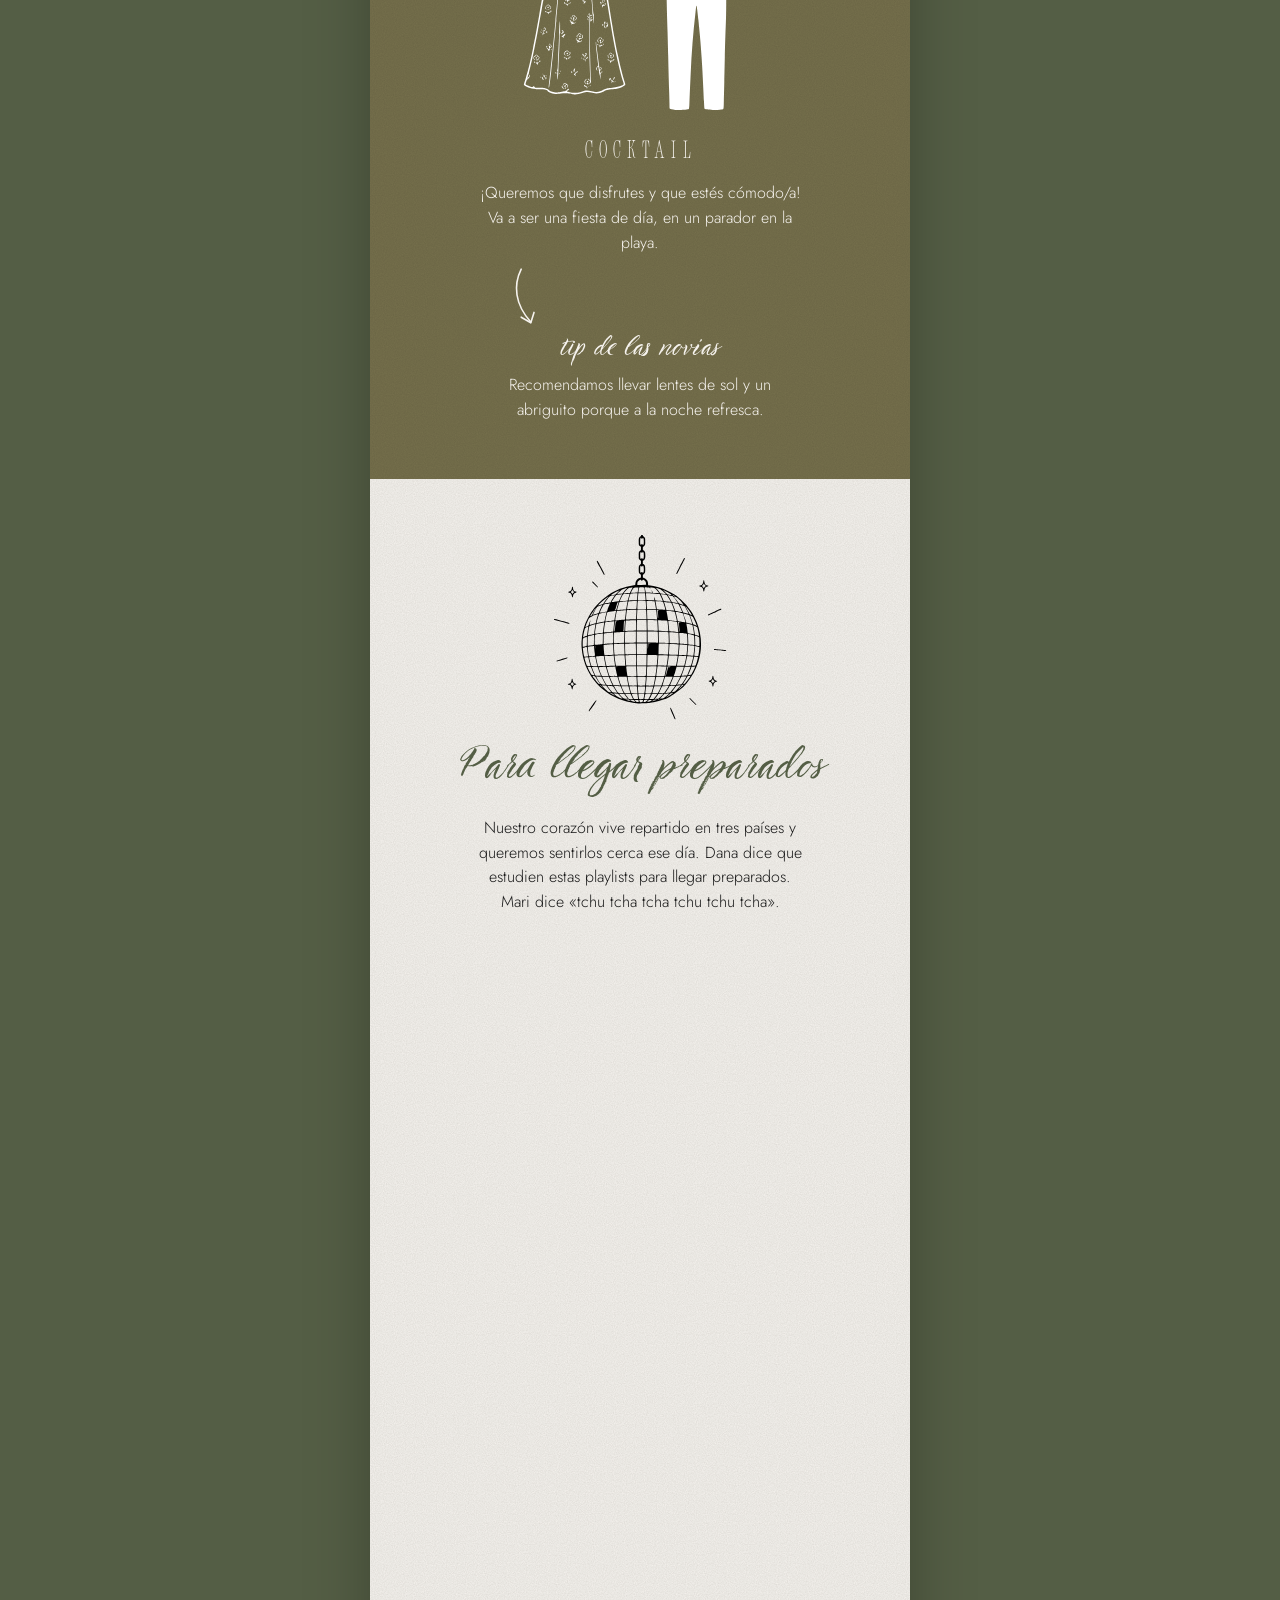
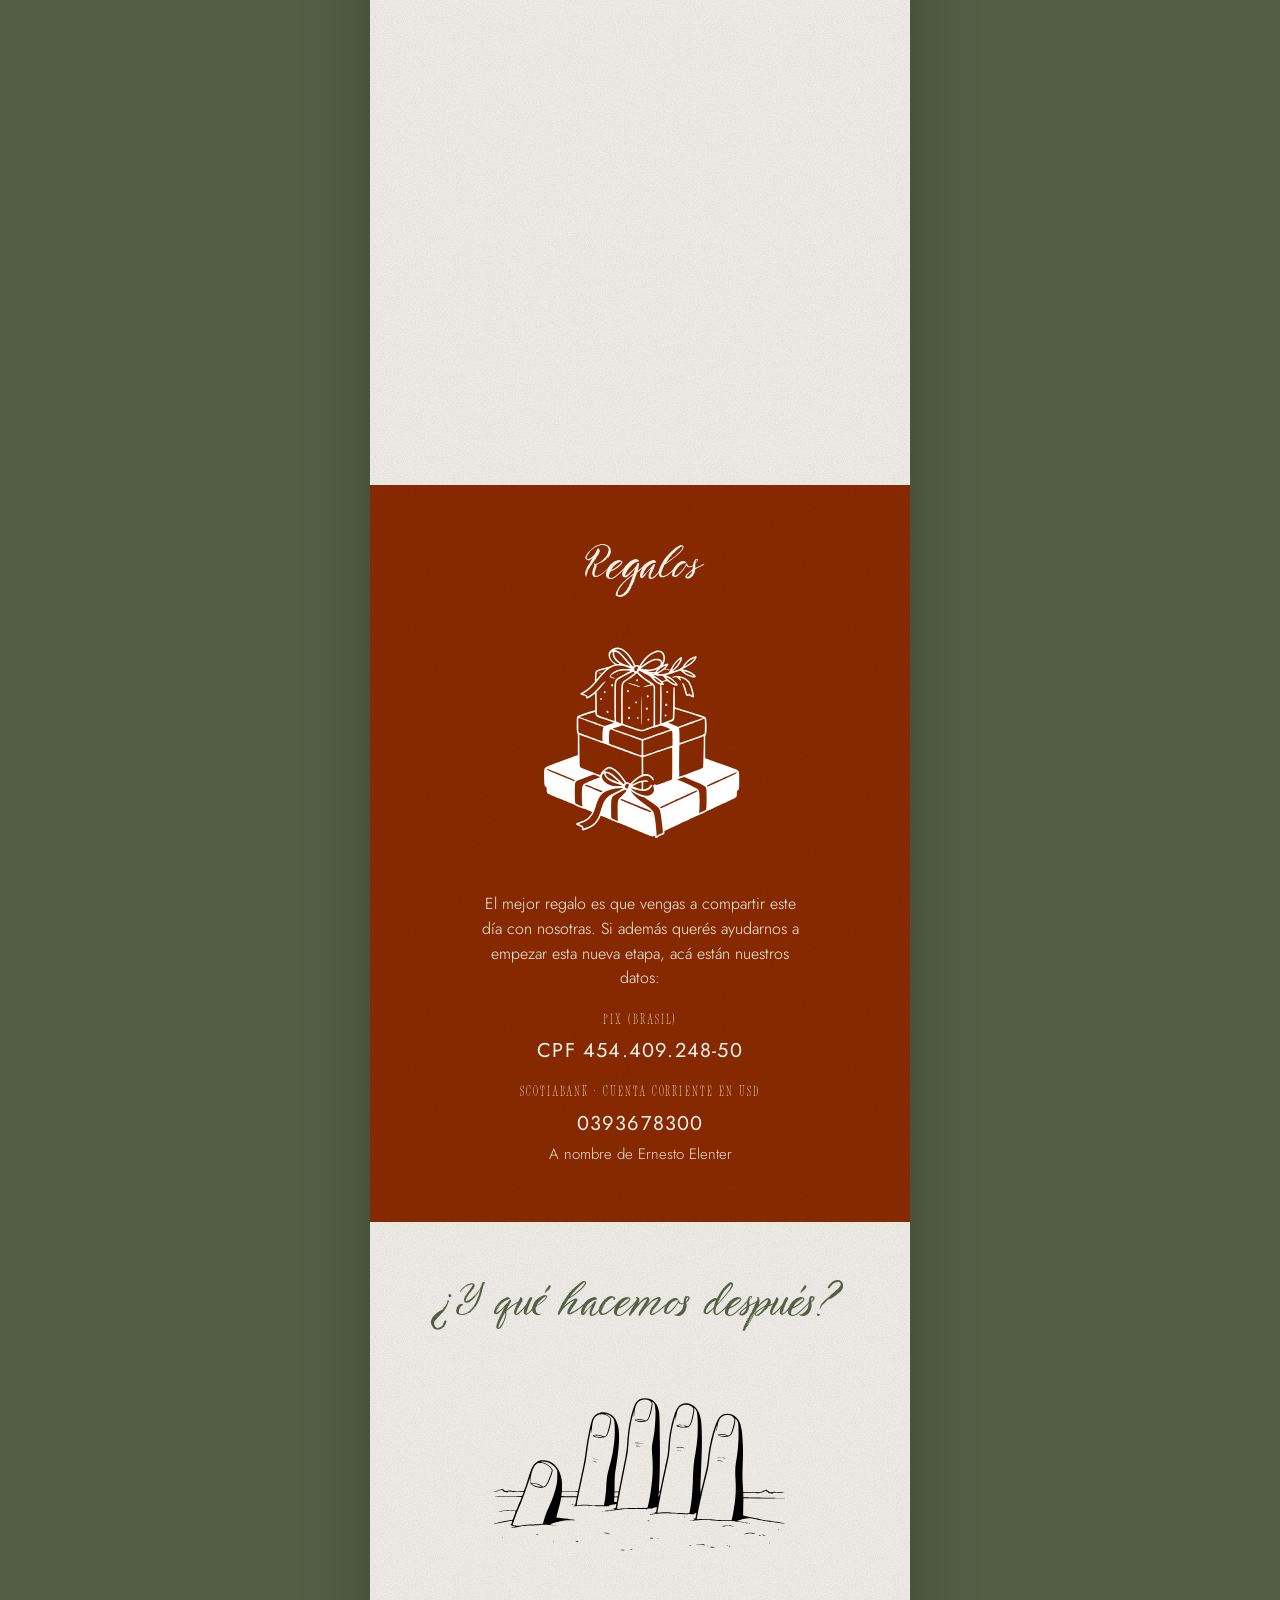
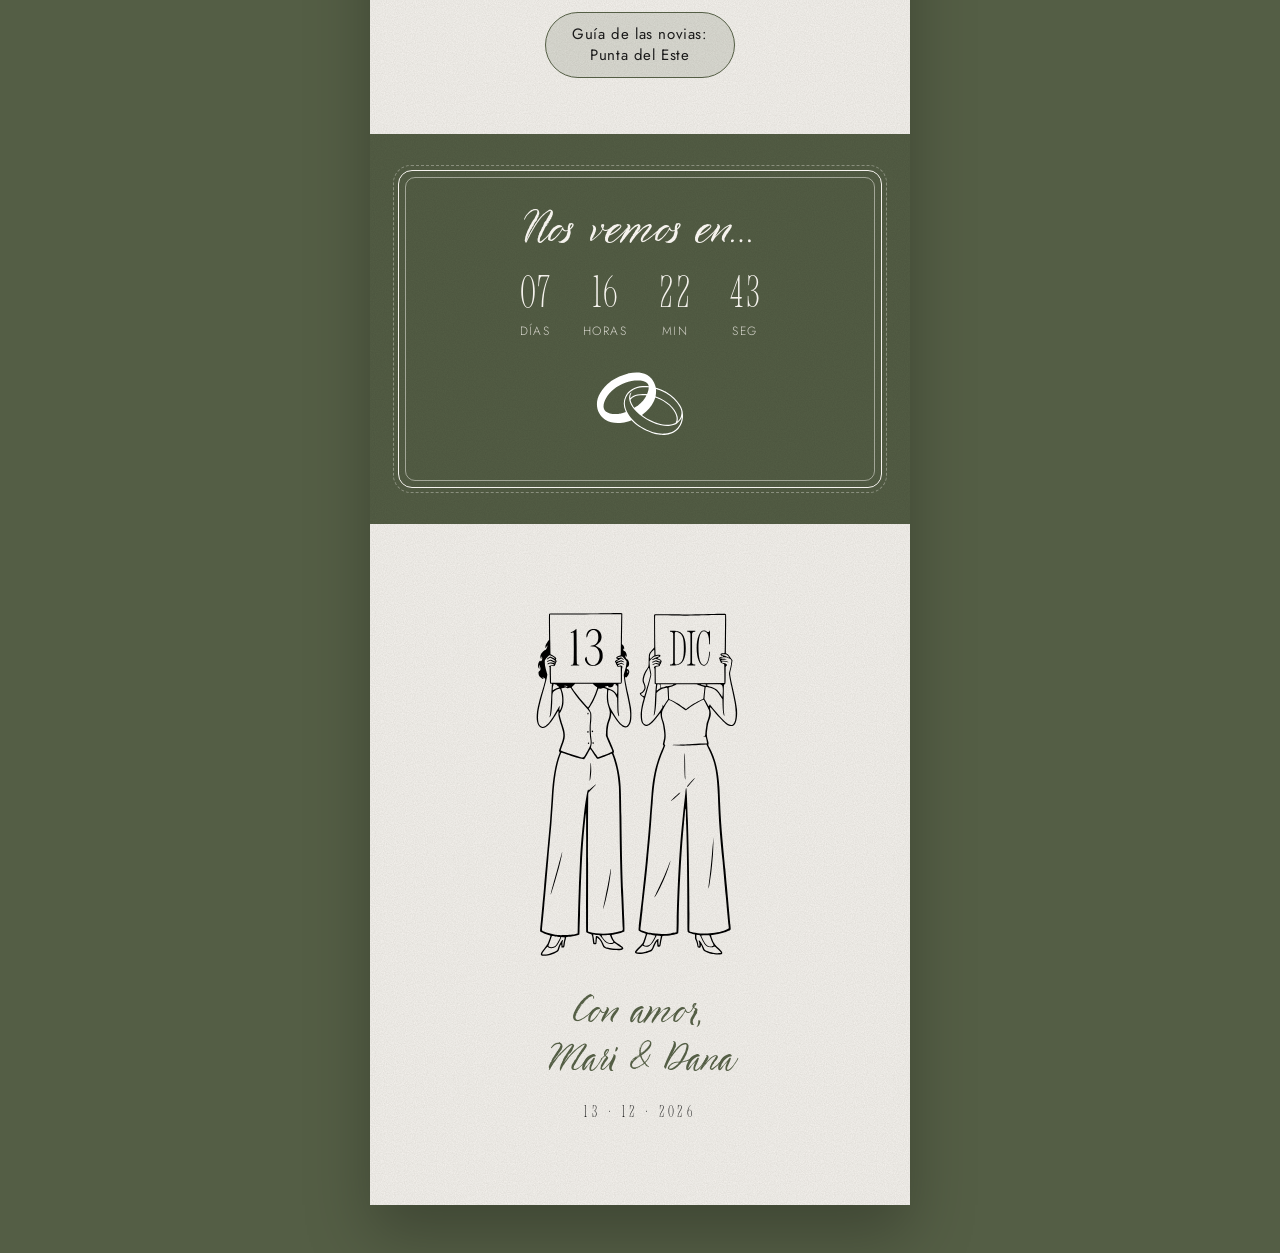
==== commit 0ff5c2a1: "Regalos: números sin autolink de teléfono y con copiar al tocar Co-Authored-By: Claude Fable 5.1 <no" ====
--- a/index.html
+++ b/index.html
@@ -3,6 +3,7 @@
 <head>
 <meta charset="utf-8">
 <meta name="viewport" content="width=device-width, initial-scale=1">
+<meta name="format-detection" content="telephone=no">
 <title>Mari & Dana · 13.12.26</title>
 <meta name="description" content="Nos casamos. 13 de diciembre de 2026, Punta del Este, Uruguay.">
 <meta property="og:type" content="website">
@@ -24,7 +25,7 @@
 <link rel="preconnect" href="https://fonts.googleapis.com">
 <link rel="preconnect" href="https://fonts.gstatic.com" crossorigin>
 <link href="https://fonts.googleapis.com/css2?family=Italiana&family=Pinyon+Script&family=Jost:wght@300;400;500&family=Heebo:wght@300;400;500&family=Frank+Ruhl+Libre:wght@300;400&display=swap" rel="stylesheet">
-<link rel="stylesheet" href="css/style.css?v=20261026">
+<link rel="stylesheet" href="css/style.css?v=20261026c">
 </head>
 <body>
 
@@ -193,11 +194,11 @@
     <div class="cuentas">
       <p class="cuenta">
         <span class="cuenta__label" data-i18n="regalos_pix">PIX (Brasil)</span>
-        <span class="cuenta__valor">CPF 454.409.248-50</span>
+        <button type="button" class="cuenta__valor" data-copiar="454.409.248-50">CPF 454.409.248-50</button>
       </p>
       <p class="cuenta">
         <span class="cuenta__label" data-i18n="regalos_cuenta">Scotiabank · Cuenta corriente en USD</span>
-        <span class="cuenta__valor">0393678300</span>
+        <button type="button" class="cuenta__valor" data-copiar="0393678300">0393678300</button>
         <span class="cuenta__nombre" data-i18n="regalos_titular">A nombre de Ernesto Elenter</span>
       </p>
     </div>
@@ -235,7 +236,7 @@
 
 </main>
 
-<script src="js/i18n.js?v=20261026b"></script>
-<script src="js/main.js?v=20261018c"></script>
+<script src="js/i18n.js?v=20261026c"></script>
+<script src="js/main.js?v=20261026b"></script>
 </body>
 </html>
--- a/css/style.css
+++ b/css/style.css
@@ -460,6 +460,12 @@
 .cuentas { display: grid; gap: 16px; margin: 20px auto 0; max-width: 34ch; }
 .cuenta { margin: 0; display: flex; flex-direction: column; align-items: center; gap: 3px; }
 .cuenta__label { font-family: var(--display); font-size: 13px; letter-spacing: .16em; text-transform: uppercase; opacity: .85; }
-.cuenta__valor { font-family: var(--body); font-weight: 400; font-size: 20px; letter-spacing: .06em; user-select: all; }
+.cuenta__valor {
+  font-family: var(--body); font-weight: 400; font-size: 20px; letter-spacing: .06em;
+  color: inherit; background: none; border: 0; padding: 2px 6px; cursor: pointer;
+  text-decoration: none; -webkit-tap-highlight-color: transparent; user-select: none;
+}
+.cuenta__valor.is-copiado { opacity: .85; letter-spacing: .02em; }
+a[href^="tel"], .cuenta a { color: inherit; text-decoration: none; }
 .cuenta__nombre { font-family: var(--body); font-weight: 300; font-size: 15px; opacity: .9; }
 [data-lang="he"] .cuenta__label { font-family: Heebo, var(--body); letter-spacing: .02em; font-size: 14px; }
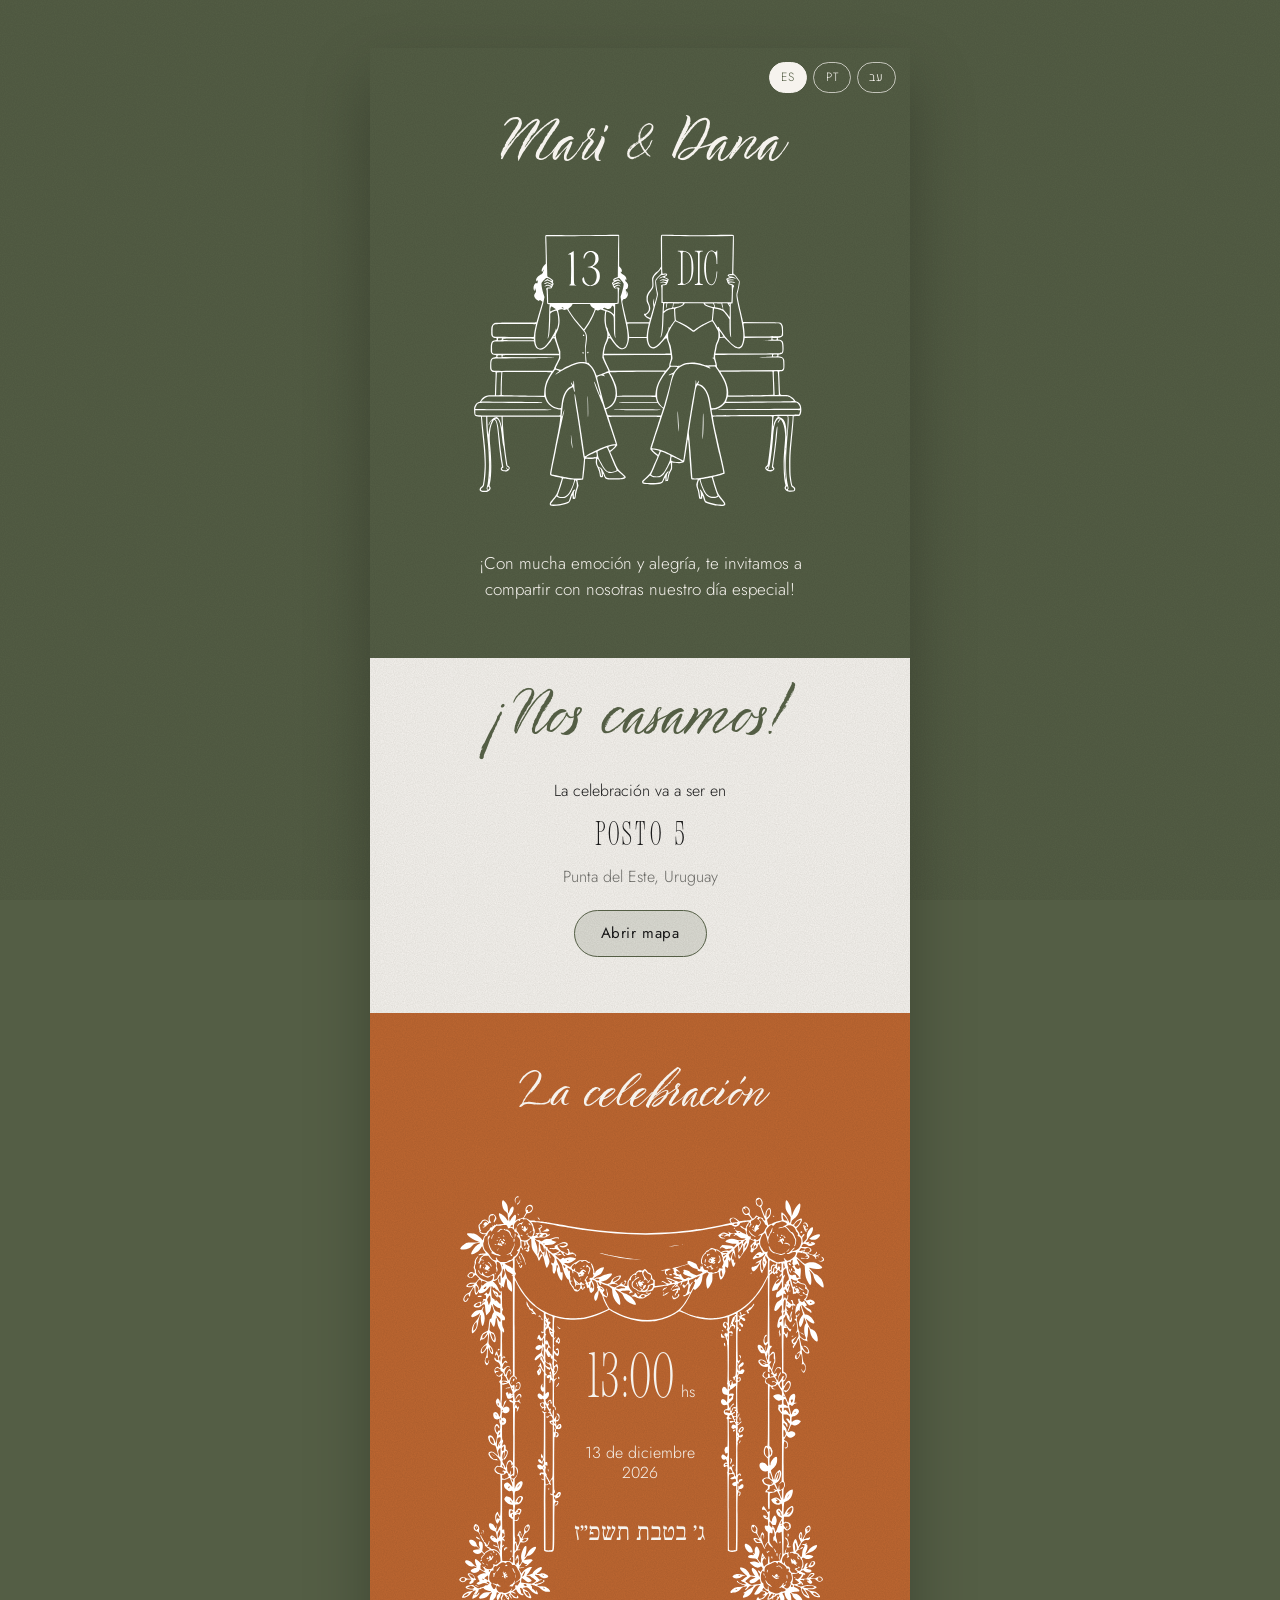
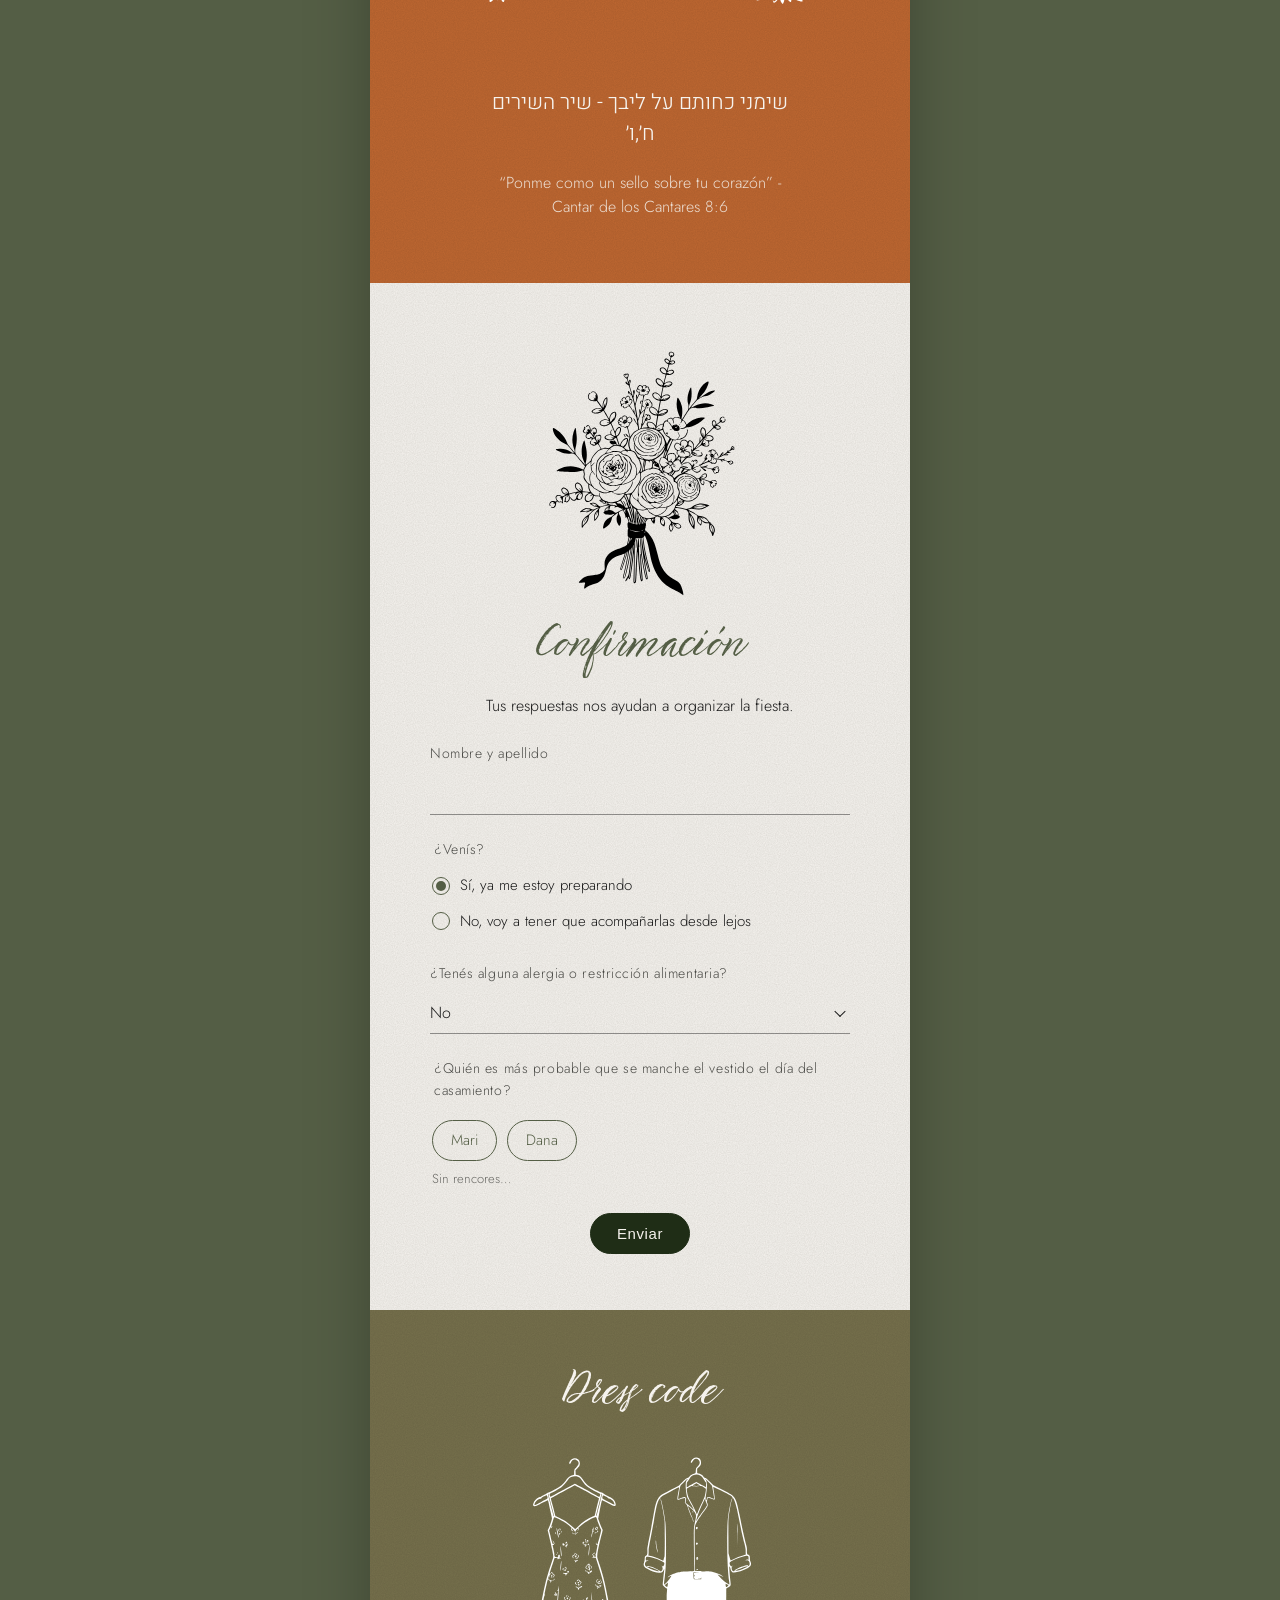
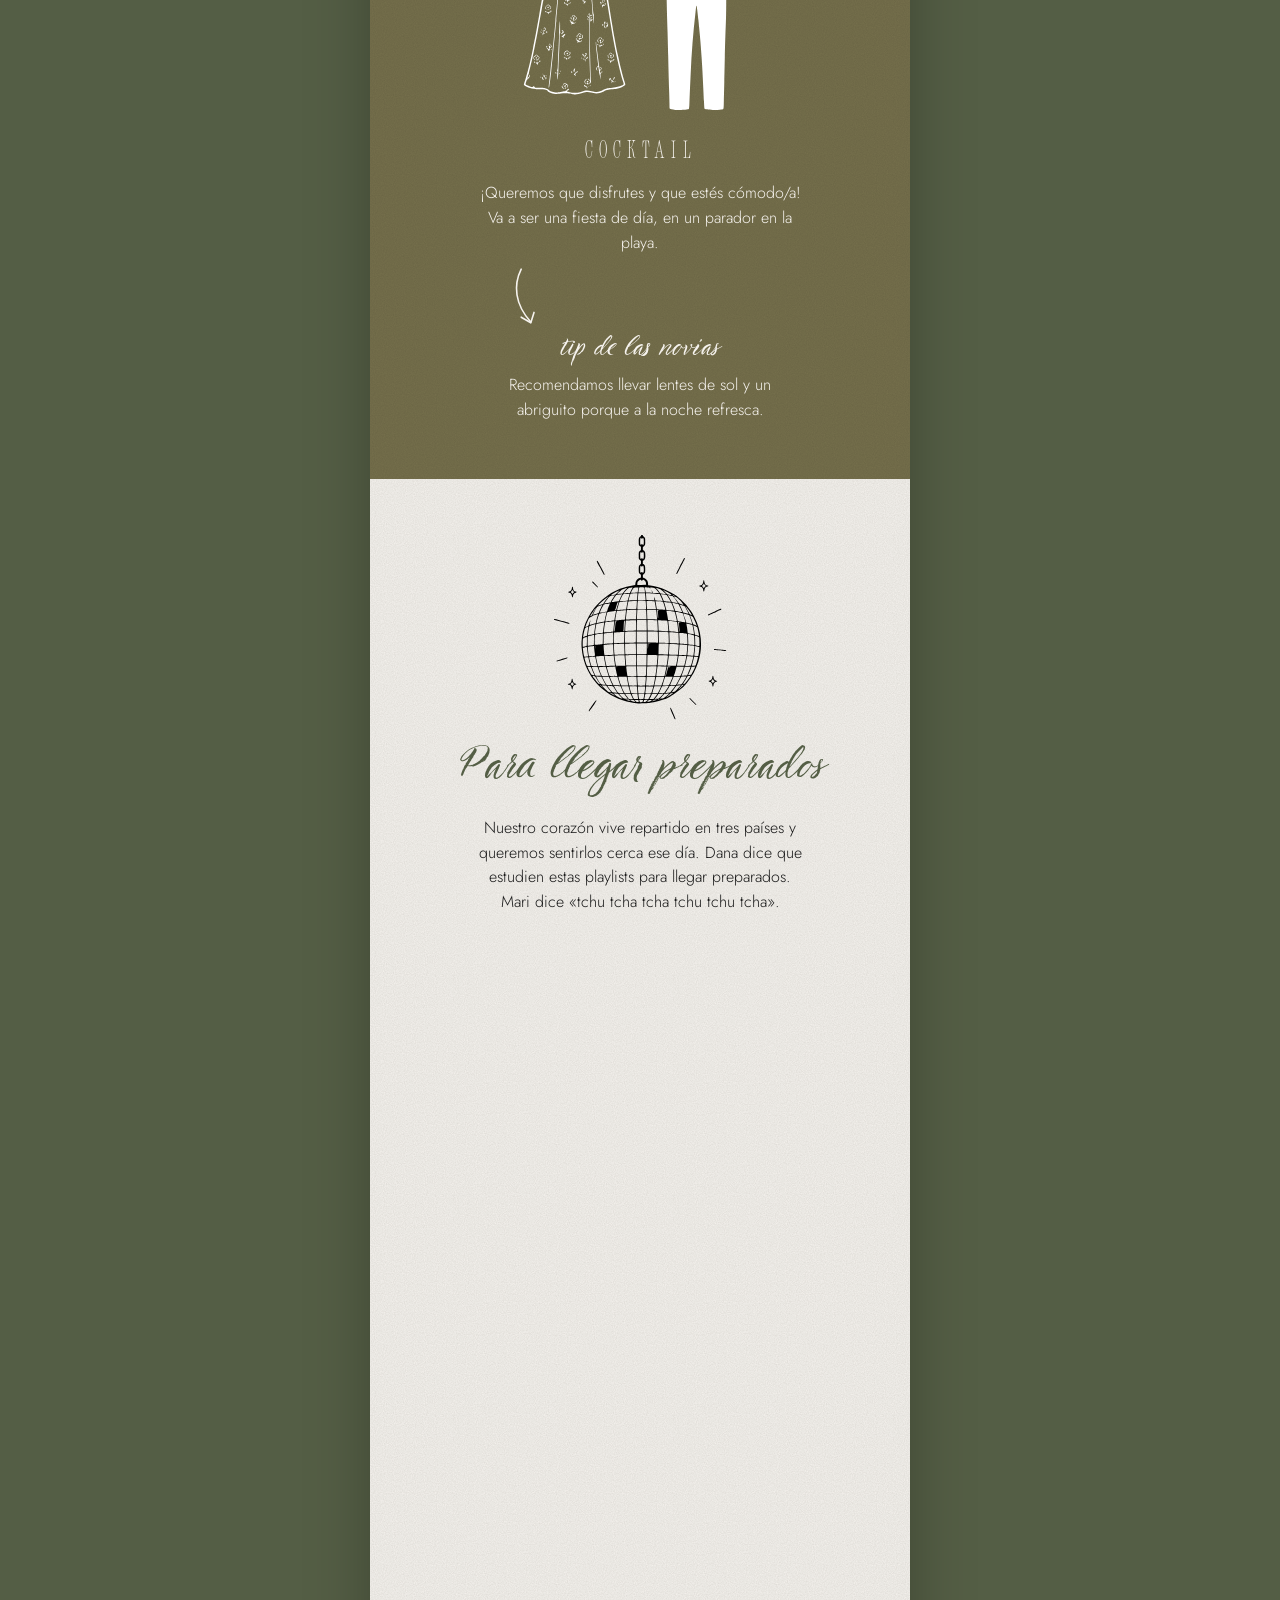
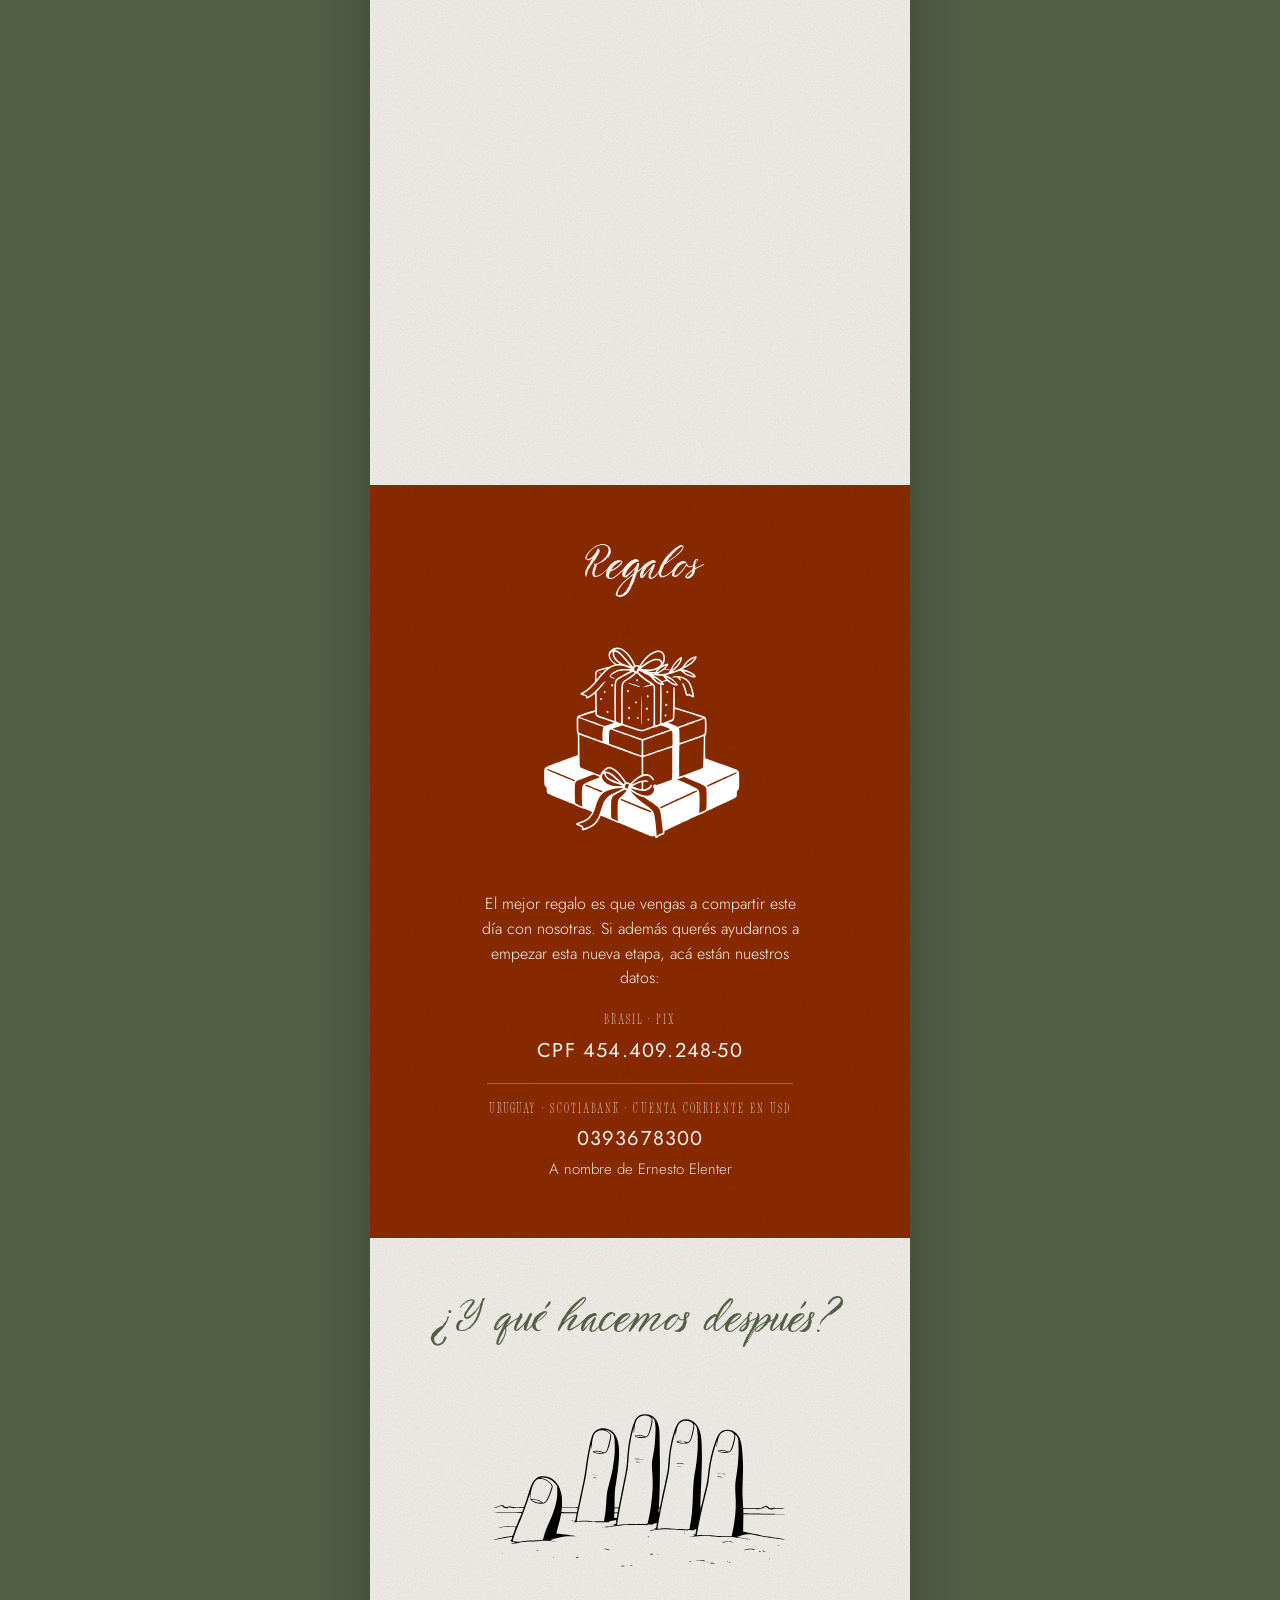
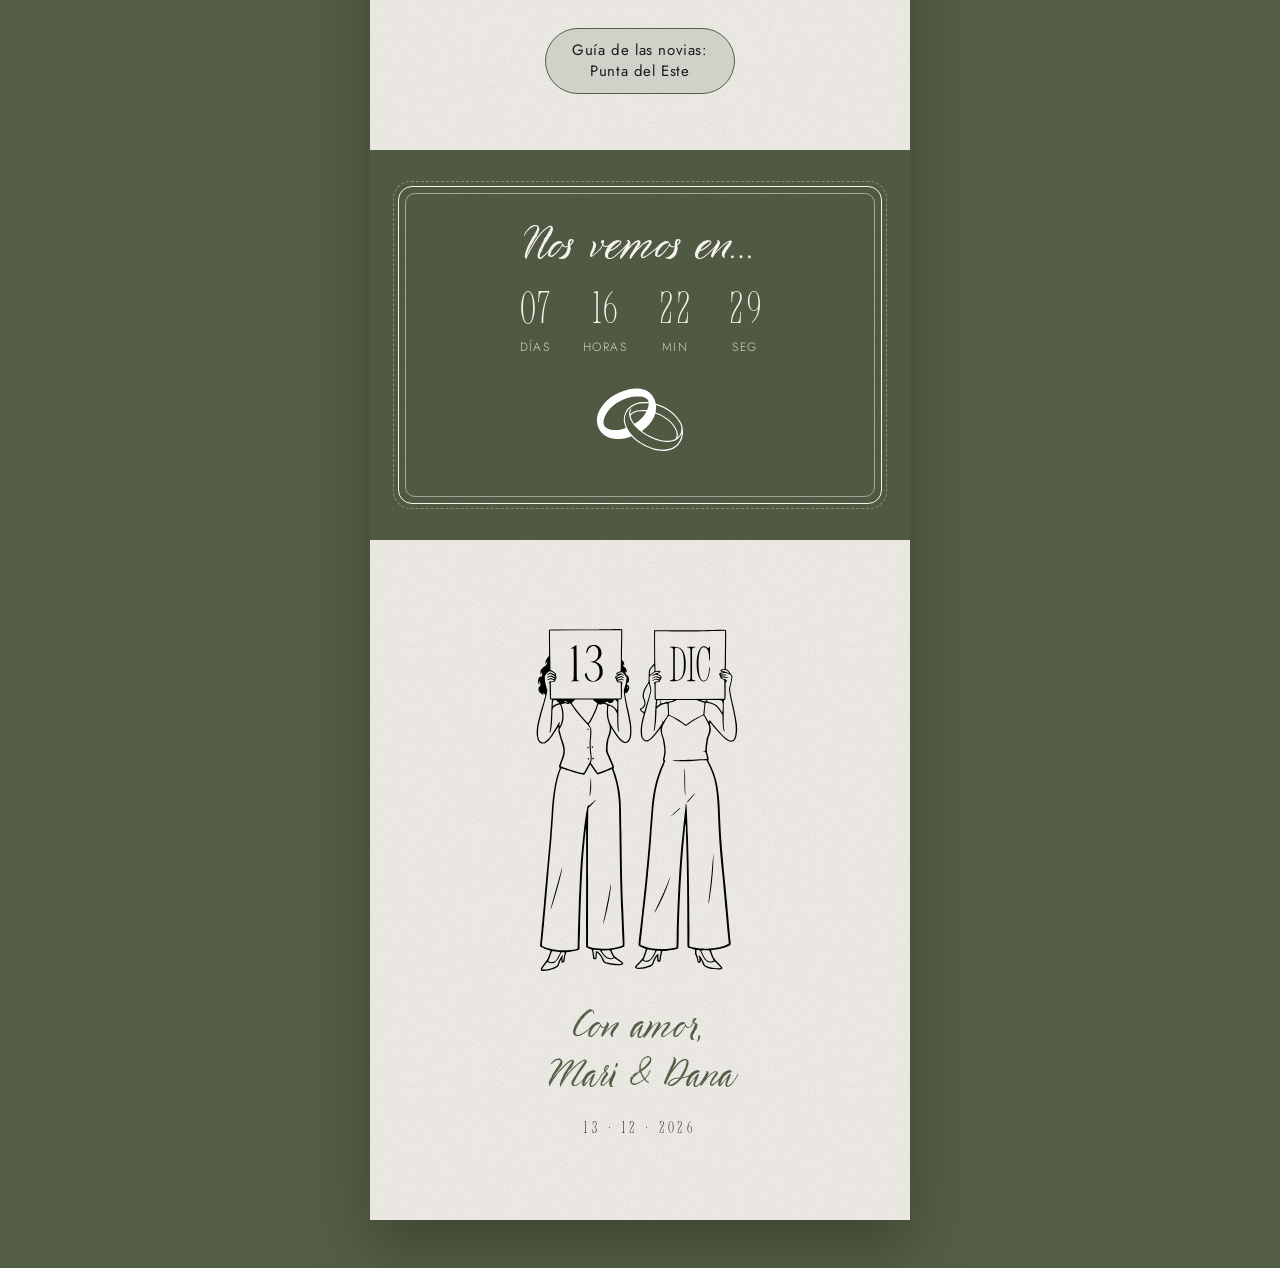
==== commit 1902e613: "Idiomas ES/PT/עב; cuentas separadas y marcadas por país (Brasil · PIX, Uruguay · Scotiabank) Co-Auth" ====
--- a/index.html
+++ b/index.html
@@ -25,7 +25,7 @@
 <link rel="preconnect" href="https://fonts.googleapis.com">
 <link rel="preconnect" href="https://fonts.gstatic.com" crossorigin>
 <link href="https://fonts.googleapis.com/css2?family=Italiana&family=Pinyon+Script&family=Jost:wght@300;400;500&family=Heebo:wght@300;400;500&family=Frank+Ruhl+Libre:wght@300;400&display=swap" rel="stylesheet">
-<link rel="stylesheet" href="css/style.css?v=20261026c">
+<link rel="stylesheet" href="css/style.css?v=20261027">
 </head>
 <body>
 
@@ -33,9 +33,9 @@
 
   <!-- IDIOMAS -->
   <nav class="idiomas" aria-label="Idioma">
-    <button type="button" data-lang="es" lang="es">Salú</button>
-    <button type="button" data-lang="pt" lang="pt-BR">Saúde</button>
-    <button type="button" data-lang="he" lang="he">לחיים</button>
+    <button type="button" data-lang="es" lang="es">ES</button>
+    <button type="button" data-lang="pt" lang="pt-BR">PT</button>
+    <button type="button" data-lang="he" lang="he">עב</button>
   </nav>
 
   <!-- HERO -->
@@ -193,11 +193,11 @@
     <p class="body" data-i18n="regalos_texto">El mejor regalo es que vengas a compartir este día con nosotras. Si además querés ayudarnos a empezar esta nueva etapa, acá están nuestros datos:</p>
     <div class="cuentas">
       <p class="cuenta">
-        <span class="cuenta__label" data-i18n="regalos_pix">PIX (Brasil)</span>
+        <span class="cuenta__label" data-i18n="regalos_pix">Brasil · PIX</span>
         <button type="button" class="cuenta__valor" data-copiar="454.409.248-50">CPF 454.409.248-50</button>
       </p>
       <p class="cuenta">
-        <span class="cuenta__label" data-i18n="regalos_cuenta">Scotiabank · Cuenta corriente en USD</span>
+        <span class="cuenta__label" data-i18n="regalos_cuenta">Uruguay · Scotiabank · Cuenta corriente en USD</span>
         <button type="button" class="cuenta__valor" data-copiar="0393678300">0393678300</button>
         <span class="cuenta__nombre" data-i18n="regalos_titular">A nombre de Ernesto Elenter</span>
       </p>
@@ -236,7 +236,7 @@
 
 </main>
 
-<script src="js/i18n.js?v=20261026c"></script>
+<script src="js/i18n.js?v=20261027"></script>
 <script src="js/main.js?v=20261026b"></script>
 </body>
 </html>
--- a/css/style.css
+++ b/css/style.css
@@ -457,9 +457,10 @@
 [data-lang="he"] .jupa__lista .jupa__fecha { font-family: Heebo, var(--body); }
 
 /* datos de las cuentas en Regalos */
-.cuentas { display: grid; gap: 16px; margin: 20px auto 0; max-width: 34ch; }
+.cuentas { display: grid; gap: 0; margin: 20px auto 0; max-width: 34ch; }
+.cuenta + .cuenta { border-top: 1px solid rgba(246,243,238,.3); margin-top: 16px; padding-top: 16px; }
 .cuenta { margin: 0; display: flex; flex-direction: column; align-items: center; gap: 3px; }
-.cuenta__label { font-family: var(--display); font-size: 13px; letter-spacing: .16em; text-transform: uppercase; opacity: .85; }
+.cuenta__label { font-family: var(--display); font-size: 13px; letter-spacing: .16em; text-transform: uppercase; opacity: .85; line-height: 1.5; }
 .cuenta__valor {
   font-family: var(--body); font-weight: 400; font-size: 20px; letter-spacing: .06em;
   color: inherit; background: none; border: 0; padding: 2px 6px; cursor: pointer;
@@ -469,3 +470,4 @@
 a[href^="tel"], .cuenta a { color: inherit; text-decoration: none; }
 .cuenta__nombre { font-family: var(--body); font-weight: 300; font-size: 15px; opacity: .9; }
 [data-lang="he"] .cuenta__label { font-family: Heebo, var(--body); letter-spacing: .02em; font-size: 14px; }
+.idiomas button { min-width: 38px; letter-spacing: .08em; font-size: 12px; }
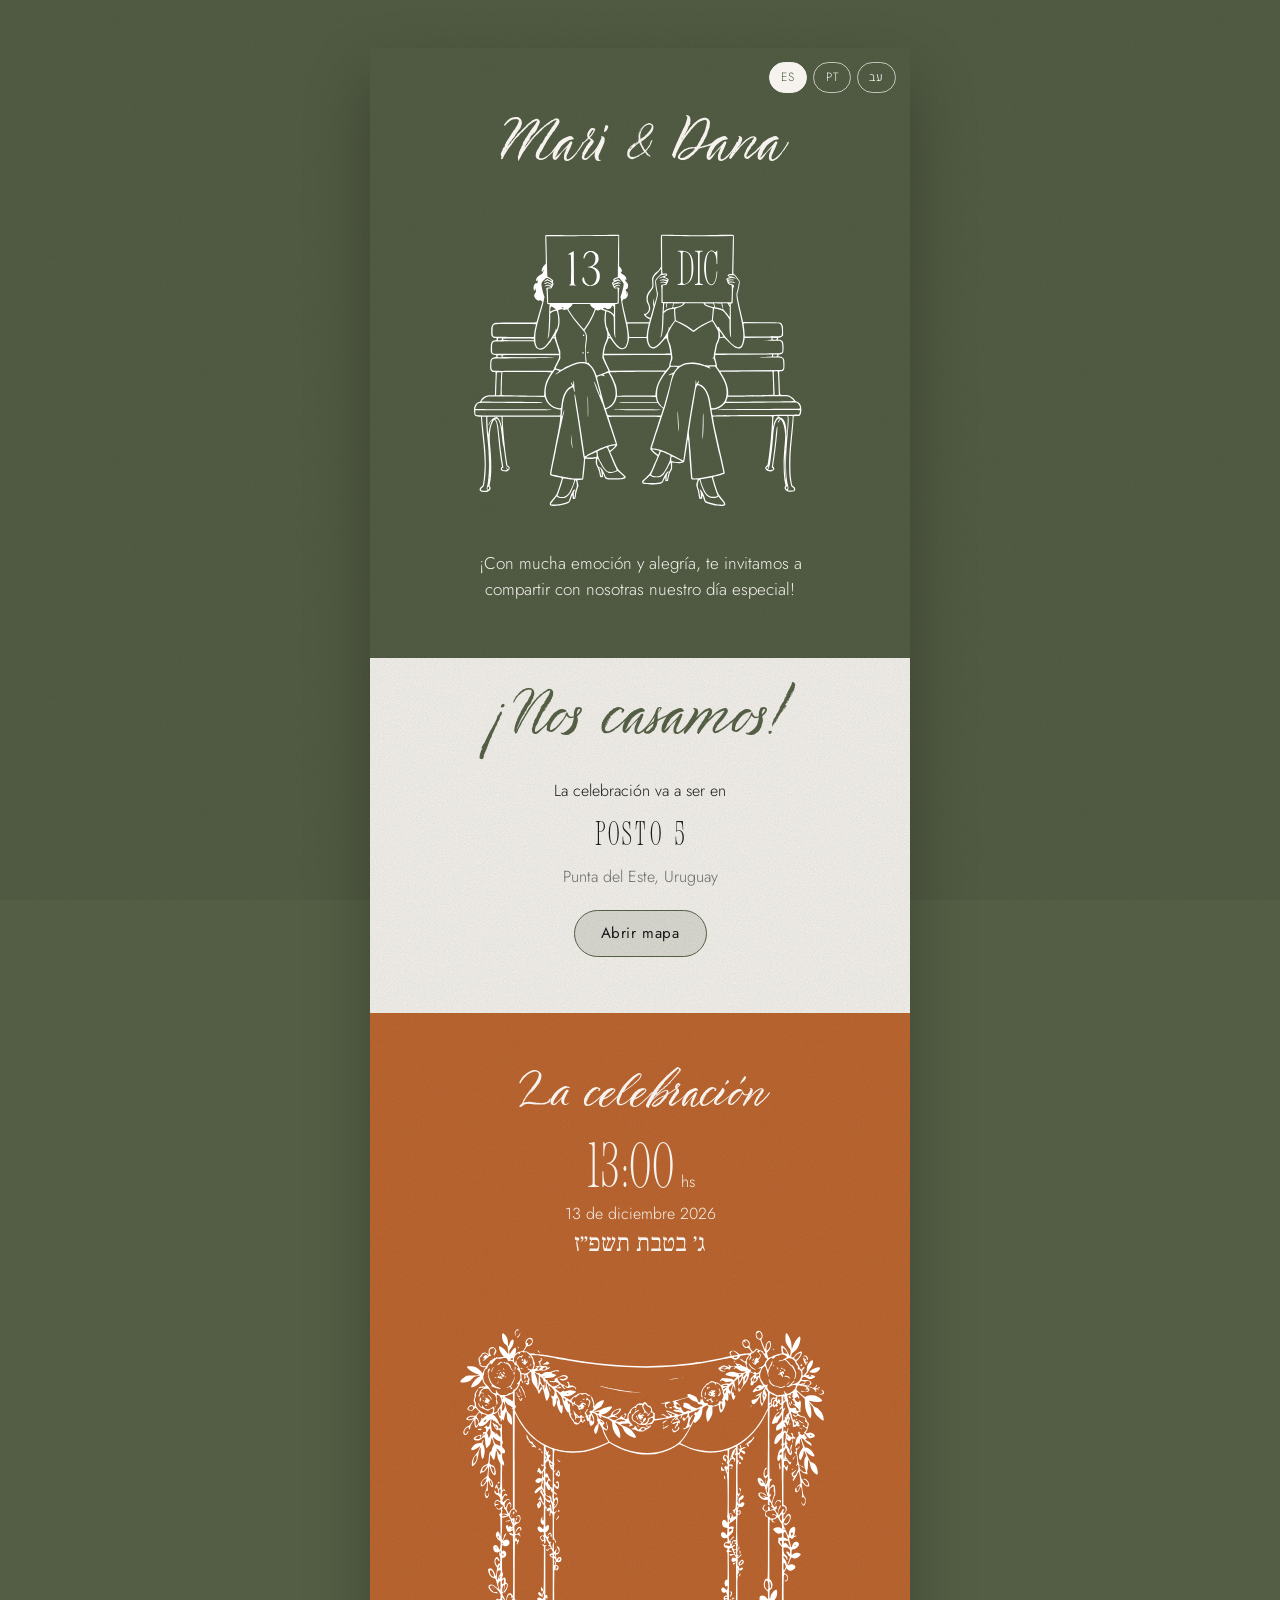
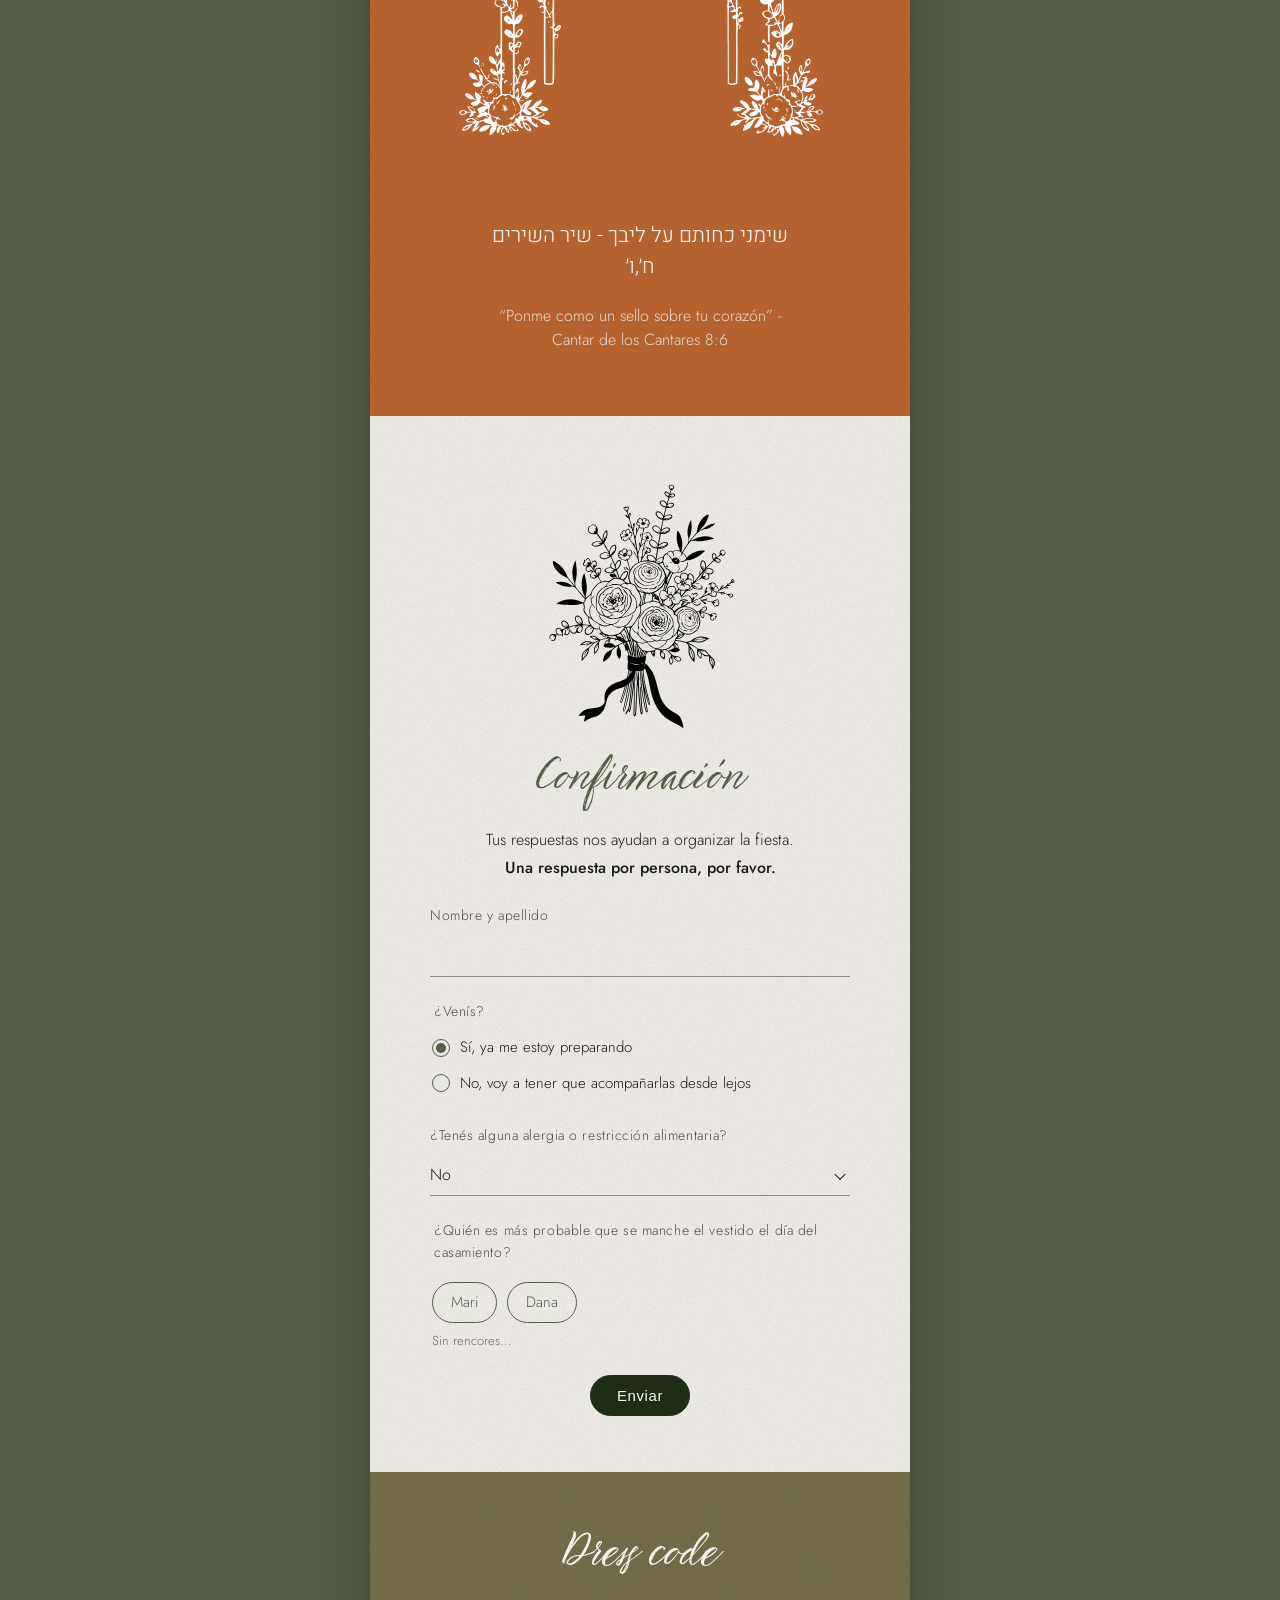
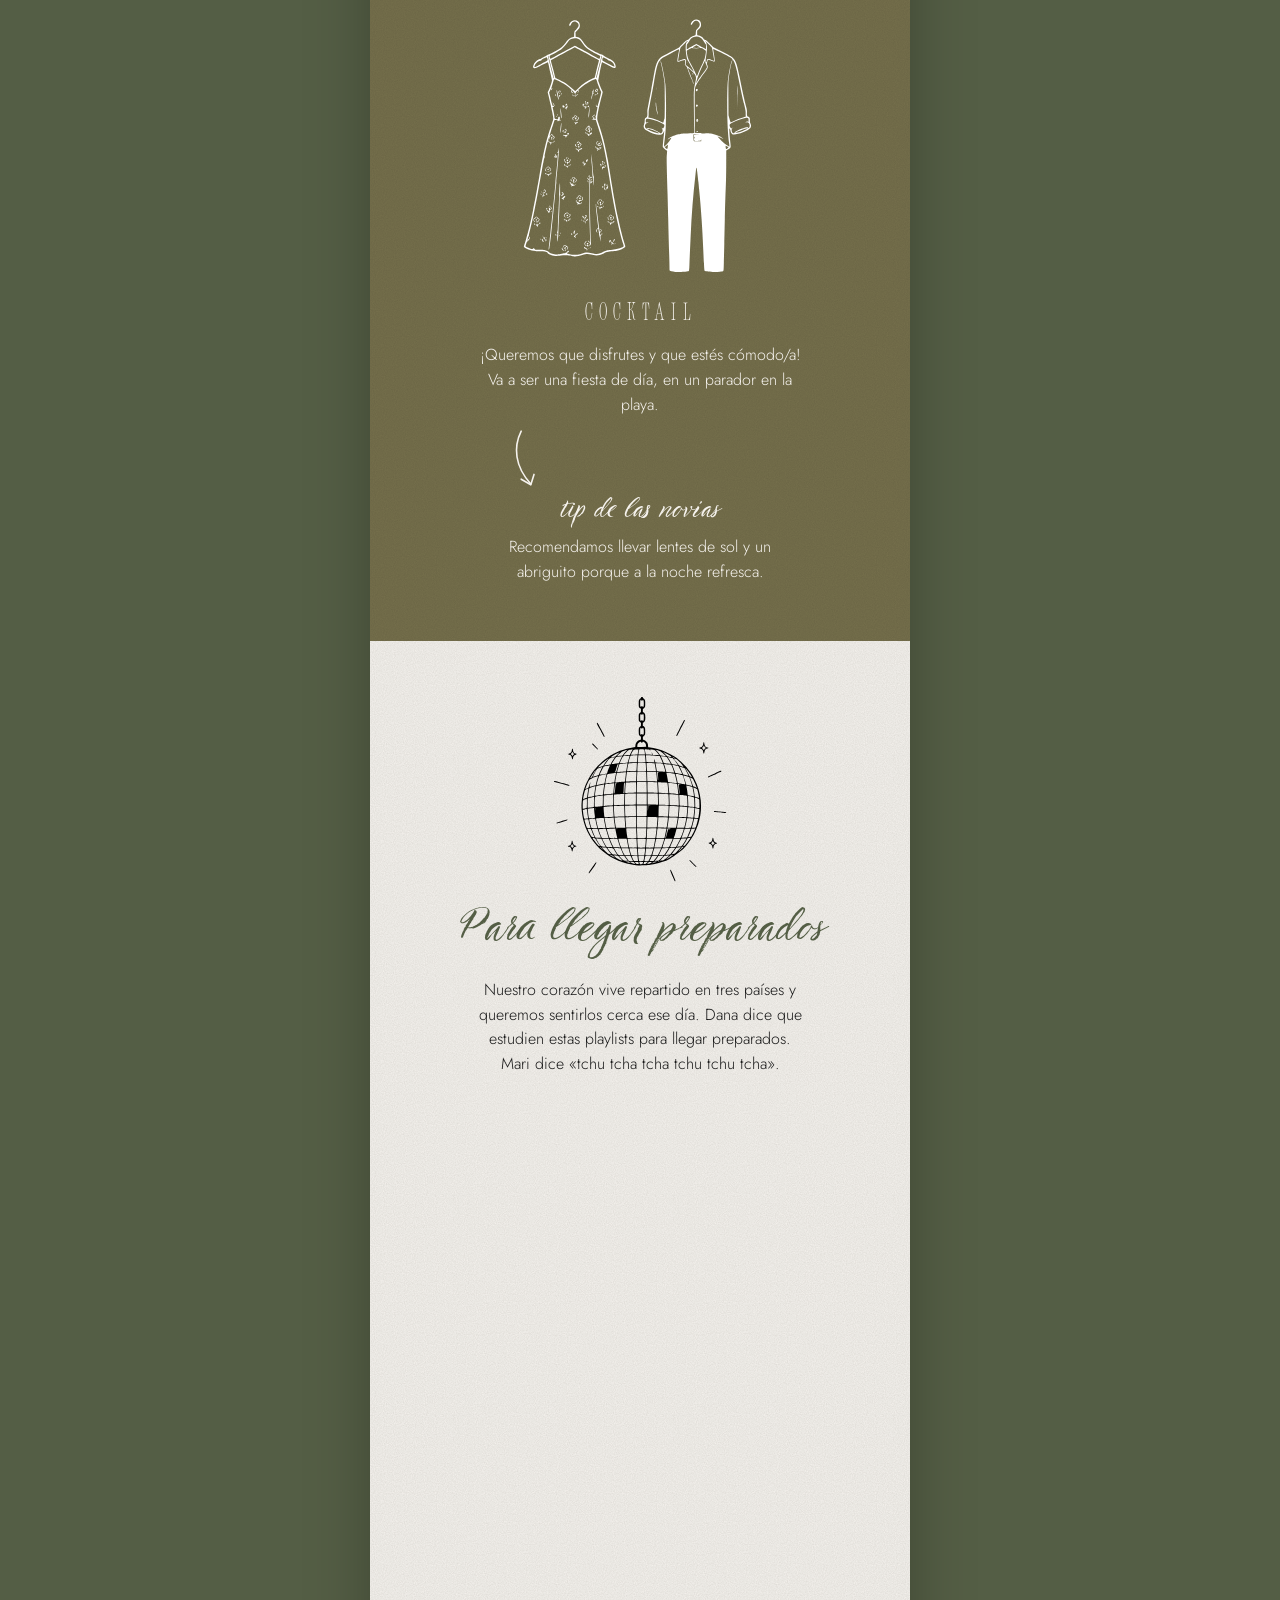
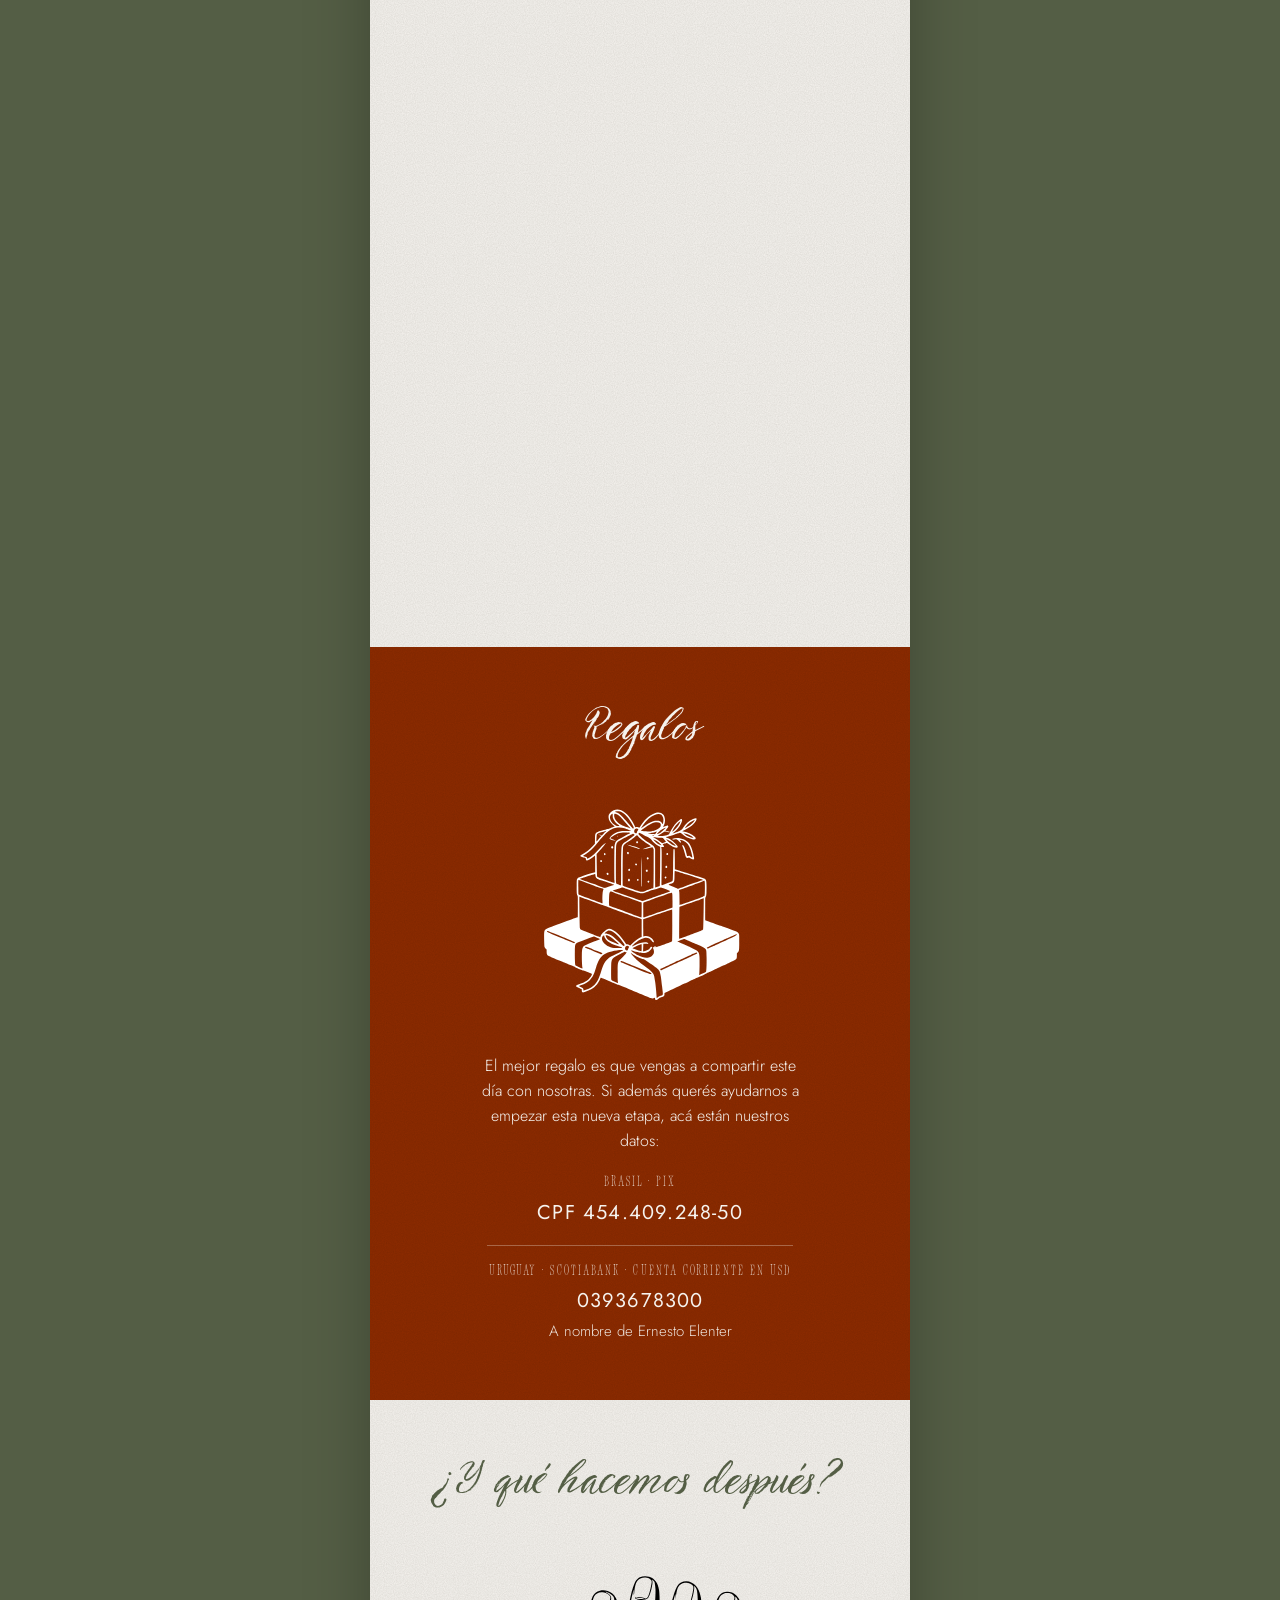
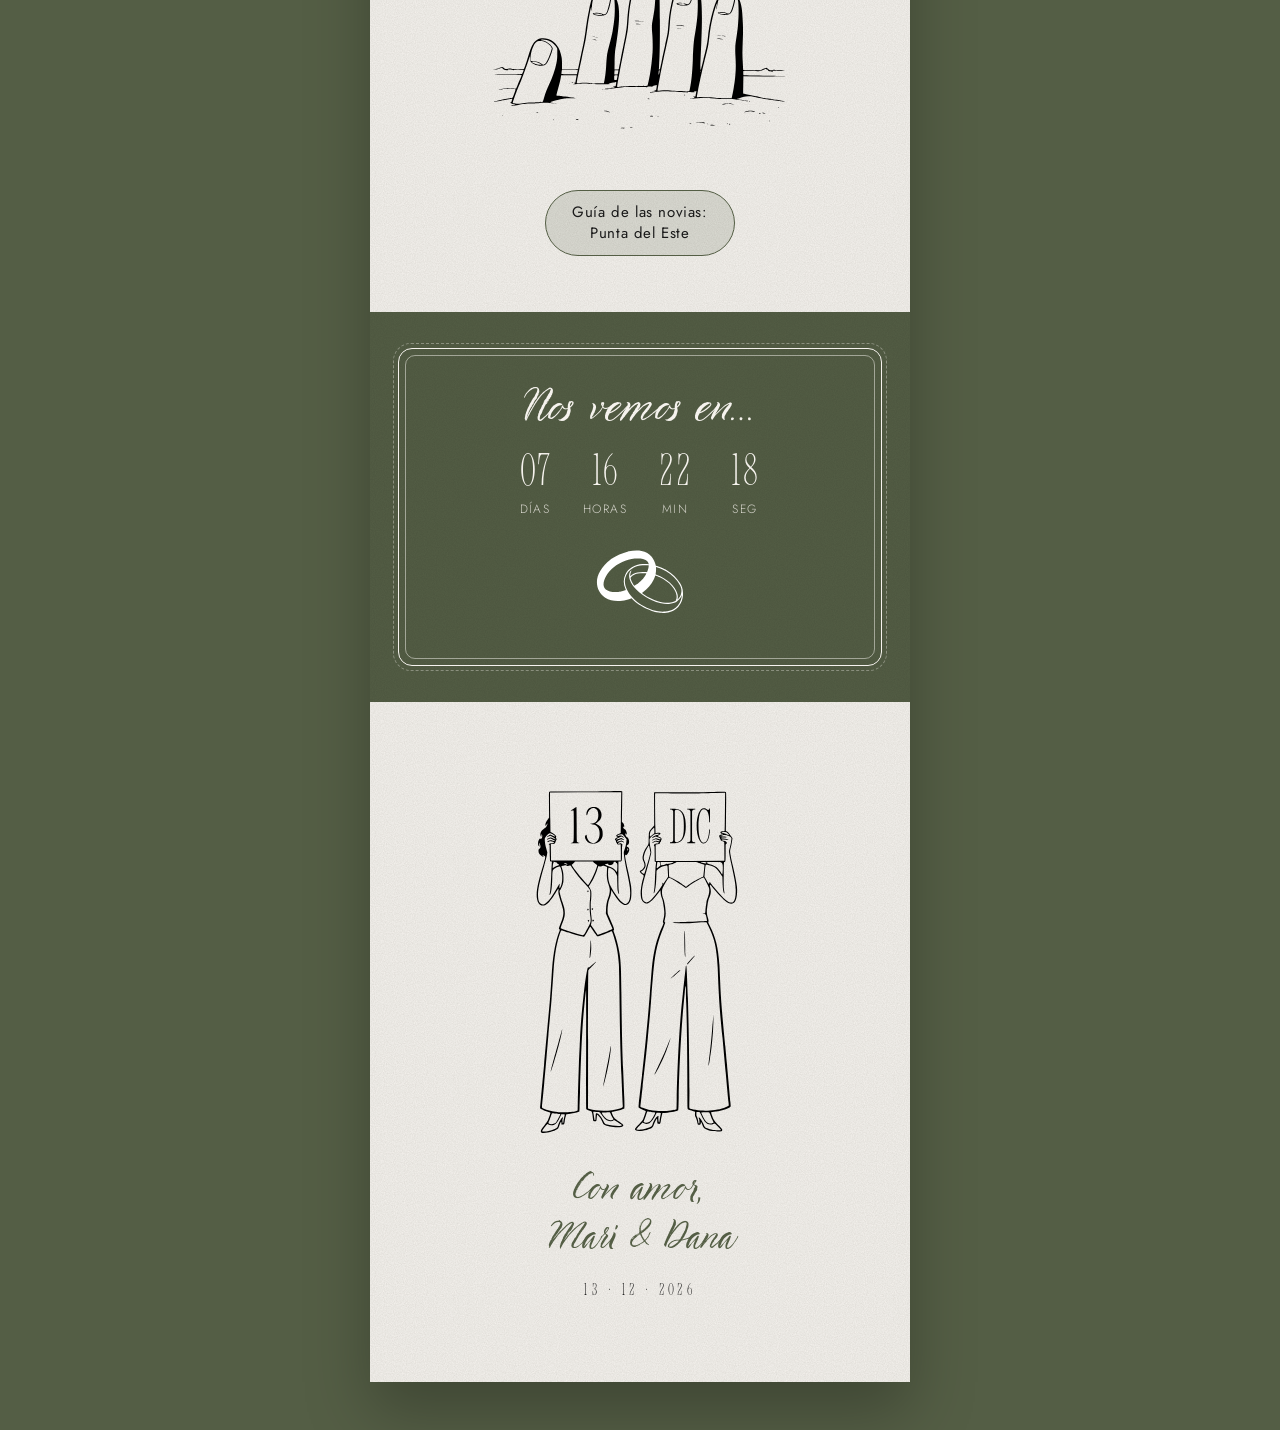
==== commit 2e3da681: "Celebración: hora y fechas arriba de la jupá; confirmación: una respuesta por persona y 'Celíaco'; c" ====
--- a/index.html
+++ b/index.html
@@ -25,7 +25,7 @@
 <link rel="preconnect" href="https://fonts.googleapis.com">
 <link rel="preconnect" href="https://fonts.gstatic.com" crossorigin>
 <link href="https://fonts.googleapis.com/css2?family=Italiana&family=Pinyon+Script&family=Jost:wght@300;400;500&family=Heebo:wght@300;400;500&family=Frank+Ruhl+Libre:wght@300;400&display=swap" rel="stylesheet">
-<link rel="stylesheet" href="css/style.css?v=20261027">
+<link rel="stylesheet" href="css/style.css?v=20261028">
 </head>
 <body>
 
@@ -59,13 +59,13 @@
   <!-- LA CELEBRACIÓN -->
   <section class="section section--clay section--celebracion">
     <h2 class="script" data-i18n="celebracion">La celebración</h2>
+    <div class="celebracion__datos">
+      <span class="hora-linea"><span class="hora display">13:00</span><span class="hora__suf" data-i18n="hora_suf">hs</span></span>
+      <span class="jupa__fecha" data-i18n="fecha_larga">13 de diciembre 2026</span>
+      <span class="jupa__fecha jupa__fecha--he" lang="he" dir="rtl">ג׳ בטבת תשפ״ז</span>
+    </div>
     <div class="jupa">
       <img class="jupa__img" src="img/jupa.svg" alt="Jupá decorada con flores">
-      <ol class="jupa__lista">
-        <li><span class="hora-linea"><span class="hora display">13:00</span><span class="hora__suf" data-i18n="hora_suf">hs</span></span></li>
-        <li><span class="jupa__fecha" data-i18n="fecha_larga">13 de diciembre 2026</span></li>
-        <li><span class="jupa__fecha jupa__fecha--he" lang="he" dir="rtl">ג׳ בטבת תשפ״ז</span></li>
-      </ol>
     </div>
     <blockquote class="verso">
       <p class="verso__he" lang="he" dir="rtl">שימני כחותם על ליבך - שיר השירים ח׳,ו׳</p>
@@ -78,6 +78,7 @@
     <figure class="illo illo--ramo"><img src="img/ramo.svg" alt=""></figure>
     <h2 class="script" data-i18n="confirmacion">Confirmación</h2>
     <p class="body" data-i18n="conf_intro">Tus respuestas nos ayudan a organizar la fiesta.</p>
+    <p class="body strong conf-nota" data-i18n="conf_nota">Una respuesta por persona, por favor.</p>
 
     <form class="form" id="rsvp" novalidate>
       <label class="field">
@@ -98,7 +99,7 @@
             <option value="No" data-i18n="r_no">No</option>
             <option value="Vegetariano" data-i18n="r_vegetariano">Vegetariano</option>
             <option value="Vegano" data-i18n="r_vegano">Vegano</option>
-            <option value="Gluten free" data-i18n="r_gluten">Gluten free</option>
+            <option value="Celíaco" data-i18n="r_gluten">Celíaco</option>
           </select>
         </span>
       </label>
@@ -236,7 +237,7 @@
 
 </main>
 
-<script src="js/i18n.js?v=20261027"></script>
+<script src="js/i18n.js?v=20261028"></script>
 <script src="js/main.js?v=20261026b"></script>
 </body>
 </html>
--- a/css/style.css
+++ b/css/style.css
@@ -231,21 +231,16 @@
 .section--celebracion { padding-bottom: 48px; }
 .jupa { position: relative; width: min(100%, 420px); margin: 0 auto; }
 .jupa__img { display: block; width: 100%; height: auto; filter: invert(1) brightness(1.02); }
-.jupa__lista {
-  position: absolute;
-  left: 24%; right: 24%;
-  top: 34%; bottom: 16%;
-  margin: 0; padding: 0;
-  list-style: none;
-  display: flex; flex-direction: column; justify-content: space-evenly;
-}
-.jupa__lista li { display: flex; flex-direction: column; align-items: center; line-height: 1; }
-.jupa__lista .hora {
+.celebracion__datos {
+  display: flex; flex-direction: column; align-items: center; gap: 4px;
+  margin: 2px 0 18px; color: var(--paper); line-height: 1;
+}
+.celebracion__datos .hora {
   font-size: clamp(30px, 8.6vw, 44px);
   color: var(--paper);
   letter-spacing: .02em;
 }
-.jupa__lista .hora { font-size: clamp(38px, 11vw, 56px); }
+.celebracion__datos .hora { font-size: clamp(38px, 11vw, 56px); }
 
 /* versículo debajo de la jupá: hebreo siempre, traducción según idioma */
 .verso { max-width: 34ch; margin: 22px auto 0; padding: 0; text-align: center; }
@@ -444,17 +439,17 @@
 .gracias__saludo { margin: 0 0 10px; }
 
 /* fecha dentro de la jupá */
-.jupa__lista .hora-linea { display: flex; align-items: baseline; gap: 6px; direction: ltr; }
-.jupa__lista .hora__suf { font-family: var(--body); font-weight: 300; font-size: clamp(13px, 3.6vw, 16px); color: var(--paper); }
-.jupa__lista .hora__suf:empty { display: none; }
-.jupa__lista .jupa__fecha {
+.celebracion__datos .hora-linea { display: flex; align-items: baseline; gap: 6px; direction: ltr; }
+.celebracion__datos .hora__suf { font-family: var(--body); font-weight: 300; font-size: clamp(13px, 3.6vw, 16px); color: var(--paper); }
+.celebracion__datos .hora__suf:empty { display: none; }
+.celebracion__datos .jupa__fecha {
   font-family: var(--body); font-weight: 300; color: var(--paper);
-  font-size: clamp(13px, 3.8vw, 16px); letter-spacing: 0; line-height: 1.25; text-align: center; max-width: 15ch;
-}
-.jupa__lista .jupa__fecha--he {
+  font-size: clamp(13px, 3.8vw, 16px); letter-spacing: 0; line-height: 1.25; text-align: center; max-width: none;
+}
+.celebracion__datos .jupa__fecha--he {
   font-family: "Frank Ruhl Libre", serif; font-weight: 400; font-size: clamp(18px, 5.2vw, 25px);
 }
-[data-lang="he"] .jupa__lista .jupa__fecha { font-family: Heebo, var(--body); }
+[data-lang="he"] .celebracion__datos .jupa__fecha { font-family: Heebo, var(--body); }
 
 /* datos de las cuentas en Regalos */
 .cuentas { display: grid; gap: 0; margin: 20px auto 0; max-width: 34ch; }
@@ -471,3 +466,5 @@
 .cuenta__nombre { font-family: var(--body); font-weight: 300; font-size: 15px; opacity: .9; }
 [data-lang="he"] .cuenta__label { font-family: Heebo, var(--body); letter-spacing: .02em; font-size: 14px; }
 .idiomas button { min-width: 38px; letter-spacing: .08em; font-size: 12px; }
+.conf-nota { margin-top: -6px; }
+.jupa { margin-bottom: 4px; }
